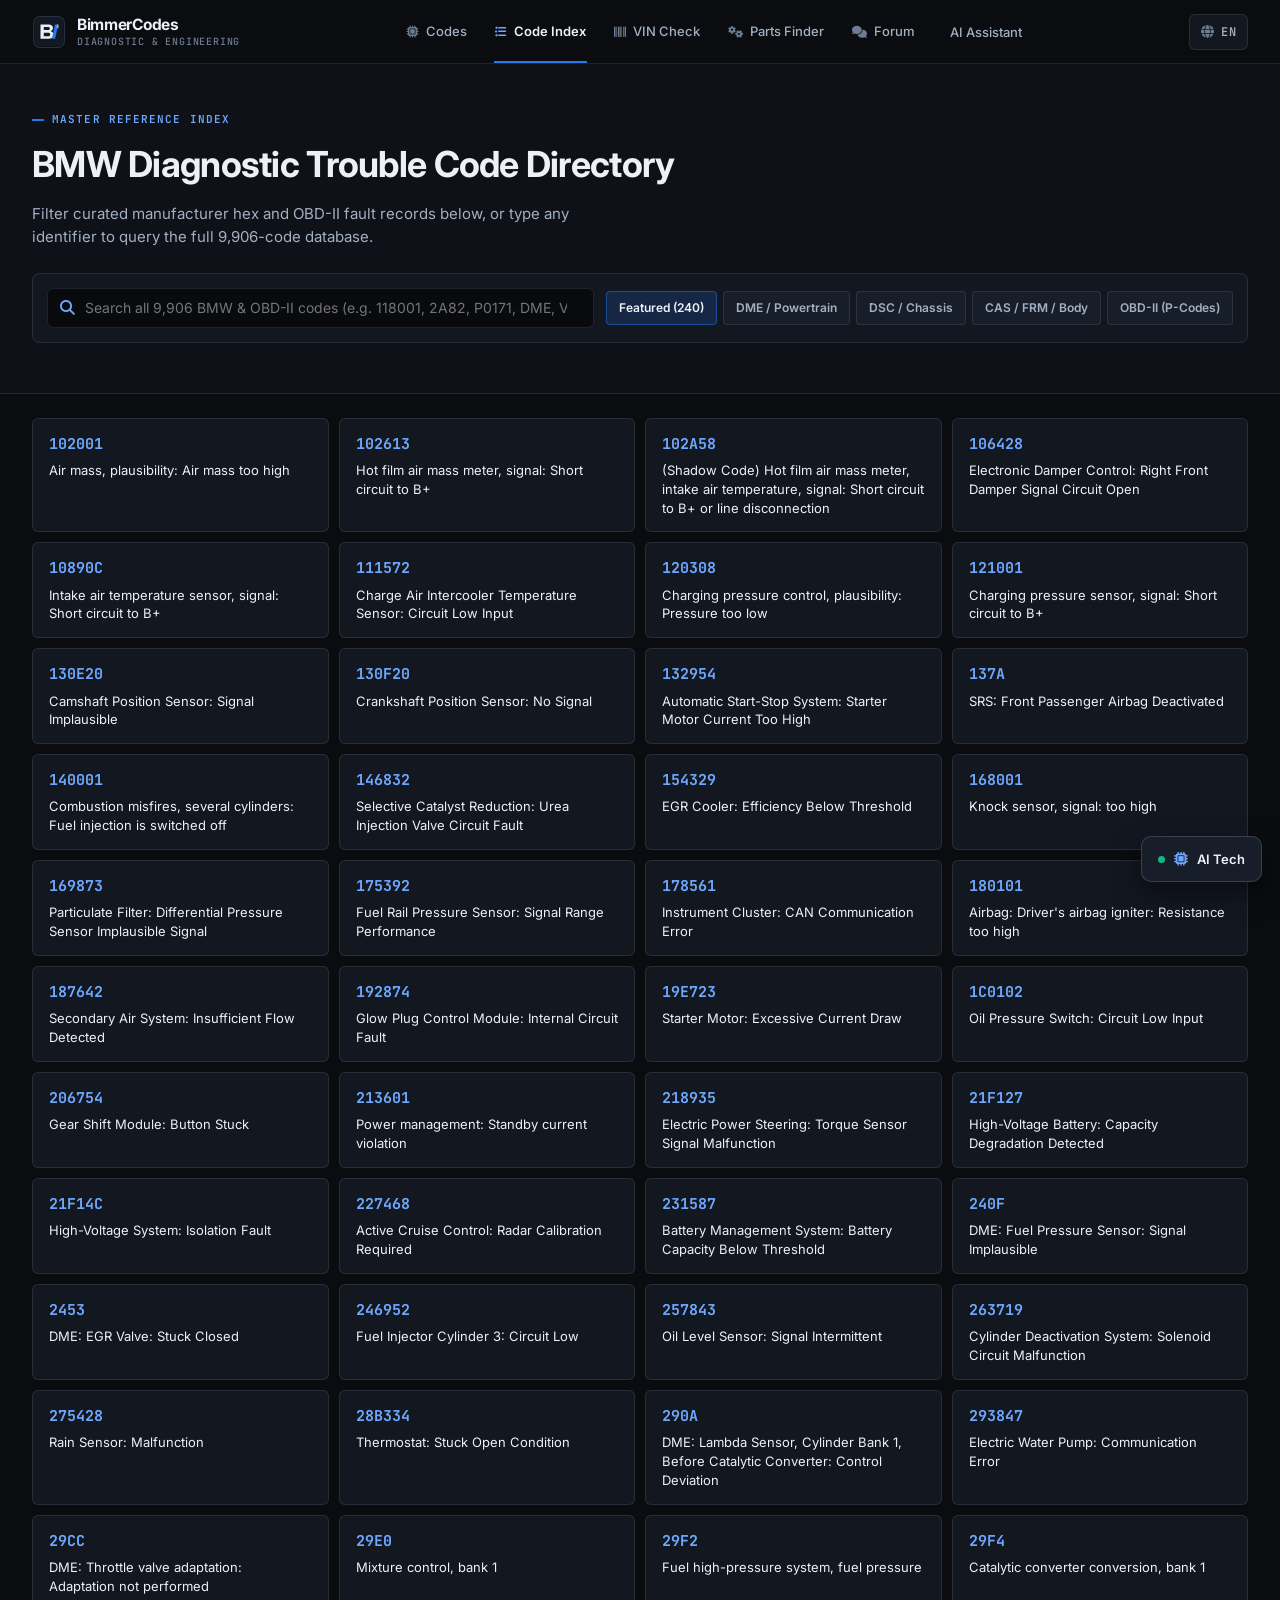
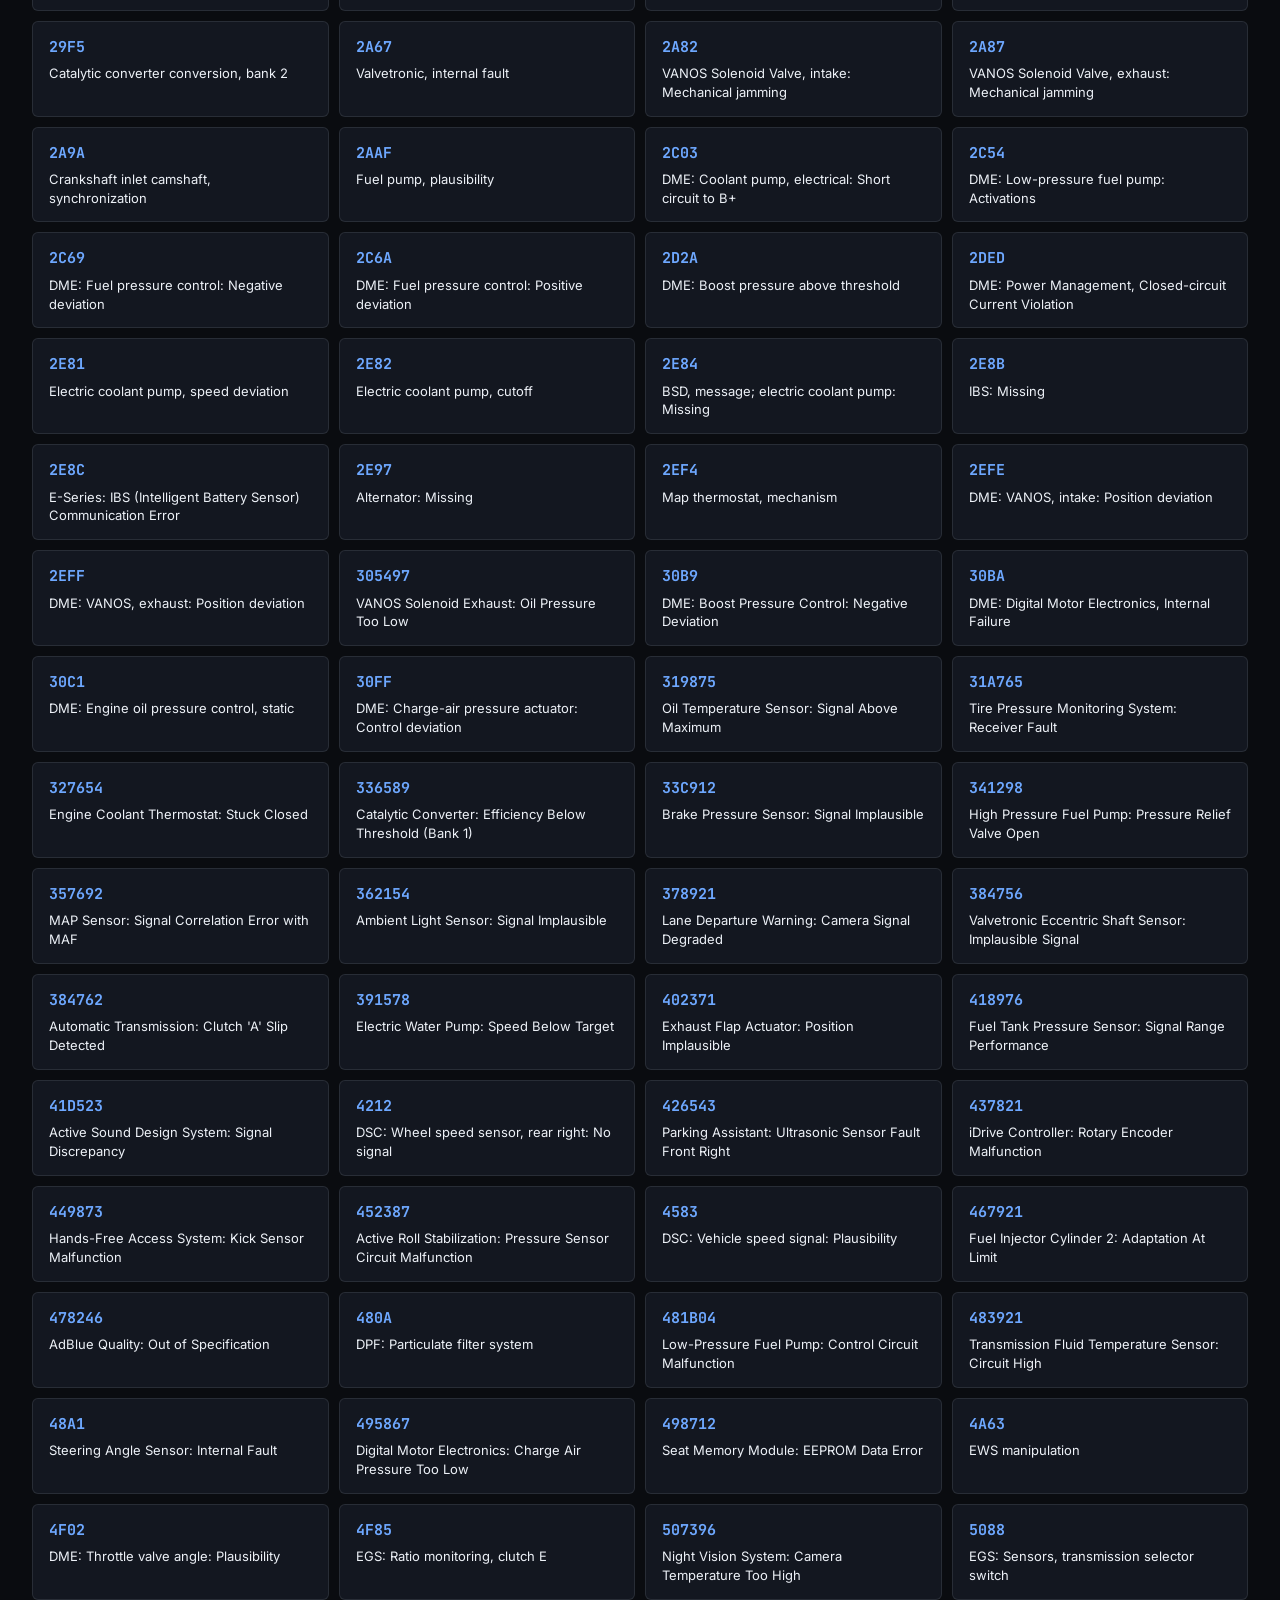
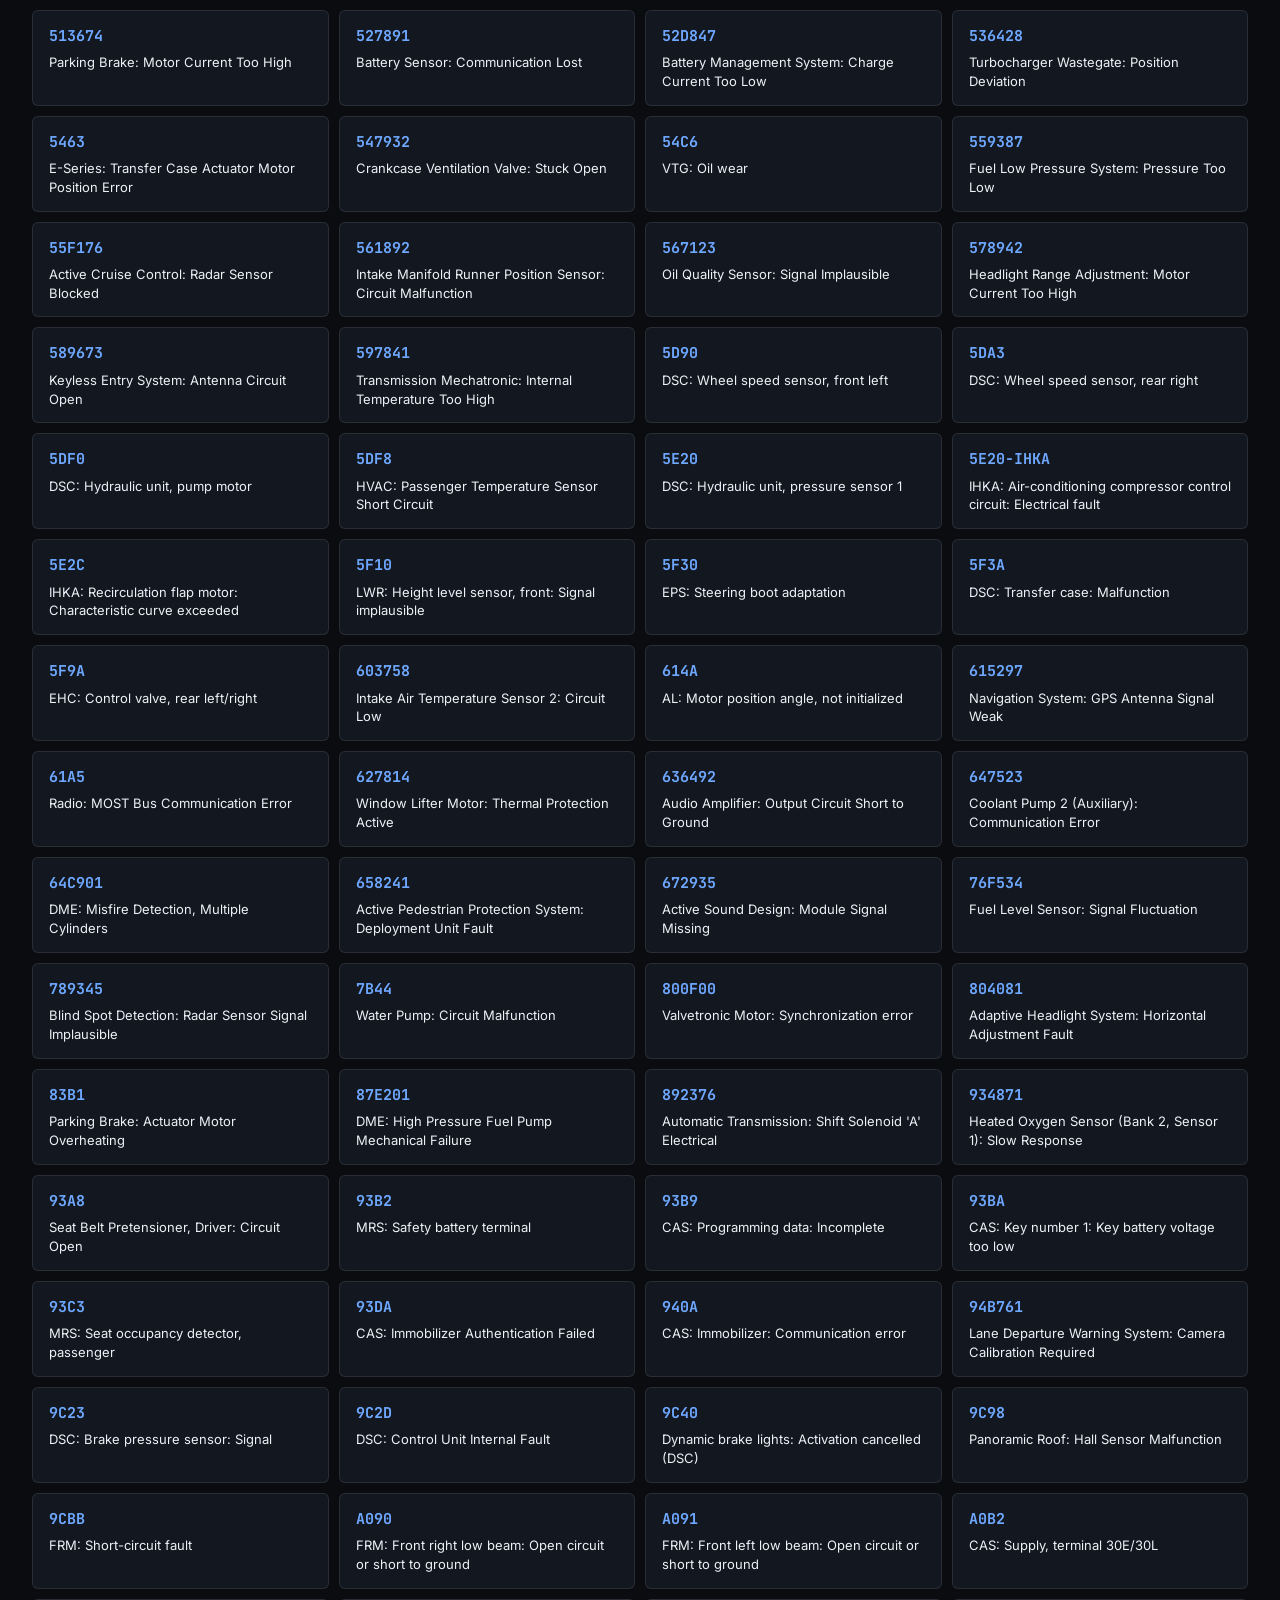
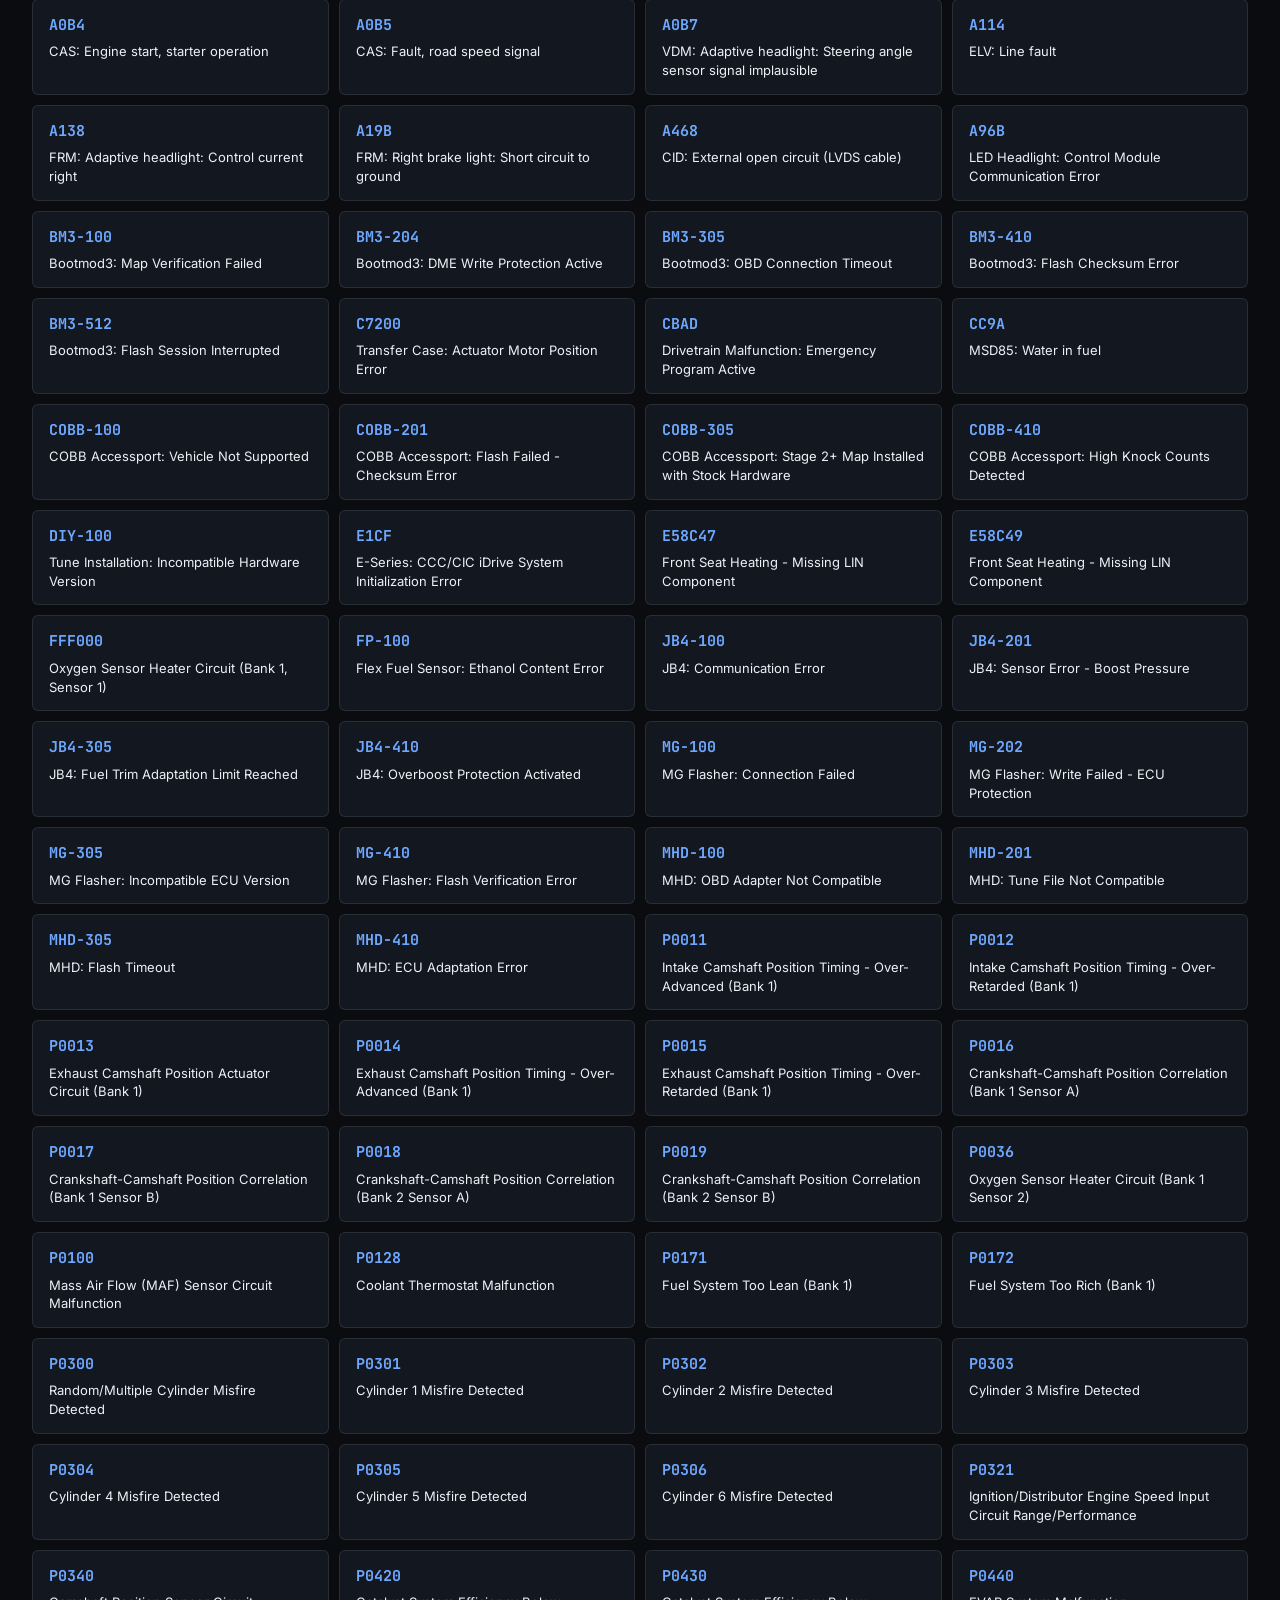
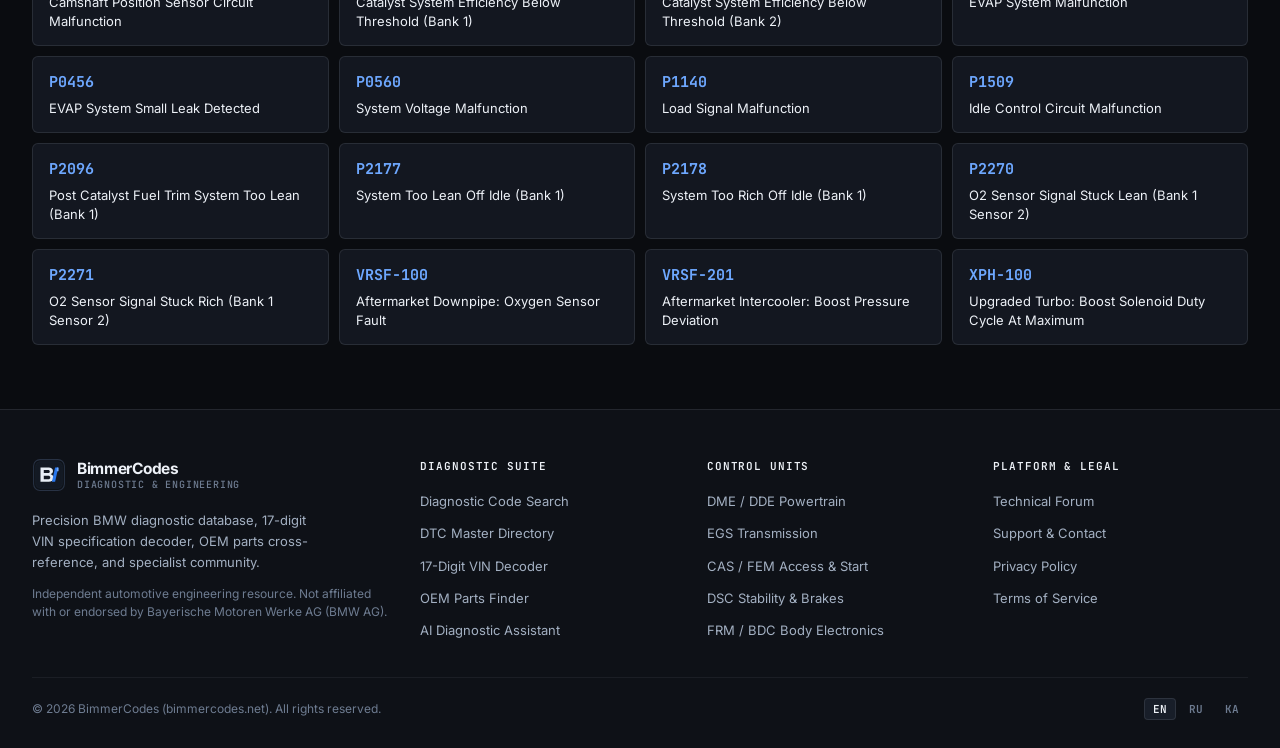
==== all.html @ 13bf3326 "designChanges" ====
<!doctype html>
<html lang="en">
<head>
  <meta charset="UTF-8">
  <meta name="viewport" content="width=device-width, initial-scale=1.0, viewport-fit=cover">
  <title>BMW DTC Master Directory — All Diagnostic Trouble Codes | BimmerCodes</title>
  <meta name="description" content="Complete index and searchable master directory of BMW Diagnostic Trouble Codes (DTC), manufacturer hex codes, and OBD-II P-codes.">
  <link rel="canonical" href="https://bimmercodes.net/all">
  <meta name="robots" content="index, follow">
  <meta name="theme-color" content="#0A0C10">
  <link rel="icon" type="image/svg+xml" href="/assets/icons/ico.svg">
  <link rel="preconnect" href="https://fonts.googleapis.com">
  <link rel="preconnect" href="https://fonts.gstatic.com" crossorigin>
  <link rel="stylesheet" href="https://fonts.googleapis.com/css2?family=Inter:wght@400;500;600;700&family=JetBrains+Mono:wght@500;600;700&family=Noto+Sans+Georgian:wght@400;500;600;700&display=swap">
  <link rel="stylesheet" href="/css/tokens.css?v=4.0" />
  <link rel="stylesheet" href="/css/style.css?v=4.0" />
  <link rel="stylesheet" href="https://cdnjs.cloudflare.com/ajax/libs/font-awesome/6.4.0/css/all.min.css">
  <meta name="google-adsense-account" content="ca-pub-6807738591111613">
  <script async src="https://pagead2.googlesyndication.com/pagead/js/adsbygoogle.js?client=ca-pub-6807738591111613" crossorigin="anonymous"></script>
  <style>
    .grid {
      max-width: var(--container-max);
      margin: 0 auto;
      padding: 0 var(--container-padding) 64px;
      display: grid;
      grid-template-columns: repeat(auto-fill, minmax(290px, 1fr));
      gap: 10px;
    }
    .card {
      background-color: var(--surface-1);
      border: 1px solid var(--border-default);
      border-radius: var(--radius-sm);
      padding: 14px 16px;
      text-decoration: none;
      display: flex;
      flex-direction: column;
      gap: 5px;
      transition: border-color var(--transition-fast), background-color var(--transition-fast);
    }
    .card:hover {
      background-color: var(--surface-2);
      border-color: var(--border-accent);
    }
    .code-id {
      font-family: var(--font-mono);
      font-size: 15px;
      font-weight: 700;
      color: var(--accent-light);
    }
    .code-title {
      font-size: var(--font-size-sm);
      color: var(--text-primary);
      line-height: 1.45;
    }
  </style>
</head>
<body>
  <header class="bc-header" role="banner">
    <div class="bc-header__inner">
      <a href="/" class="bc-brand" aria-label="BimmerCodes Home">
        <span class="bc-brand__mark" aria-hidden="true">
          <svg xmlns="http://www.w3.org/2000/svg" viewBox="0 0 64 64">
            <rect x="3" y="3" width="58" height="58" rx="12" fill="#0E1218" stroke="#283244" stroke-width="2" />
            <rect x="7" y="7" width="50" height="50" rx="8.5" fill="#131923" stroke="#1E2736" stroke-width="1" />
            <path d="M16 18H31.5C36.2 18 39.5 20.5 39.5 24.6C39.5 27.4 37.9 29.5 35.2 30.4C38.5 31.2 40.5 33.6 40.5 37C40.5 41.6 36.9 44.5 31.4 44.5H16V18ZM22.2 28.4H29.9C32.2 28.4 33.5 27.3 33.5 25.4C33.5 23.5 32.2 22.5 29.9 22.5H22.2V28.4ZM22.2 40H30.4C33 40 34.4 38.8 34.4 36.7C34.4 34.6 32.9 33.4 30.3 33.4H22.2V40Z" fill="#E8EEF6" />
            <path d="M43.5 18H49.5L43.5 44.5H37.5L43.5 18Z" fill="#2877EE" />
            <rect x="46.5" y="18" width="3.5" height="7" rx="1" fill="#6EA8FF" />
          </svg>
        </span>
        <span class="bc-brand__text">
          <span class="bc-brand__name">BimmerCodes</span>
          <span class="bc-brand__sub" data-i18n="brandSub">Diagnostic &amp; Engineering</span>
        </span>
      </a>

      <nav class="bc-nav" aria-label="Primary Navigation">
        <a href="/" class="bc-nav__link"><i class="fas fa-microchip"></i> <span data-i18n="navCodes">Diagnostic Codes</span></a>
        <a href="/all.html" class="bc-nav__link is-active" aria-current="page"><i class="fas fa-list-ul"></i> <span data-i18n="navCodeIndex">Code Index</span></a>
        <a href="/vin.html" class="bc-nav__link"><i class="fas fa-barcode"></i> <span data-i18n="vinBtn">VIN Decoder</span></a>
        <a href="/parts.html" class="bc-nav__link"><i class="fas fa-cogs"></i> <span data-i18n="navParts">Parts Finder</span></a>
        <a href="/forum.html" class="bc-nav__link"><i class="fas fa-comments"></i> <span data-i18n="navForum">Forum</span></a>
        <button type="button" class="bc-nav__link" data-open-ai-chat><i class="fas fa-sparkles"></i> <span data-i18n="navAi">AI Assistant</span></button>
      </nav>

      <div class="bc-header-tools controls">
        <button id="language-toggle" type="button" class="bc-tool-btn bc-tool-btn--lang" title="Switch Language">
          <i class="fas fa-globe" aria-hidden="true"></i>
          <span>EN</span>
        </button>
        <button type="button" class="bc-burger" id="bc-mobile-burger" aria-label="Open menu" aria-controls="bc-mobile-drawer" aria-expanded="false">
          <i class="fas fa-bars" aria-hidden="true"></i>
        </button>
      </div>
    </div>
  </header>

  <div class="bc-drawer" id="bc-mobile-drawer" role="dialog" aria-modal="true" aria-label="Menu">
    <div class="bc-drawer__panel">
      <div class="bc-drawer__head">
        <span class="bc-brand__name">BimmerCodes</span>
        <button type="button" class="bc-drawer__close" aria-label="Close menu" data-drawer-close><i class="fas fa-times"></i></button>
      </div>
      <a href="/" class="bc-drawer__link"><i class="fas fa-magnifying-glass"></i> <span data-i18n="navCodes">Diagnostic Codes</span></a>
      <a href="/all.html" class="bc-drawer__link is-active"><i class="fas fa-list-ul"></i> <span data-i18n="navCodeIndex">Code Index</span></a>
      <a href="/vin.html" class="bc-drawer__link"><i class="fas fa-barcode"></i> <span data-i18n="vinBtn">VIN Decoder</span></a>
      <a href="/parts.html" class="bc-drawer__link"><i class="fas fa-cogs"></i> <span data-i18n="navParts">Parts Finder</span></a>
      <a href="/forum.html" class="bc-drawer__link"><i class="fas fa-comments"></i> <span data-i18n="navForum">Forum</span></a>
      <span class="bc-drawer__section-label" data-i18n="sheetLanguage">Language</span>
      <div class="bc-drawer__lang-row">
        <button type="button" class="bc-drawer__lang-btn" data-set-lang="en">EN</button>
        <button type="button" class="bc-drawer__lang-btn" data-set-lang="ru">RU</button>
        <button type="button" class="bc-drawer__lang-btn" data-set-lang="ka">KA</button>
      </div>
    </div>
  </div>

  <main>
    <section class="bc-page-hero">
      <div class="bc-container">
        <span class="bc-kicker" data-i18n="dirHeroKicker">Master Reference Index</span>
        <h1 class="bc-page-hero__title" data-i18n="dirHeroTitle">BMW Diagnostic Trouble Code Directory</h1>
        <p class="bc-page-hero__lead" data-i18n="dirHeroLead">
          Filter curated manufacturer hex and OBD-II fault records below, or type any identifier to query the full 9,906-code database.
        </p>

        <div class="bc-directory-toolbar">
          <div class="bc-directory-search">
            <i class="fas fa-magnifying-glass" style="color: var(--accent-light);" aria-hidden="true"></i>
            <input type="search" id="directory-filter-input" data-i18n-placeholder="dirFilterPlaceholder" placeholder="Filter by code (e.g. 2A82, 118001, P0171) or system…" autocomplete="off" />
          </div>
          <div class="bc-filter-pills" role="group" aria-label="Category Filter">
            <button type="button" class="bc-filter-pill is-active" data-dir-group="all" data-i18n="dirFilterAll">Featured (240)</button>
            <button type="button" class="bc-filter-pill" data-dir-group="dme">DME / Powertrain</button>
            <button type="button" class="bc-filter-pill" data-dir-group="dsc">DSC / Chassis</button>
            <button type="button" class="bc-filter-pill" data-dir-group="cas">CAS / FRM / Body</button>
            <button type="button" class="bc-filter-pill" data-dir-group="obd">OBD-II (P-Codes)</button>
          </div>
        </div>
      </div>
    </section>

    <div id="directory-live-results" class="grid hidden" style="padding-top: 24px;"></div>

  <div class="grid" id="static-directory-grid" style="padding-top: 24px;">
    <a href="/code/102001" class="card">
      <span class="code-id">102001</span>
      <span class="code-title">Air mass, plausibility: Air mass too high</span>
    </a>
    <a href="/code/102613" class="card">
      <span class="code-id">102613</span>
      <span class="code-title">Hot film air mass meter, signal: Short circuit to B+</span>
    </a>
    <a href="/code/102A58" class="card">
      <span class="code-id">102A58</span>
      <span class="code-title">(Shadow Code) Hot film air mass meter, intake air temperature, signal: Short circuit to B+ or line disconnection</span>
    </a>
    <a href="/code/106428" class="card">
      <span class="code-id">106428</span>
      <span class="code-title">Electronic Damper Control: Right Front Damper Signal Circuit Open</span>
    </a>
    <a href="/code/10890C" class="card">
      <span class="code-id">10890C</span>
      <span class="code-title">Intake air temperature sensor, signal: Short circuit to B+</span>
    </a>
    <a href="/code/111572" class="card">
      <span class="code-id">111572</span>
      <span class="code-title">Charge Air Intercooler Temperature Sensor: Circuit Low Input</span>
    </a>
    <a href="/code/120308" class="card">
      <span class="code-id">120308</span>
      <span class="code-title">Charging pressure control, plausibility: Pressure too low</span>
    </a>
    <a href="/code/121001" class="card">
      <span class="code-id">121001</span>
      <span class="code-title">Charging pressure sensor, signal: Short circuit to B+</span>
    </a>
    <a href="/code/130E20" class="card">
      <span class="code-id">130E20</span>
      <span class="code-title">Camshaft Position Sensor: Signal Implausible</span>
    </a>
    <a href="/code/130F20" class="card">
      <span class="code-id">130F20</span>
      <span class="code-title">Crankshaft Position Sensor: No Signal</span>
    </a>
    <a href="/code/132954" class="card">
      <span class="code-id">132954</span>
      <span class="code-title">Automatic Start-Stop System: Starter Motor Current Too High</span>
    </a>
    <a href="/code/137A" class="card">
      <span class="code-id">137A</span>
      <span class="code-title">SRS: Front Passenger Airbag Deactivated</span>
    </a>
    <a href="/code/140001" class="card">
      <span class="code-id">140001</span>
      <span class="code-title">Combustion misfires, several cylinders: Fuel injection is switched off</span>
    </a>
    <a href="/code/146832" class="card">
      <span class="code-id">146832</span>
      <span class="code-title">Selective Catalyst Reduction: Urea Injection Valve Circuit Fault</span>
    </a>
    <a href="/code/154329" class="card">
      <span class="code-id">154329</span>
      <span class="code-title">EGR Cooler: Efficiency Below Threshold</span>
    </a>
    <a href="/code/168001" class="card">
      <span class="code-id">168001</span>
      <span class="code-title">Knock sensor, signal: too high</span>
    </a>
    <a href="/code/169873" class="card">
      <span class="code-id">169873</span>
      <span class="code-title">Particulate Filter: Differential Pressure Sensor Implausible Signal</span>
    </a>
    <a href="/code/175392" class="card">
      <span class="code-id">175392</span>
      <span class="code-title">Fuel Rail Pressure Sensor: Signal Range Performance</span>
    </a>
    <a href="/code/178561" class="card">
      <span class="code-id">178561</span>
      <span class="code-title">Instrument Cluster: CAN Communication Error</span>
    </a>
    <a href="/code/180101" class="card">
      <span class="code-id">180101</span>
      <span class="code-title">Airbag: Driver's airbag igniter: Resistance too high</span>
    </a>
    <a href="/code/187642" class="card">
      <span class="code-id">187642</span>
      <span class="code-title">Secondary Air System: Insufficient Flow Detected</span>
    </a>
    <a href="/code/192874" class="card">
      <span class="code-id">192874</span>
      <span class="code-title">Glow Plug Control Module: Internal Circuit Fault</span>
    </a>
    <a href="/code/19E723" class="card">
      <span class="code-id">19E723</span>
      <span class="code-title">Starter Motor: Excessive Current Draw</span>
    </a>
    <a href="/code/1C0102" class="card">
      <span class="code-id">1C0102</span>
      <span class="code-title">Oil Pressure Switch: Circuit Low Input</span>
    </a>
    <a href="/code/206754" class="card">
      <span class="code-id">206754</span>
      <span class="code-title">Gear Shift Module: Button Stuck</span>
    </a>
    <a href="/code/213601" class="card">
      <span class="code-id">213601</span>
      <span class="code-title">Power management: Standby current violation</span>
    </a>
    <a href="/code/218935" class="card">
      <span class="code-id">218935</span>
      <span class="code-title">Electric Power Steering: Torque Sensor Signal Malfunction</span>
    </a>
    <a href="/code/21F127" class="card">
      <span class="code-id">21F127</span>
      <span class="code-title">High-Voltage Battery: Capacity Degradation Detected</span>
    </a>
    <a href="/code/21F14C" class="card">
      <span class="code-id">21F14C</span>
      <span class="code-title">High-Voltage System: Isolation Fault</span>
    </a>
    <a href="/code/227468" class="card">
      <span class="code-id">227468</span>
      <span class="code-title">Active Cruise Control: Radar Calibration Required</span>
    </a>
    <a href="/code/231587" class="card">
      <span class="code-id">231587</span>
      <span class="code-title">Battery Management System: Battery Capacity Below Threshold</span>
    </a>
    <a href="/code/240F" class="card">
      <span class="code-id">240F</span>
      <span class="code-title">DME: Fuel Pressure Sensor: Signal Implausible</span>
    </a>
    <a href="/code/2453" class="card">
      <span class="code-id">2453</span>
      <span class="code-title">DME: EGR Valve: Stuck Closed</span>
    </a>
    <a href="/code/246952" class="card">
      <span class="code-id">246952</span>
      <span class="code-title">Fuel Injector Cylinder 3: Circuit Low</span>
    </a>
    <a href="/code/257843" class="card">
      <span class="code-id">257843</span>
      <span class="code-title">Oil Level Sensor: Signal Intermittent</span>
    </a>
    <a href="/code/263719" class="card">
      <span class="code-id">263719</span>
      <span class="code-title">Cylinder Deactivation System: Solenoid Circuit Malfunction</span>
    </a>
    <a href="/code/275428" class="card">
      <span class="code-id">275428</span>
      <span class="code-title">Rain Sensor: Malfunction</span>
    </a>
    <a href="/code/28B334" class="card">
      <span class="code-id">28B334</span>
      <span class="code-title">Thermostat: Stuck Open Condition</span>
    </a>
    <a href="/code/290A" class="card">
      <span class="code-id">290A</span>
      <span class="code-title">DME: Lambda Sensor, Cylinder Bank 1, Before Catalytic Converter: Control Deviation</span>
    </a>
    <a href="/code/293847" class="card">
      <span class="code-id">293847</span>
      <span class="code-title">Electric Water Pump: Communication Error</span>
    </a>
    <a href="/code/29CC" class="card">
      <span class="code-id">29CC</span>
      <span class="code-title">DME: Throttle valve adaptation: Adaptation not performed</span>
    </a>
    <a href="/code/29E0" class="card">
      <span class="code-id">29E0</span>
      <span class="code-title">Mixture control, bank 1</span>
    </a>
    <a href="/code/29F2" class="card">
      <span class="code-id">29F2</span>
      <span class="code-title">Fuel high-pressure system, fuel pressure</span>
    </a>
    <a href="/code/29F4" class="card">
      <span class="code-id">29F4</span>
      <span class="code-title">Catalytic converter conversion, bank 1</span>
    </a>
    <a href="/code/29F5" class="card">
      <span class="code-id">29F5</span>
      <span class="code-title">Catalytic converter conversion, bank 2</span>
    </a>
    <a href="/code/2A67" class="card">
      <span class="code-id">2A67</span>
      <span class="code-title">Valvetronic, internal fault</span>
    </a>
    <a href="/code/2A82" class="card">
      <span class="code-id">2A82</span>
      <span class="code-title">VANOS Solenoid Valve, intake: Mechanical jamming</span>
    </a>
    <a href="/code/2A87" class="card">
      <span class="code-id">2A87</span>
      <span class="code-title">VANOS Solenoid Valve, exhaust: Mechanical jamming</span>
    </a>
    <a href="/code/2A9A" class="card">
      <span class="code-id">2A9A</span>
      <span class="code-title">Crankshaft inlet camshaft, synchronization</span>
    </a>
    <a href="/code/2AAF" class="card">
      <span class="code-id">2AAF</span>
      <span class="code-title">Fuel pump, plausibility</span>
    </a>
    <a href="/code/2C03" class="card">
      <span class="code-id">2C03</span>
      <span class="code-title">DME: Coolant pump, electrical: Short circuit to B+</span>
    </a>
    <a href="/code/2C54" class="card">
      <span class="code-id">2C54</span>
      <span class="code-title">DME: Low-pressure fuel pump: Activations</span>
    </a>
    <a href="/code/2C69" class="card">
      <span class="code-id">2C69</span>
      <span class="code-title">DME: Fuel pressure control: Negative deviation</span>
    </a>
    <a href="/code/2C6A" class="card">
      <span class="code-id">2C6A</span>
      <span class="code-title">DME: Fuel pressure control: Positive deviation</span>
    </a>
    <a href="/code/2D2A" class="card">
      <span class="code-id">2D2A</span>
      <span class="code-title">DME: Boost pressure above threshold</span>
    </a>
    <a href="/code/2DED" class="card">
      <span class="code-id">2DED</span>
      <span class="code-title">DME: Power Management, Closed-circuit Current Violation</span>
    </a>
    <a href="/code/2E81" class="card">
      <span class="code-id">2E81</span>
      <span class="code-title">Electric coolant pump, speed deviation</span>
    </a>
    <a href="/code/2E82" class="card">
      <span class="code-id">2E82</span>
      <span class="code-title">Electric coolant pump, cutoff</span>
    </a>
    <a href="/code/2E84" class="card">
      <span class="code-id">2E84</span>
      <span class="code-title">BSD, message; electric coolant pump: Missing</span>
    </a>
    <a href="/code/2E8B" class="card">
      <span class="code-id">2E8B</span>
      <span class="code-title">IBS: Missing</span>
    </a>
    <a href="/code/2E8C" class="card">
      <span class="code-id">2E8C</span>
      <span class="code-title">E-Series: IBS (Intelligent Battery Sensor) Communication Error</span>
    </a>
    <a href="/code/2E97" class="card">
      <span class="code-id">2E97</span>
      <span class="code-title">Alternator: Missing</span>
    </a>
    <a href="/code/2EF4" class="card">
      <span class="code-id">2EF4</span>
      <span class="code-title">Map thermostat, mechanism</span>
    </a>
    <a href="/code/2EFE" class="card">
      <span class="code-id">2EFE</span>
      <span class="code-title">DME: VANOS, intake: Position deviation</span>
    </a>
    <a href="/code/2EFF" class="card">
      <span class="code-id">2EFF</span>
      <span class="code-title">DME: VANOS, exhaust: Position deviation</span>
    </a>
    <a href="/code/305497" class="card">
      <span class="code-id">305497</span>
      <span class="code-title">VANOS Solenoid Exhaust: Oil Pressure Too Low</span>
    </a>
    <a href="/code/30B9" class="card">
      <span class="code-id">30B9</span>
      <span class="code-title">DME: Boost Pressure Control: Negative Deviation</span>
    </a>
    <a href="/code/30BA" class="card">
      <span class="code-id">30BA</span>
      <span class="code-title">DME: Digital Motor Electronics, Internal Failure</span>
    </a>
    <a href="/code/30C1" class="card">
      <span class="code-id">30C1</span>
      <span class="code-title">DME: Engine oil pressure control, static</span>
    </a>
    <a href="/code/30FF" class="card">
      <span class="code-id">30FF</span>
      <span class="code-title">DME: Charge-air pressure actuator: Control deviation</span>
    </a>
    <a href="/code/319875" class="card">
      <span class="code-id">319875</span>
      <span class="code-title">Oil Temperature Sensor: Signal Above Maximum</span>
    </a>
    <a href="/code/31A765" class="card">
      <span class="code-id">31A765</span>
      <span class="code-title">Tire Pressure Monitoring System: Receiver Fault</span>
    </a>
    <a href="/code/327654" class="card">
      <span class="code-id">327654</span>
      <span class="code-title">Engine Coolant Thermostat: Stuck Closed</span>
    </a>
    <a href="/code/336589" class="card">
      <span class="code-id">336589</span>
      <span class="code-title">Catalytic Converter: Efficiency Below Threshold (Bank 1)</span>
    </a>
    <a href="/code/33C912" class="card">
      <span class="code-id">33C912</span>
      <span class="code-title">Brake Pressure Sensor: Signal Implausible</span>
    </a>
    <a href="/code/341298" class="card">
      <span class="code-id">341298</span>
      <span class="code-title">High Pressure Fuel Pump: Pressure Relief Valve Open</span>
    </a>
    <a href="/code/357692" class="card">
      <span class="code-id">357692</span>
      <span class="code-title">MAP Sensor: Signal Correlation Error with MAF</span>
    </a>
    <a href="/code/362154" class="card">
      <span class="code-id">362154</span>
      <span class="code-title">Ambient Light Sensor: Signal Implausible</span>
    </a>
    <a href="/code/378921" class="card">
      <span class="code-id">378921</span>
      <span class="code-title">Lane Departure Warning: Camera Signal Degraded</span>
    </a>
    <a href="/code/384756" class="card">
      <span class="code-id">384756</span>
      <span class="code-title">Valvetronic Eccentric Shaft Sensor: Implausible Signal</span>
    </a>
    <a href="/code/384762" class="card">
      <span class="code-id">384762</span>
      <span class="code-title">Automatic Transmission: Clutch 'A' Slip Detected</span>
    </a>
    <a href="/code/391578" class="card">
      <span class="code-id">391578</span>
      <span class="code-title">Electric Water Pump: Speed Below Target</span>
    </a>
    <a href="/code/402371" class="card">
      <span class="code-id">402371</span>
      <span class="code-title">Exhaust Flap Actuator: Position Implausible</span>
    </a>
    <a href="/code/418976" class="card">
      <span class="code-id">418976</span>
      <span class="code-title">Fuel Tank Pressure Sensor: Signal Range Performance</span>
    </a>
    <a href="/code/41D523" class="card">
      <span class="code-id">41D523</span>
      <span class="code-title">Active Sound Design System: Signal Discrepancy</span>
    </a>
    <a href="/code/4212" class="card">
      <span class="code-id">4212</span>
      <span class="code-title">DSC: Wheel speed sensor, rear right: No signal</span>
    </a>
    <a href="/code/426543" class="card">
      <span class="code-id">426543</span>
      <span class="code-title">Parking Assistant: Ultrasonic Sensor Fault Front Right</span>
    </a>
    <a href="/code/437821" class="card">
      <span class="code-id">437821</span>
      <span class="code-title">iDrive Controller: Rotary Encoder Malfunction</span>
    </a>
    <a href="/code/449873" class="card">
      <span class="code-id">449873</span>
      <span class="code-title">Hands-Free Access System: Kick Sensor Malfunction</span>
    </a>
    <a href="/code/452387" class="card">
      <span class="code-id">452387</span>
      <span class="code-title">Active Roll Stabilization: Pressure Sensor Circuit Malfunction</span>
    </a>
    <a href="/code/4583" class="card">
      <span class="code-id">4583</span>
      <span class="code-title">DSC: Vehicle speed signal: Plausibility</span>
    </a>
    <a href="/code/467921" class="card">
      <span class="code-id">467921</span>
      <span class="code-title">Fuel Injector Cylinder 2: Adaptation At Limit</span>
    </a>
    <a href="/code/478246" class="card">
      <span class="code-id">478246</span>
      <span class="code-title">AdBlue Quality: Out of Specification</span>
    </a>
    <a href="/code/480A" class="card">
      <span class="code-id">480A</span>
      <span class="code-title">DPF: Particulate filter system</span>
    </a>
    <a href="/code/481B04" class="card">
      <span class="code-id">481B04</span>
      <span class="code-title">Low-Pressure Fuel Pump: Control Circuit Malfunction</span>
    </a>
    <a href="/code/483921" class="card">
      <span class="code-id">483921</span>
      <span class="code-title">Transmission Fluid Temperature Sensor: Circuit High</span>
    </a>
    <a href="/code/48A1" class="card">
      <span class="code-id">48A1</span>
      <span class="code-title">Steering Angle Sensor: Internal Fault</span>
    </a>
    <a href="/code/495867" class="card">
      <span class="code-id">495867</span>
      <span class="code-title">Digital Motor Electronics: Charge Air Pressure Too Low</span>
    </a>
    <a href="/code/498712" class="card">
      <span class="code-id">498712</span>
      <span class="code-title">Seat Memory Module: EEPROM Data Error</span>
    </a>
    <a href="/code/4A63" class="card">
      <span class="code-id">4A63</span>
      <span class="code-title">EWS manipulation</span>
    </a>
    <a href="/code/4F02" class="card">
      <span class="code-id">4F02</span>
      <span class="code-title">DME: Throttle valve angle: Plausibility</span>
    </a>
    <a href="/code/4F85" class="card">
      <span class="code-id">4F85</span>
      <span class="code-title">EGS: Ratio monitoring, clutch E</span>
    </a>
    <a href="/code/507396" class="card">
      <span class="code-id">507396</span>
      <span class="code-title">Night Vision System: Camera Temperature Too High</span>
    </a>
    <a href="/code/5088" class="card">
      <span class="code-id">5088</span>
      <span class="code-title">EGS: Sensors, transmission selector switch</span>
    </a>
    <a href="/code/513674" class="card">
      <span class="code-id">513674</span>
      <span class="code-title">Parking Brake: Motor Current Too High</span>
    </a>
    <a href="/code/527891" class="card">
      <span class="code-id">527891</span>
      <span class="code-title">Battery Sensor: Communication Lost</span>
    </a>
    <a href="/code/52D847" class="card">
      <span class="code-id">52D847</span>
      <span class="code-title">Battery Management System: Charge Current Too Low</span>
    </a>
    <a href="/code/536428" class="card">
      <span class="code-id">536428</span>
      <span class="code-title">Turbocharger Wastegate: Position Deviation</span>
    </a>
    <a href="/code/5463" class="card">
      <span class="code-id">5463</span>
      <span class="code-title">E-Series: Transfer Case Actuator Motor Position Error</span>
    </a>
    <a href="/code/547932" class="card">
      <span class="code-id">547932</span>
      <span class="code-title">Crankcase Ventilation Valve: Stuck Open</span>
    </a>
    <a href="/code/54C6" class="card">
      <span class="code-id">54C6</span>
      <span class="code-title">VTG: Oil wear</span>
    </a>
    <a href="/code/559387" class="card">
      <span class="code-id">559387</span>
      <span class="code-title">Fuel Low Pressure System: Pressure Too Low</span>
    </a>
    <a href="/code/55F176" class="card">
      <span class="code-id">55F176</span>
      <span class="code-title">Active Cruise Control: Radar Sensor Blocked</span>
    </a>
    <a href="/code/561892" class="card">
      <span class="code-id">561892</span>
      <span class="code-title">Intake Manifold Runner Position Sensor: Circuit Malfunction</span>
    </a>
    <a href="/code/567123" class="card">
      <span class="code-id">567123</span>
      <span class="code-title">Oil Quality Sensor: Signal Implausible</span>
    </a>
    <a href="/code/578942" class="card">
      <span class="code-id">578942</span>
      <span class="code-title">Headlight Range Adjustment: Motor Current Too High</span>
    </a>
    <a href="/code/589673" class="card">
      <span class="code-id">589673</span>
      <span class="code-title">Keyless Entry System: Antenna Circuit Open</span>
    </a>
    <a href="/code/597841" class="card">
      <span class="code-id">597841</span>
      <span class="code-title">Transmission Mechatronic: Internal Temperature Too High</span>
    </a>
    <a href="/code/5D90" class="card">
      <span class="code-id">5D90</span>
      <span class="code-title">DSC: Wheel speed sensor, front left</span>
    </a>
    <a href="/code/5DA3" class="card">
      <span class="code-id">5DA3</span>
      <span class="code-title">DSC: Wheel speed sensor, rear right</span>
    </a>
    <a href="/code/5DF0" class="card">
      <span class="code-id">5DF0</span>
      <span class="code-title">DSC: Hydraulic unit, pump motor</span>
    </a>
    <a href="/code/5DF8" class="card">
      <span class="code-id">5DF8</span>
      <span class="code-title">HVAC: Passenger Temperature Sensor Short Circuit</span>
    </a>
    <a href="/code/5E20" class="card">
      <span class="code-id">5E20</span>
      <span class="code-title">DSC: Hydraulic unit, pressure sensor 1</span>
    </a>
    <a href="/code/5E20-IHKA" class="card">
      <span class="code-id">5E20-IHKA</span>
      <span class="code-title">IHKA: Air-conditioning compressor control circuit: Electrical fault</span>
    </a>
    <a href="/code/5E2C" class="card">
      <span class="code-id">5E2C</span>
      <span class="code-title">IHKA: Recirculation flap motor: Characteristic curve exceeded</span>
    </a>
    <a href="/code/5F10" class="card">
      <span class="code-id">5F10</span>
      <span class="code-title">LWR: Height level sensor, front: Signal implausible</span>
    </a>
    <a href="/code/5F30" class="card">
      <span class="code-id">5F30</span>
      <span class="code-title">EPS: Steering boot adaptation</span>
    </a>
    <a href="/code/5F3A" class="card">
      <span class="code-id">5F3A</span>
      <span class="code-title">DSC: Transfer case: Malfunction</span>
    </a>
    <a href="/code/5F9A" class="card">
      <span class="code-id">5F9A</span>
      <span class="code-title">EHC: Control valve, rear left/right</span>
    </a>
    <a href="/code/603758" class="card">
      <span class="code-id">603758</span>
      <span class="code-title">Intake Air Temperature Sensor 2: Circuit Low</span>
    </a>
    <a href="/code/614A" class="card">
      <span class="code-id">614A</span>
      <span class="code-title">AL: Motor position angle, not initialized</span>
    </a>
    <a href="/code/615297" class="card">
      <span class="code-id">615297</span>
      <span class="code-title">Navigation System: GPS Antenna Signal Weak</span>
    </a>
    <a href="/code/61A5" class="card">
      <span class="code-id">61A5</span>
      <span class="code-title">Radio: MOST Bus Communication Error</span>
    </a>
    <a href="/code/627814" class="card">
      <span class="code-id">627814</span>
      <span class="code-title">Window Lifter Motor: Thermal Protection Active</span>
    </a>
    <a href="/code/636492" class="card">
      <span class="code-id">636492</span>
      <span class="code-title">Audio Amplifier: Output Circuit Short to Ground</span>
    </a>
    <a href="/code/647523" class="card">
      <span class="code-id">647523</span>
      <span class="code-title">Coolant Pump 2 (Auxiliary): Communication Error</span>
    </a>
    <a href="/code/64C901" class="card">
      <span class="code-id">64C901</span>
      <span class="code-title">DME: Misfire Detection, Multiple Cylinders</span>
    </a>
    <a href="/code/658241" class="card">
      <span class="code-id">658241</span>
      <span class="code-title">Active Pedestrian Protection System: Deployment Unit Fault</span>
    </a>
    <a href="/code/672935" class="card">
      <span class="code-id">672935</span>
      <span class="code-title">Active Sound Design: Module Signal Missing</span>
    </a>
    <a href="/code/76F534" class="card">
      <span class="code-id">76F534</span>
      <span class="code-title">Fuel Level Sensor: Signal Fluctuation</span>
    </a>
    <a href="/code/789345" class="card">
      <span class="code-id">789345</span>
      <span class="code-title">Blind Spot Detection: Radar Sensor Signal Implausible</span>
    </a>
    <a href="/code/7B44" class="card">
      <span class="code-id">7B44</span>
      <span class="code-title">Water Pump: Circuit Malfunction</span>
    </a>
    <a href="/code/800F00" class="card">
      <span class="code-id">800F00</span>
      <span class="code-title">Valvetronic Motor: Synchronization error</span>
    </a>
    <a href="/code/804081" class="card">
      <span class="code-id">804081</span>
      <span class="code-title">Adaptive Headlight System: Horizontal Adjustment Fault</span>
    </a>
    <a href="/code/83B1" class="card">
      <span class="code-id">83B1</span>
      <span class="code-title">Parking Brake: Actuator Motor Overheating</span>
    </a>
    <a href="/code/87E201" class="card">
      <span class="code-id">87E201</span>
      <span class="code-title">DME: High Pressure Fuel Pump Mechanical Failure</span>
    </a>
    <a href="/code/892376" class="card">
      <span class="code-id">892376</span>
      <span class="code-title">Automatic Transmission: Shift Solenoid 'A' Electrical</span>
    </a>
    <a href="/code/934871" class="card">
      <span class="code-id">934871</span>
      <span class="code-title">Heated Oxygen Sensor (Bank 2, Sensor 1): Slow Response</span>
    </a>
    <a href="/code/93A8" class="card">
      <span class="code-id">93A8</span>
      <span class="code-title">Seat Belt Pretensioner, Driver: Circuit Open</span>
    </a>
    <a href="/code/93B2" class="card">
      <span class="code-id">93B2</span>
      <span class="code-title">MRS: Safety battery terminal</span>
    </a>
    <a href="/code/93B9" class="card">
      <span class="code-id">93B9</span>
      <span class="code-title">CAS: Programming data: Incomplete</span>
    </a>
    <a href="/code/93BA" class="card">
      <span class="code-id">93BA</span>
      <span class="code-title">CAS: Key number 1: Key battery voltage too low</span>
    </a>
    <a href="/code/93C3" class="card">
      <span class="code-id">93C3</span>
      <span class="code-title">MRS: Seat occupancy detector, passenger</span>
    </a>
    <a href="/code/93DA" class="card">
      <span class="code-id">93DA</span>
      <span class="code-title">CAS: Immobilizer Authentication Failed</span>
    </a>
    <a href="/code/940A" class="card">
      <span class="code-id">940A</span>
      <span class="code-title">CAS: Immobilizer: Communication error</span>
    </a>
    <a href="/code/94B761" class="card">
      <span class="code-id">94B761</span>
      <span class="code-title">Lane Departure Warning System: Camera Calibration Required</span>
    </a>
    <a href="/code/9C23" class="card">
      <span class="code-id">9C23</span>
      <span class="code-title">DSC: Brake pressure sensor: Signal</span>
    </a>
    <a href="/code/9C2D" class="card">
      <span class="code-id">9C2D</span>
      <span class="code-title">DSC: Control Unit Internal Fault</span>
    </a>
    <a href="/code/9C40" class="card">
      <span class="code-id">9C40</span>
      <span class="code-title">Dynamic brake lights: Activation cancelled (DSC)</span>
    </a>
    <a href="/code/9C98" class="card">
      <span class="code-id">9C98</span>
      <span class="code-title">Panoramic Roof: Hall Sensor Malfunction</span>
    </a>
    <a href="/code/9CBB" class="card">
      <span class="code-id">9CBB</span>
      <span class="code-title">FRM: Short-circuit fault</span>
    </a>
    <a href="/code/A090" class="card">
      <span class="code-id">A090</span>
      <span class="code-title">FRM: Front right low beam: Open circuit or short to ground</span>
    </a>
    <a href="/code/A091" class="card">
      <span class="code-id">A091</span>
      <span class="code-title">FRM: Front left low beam: Open circuit or short to ground</span>
    </a>
    <a href="/code/A0B2" class="card">
      <span class="code-id">A0B2</span>
      <span class="code-title">CAS: Supply, terminal 30E/30L</span>
    </a>
    <a href="/code/A0B4" class="card">
      <span class="code-id">A0B4</span>
      <span class="code-title">CAS: Engine start, starter operation</span>
    </a>
    <a href="/code/A0B5" class="card">
      <span class="code-id">A0B5</span>
      <span class="code-title">CAS: Fault, road speed signal</span>
    </a>
    <a href="/code/A0B7" class="card">
      <span class="code-id">A0B7</span>
      <span class="code-title">VDM: Adaptive headlight: Steering angle sensor signal implausible</span>
    </a>
    <a href="/code/A114" class="card">
      <span class="code-id">A114</span>
      <span class="code-title">ELV: Line fault</span>
    </a>
    <a href="/code/A138" class="card">
      <span class="code-id">A138</span>
      <span class="code-title">FRM: Adaptive headlight: Control current right</span>
    </a>
    <a href="/code/A19B" class="card">
      <span class="code-id">A19B</span>
      <span class="code-title">FRM: Right brake light: Short circuit to ground</span>
    </a>
    <a href="/code/A468" class="card">
      <span class="code-id">A468</span>
      <span class="code-title">CID: External open circuit (LVDS cable)</span>
    </a>
    <a href="/code/A96B" class="card">
      <span class="code-id">A96B</span>
      <span class="code-title">LED Headlight: Control Module Communication Error</span>
    </a>
    <a href="/code/BM3-100" class="card">
      <span class="code-id">BM3-100</span>
      <span class="code-title">Bootmod3: Map Verification Failed</span>
    </a>
    <a href="/code/BM3-204" class="card">
      <span class="code-id">BM3-204</span>
      <span class="code-title">Bootmod3: DME Write Protection Active</span>
    </a>
    <a href="/code/BM3-305" class="card">
      <span class="code-id">BM3-305</span>
      <span class="code-title">Bootmod3: OBD Connection Timeout</span>
    </a>
    <a href="/code/BM3-410" class="card">
      <span class="code-id">BM3-410</span>
      <span class="code-title">Bootmod3: Flash Checksum Error</span>
    </a>
    <a href="/code/BM3-512" class="card">
      <span class="code-id">BM3-512</span>
      <span class="code-title">Bootmod3: Flash Session Interrupted</span>
    </a>
    <a href="/code/C7200" class="card">
      <span class="code-id">C7200</span>
      <span class="code-title">Transfer Case: Actuator Motor Position Error</span>
    </a>
    <a href="/code/CBAD" class="card">
      <span class="code-id">CBAD</span>
      <span class="code-title">Drivetrain Malfunction: Emergency Program Active</span>
    </a>
    <a href="/code/CC9A" class="card">
      <span class="code-id">CC9A</span>
      <span class="code-title">MSD85: Water in fuel</span>
    </a>
    <a href="/code/COBB-100" class="card">
      <span class="code-id">COBB-100</span>
      <span class="code-title">COBB Accessport: Vehicle Not Supported</span>
    </a>
    <a href="/code/COBB-201" class="card">
      <span class="code-id">COBB-201</span>
      <span class="code-title">COBB Accessport: Flash Failed - Checksum Error</span>
    </a>
    <a href="/code/COBB-305" class="card">
      <span class="code-id">COBB-305</span>
      <span class="code-title">COBB Accessport: Stage 2+ Map Installed with Stock Hardware</span>
    </a>
    <a href="/code/COBB-410" class="card">
      <span class="code-id">COBB-410</span>
      <span class="code-title">COBB Accessport: High Knock Counts Detected</span>
    </a>
    <a href="/code/DIY-100" class="card">
      <span class="code-id">DIY-100</span>
      <span class="code-title">Tune Installation: Incompatible Hardware Version</span>
    </a>
    <a href="/code/E1CF" class="card">
      <span class="code-id">E1CF</span>
      <span class="code-title">E-Series: CCC/CIC iDrive System Initialization Error</span>
    </a>
    <a href="/code/E58C47" class="card">
      <span class="code-id">E58C47</span>
      <span class="code-title">Front Seat Heating - Missing LIN Component</span>
    </a>
    <a href="/code/E58C49" class="card">
      <span class="code-id">E58C49</span>
      <span class="code-title">Front Seat Heating - Missing LIN Component</span>
    </a>
    <a href="/code/FFF000" class="card">
      <span class="code-id">FFF000</span>
      <span class="code-title">Oxygen Sensor Heater Circuit (Bank 1, Sensor 1)</span>
    </a>
    <a href="/code/FP-100" class="card">
      <span class="code-id">FP-100</span>
      <span class="code-title">Flex Fuel Sensor: Ethanol Content Error</span>
    </a>
    <a href="/code/JB4-100" class="card">
      <span class="code-id">JB4-100</span>
      <span class="code-title">JB4: Communication Error</span>
    </a>
    <a href="/code/JB4-201" class="card">
      <span class="code-id">JB4-201</span>
      <span class="code-title">JB4: Sensor Error - Boost Pressure</span>
    </a>
    <a href="/code/JB4-305" class="card">
      <span class="code-id">JB4-305</span>
      <span class="code-title">JB4: Fuel Trim Adaptation Limit Reached</span>
    </a>
    <a href="/code/JB4-410" class="card">
      <span class="code-id">JB4-410</span>
      <span class="code-title">JB4: Overboost Protection Activated</span>
    </a>
    <a href="/code/MG-100" class="card">
      <span class="code-id">MG-100</span>
      <span class="code-title">MG Flasher: Connection Failed</span>
    </a>
    <a href="/code/MG-202" class="card">
      <span class="code-id">MG-202</span>
      <span class="code-title">MG Flasher: Write Failed - ECU Protection</span>
    </a>
    <a href="/code/MG-305" class="card">
      <span class="code-id">MG-305</span>
      <span class="code-title">MG Flasher: Incompatible ECU Version</span>
    </a>
    <a href="/code/MG-410" class="card">
      <span class="code-id">MG-410</span>
      <span class="code-title">MG Flasher: Flash Verification Error</span>
    </a>
    <a href="/code/MHD-100" class="card">
      <span class="code-id">MHD-100</span>
      <span class="code-title">MHD: OBD Adapter Not Compatible</span>
    </a>
    <a href="/code/MHD-201" class="card">
      <span class="code-id">MHD-201</span>
      <span class="code-title">MHD: Tune File Not Compatible</span>
    </a>
    <a href="/code/MHD-305" class="card">
      <span class="code-id">MHD-305</span>
      <span class="code-title">MHD: Flash Timeout</span>
    </a>
    <a href="/code/MHD-410" class="card">
      <span class="code-id">MHD-410</span>
      <span class="code-title">MHD: ECU Adaptation Error</span>
    </a>
    <a href="/code/P0011" class="card">
      <span class="code-id">P0011</span>
      <span class="code-title">Intake Camshaft Position Timing - Over-Advanced (Bank 1)</span>
    </a>
    <a href="/code/P0012" class="card">
      <span class="code-id">P0012</span>
      <span class="code-title">Intake Camshaft Position Timing - Over-Retarded (Bank 1)</span>
    </a>
    <a href="/code/P0013" class="card">
      <span class="code-id">P0013</span>
      <span class="code-title">Exhaust Camshaft Position Actuator Circuit (Bank 1)</span>
    </a>
    <a href="/code/P0014" class="card">
      <span class="code-id">P0014</span>
      <span class="code-title">Exhaust Camshaft Position Timing - Over-Advanced (Bank 1)</span>
    </a>
    <a href="/code/P0015" class="card">
      <span class="code-id">P0015</span>
      <span class="code-title">Exhaust Camshaft Position Timing - Over-Retarded (Bank 1)</span>
    </a>
    <a href="/code/P0016" class="card">
      <span class="code-id">P0016</span>
      <span class="code-title">Crankshaft-Camshaft Position Correlation (Bank 1 Sensor A)</span>
    </a>
    <a href="/code/P0017" class="card">
      <span class="code-id">P0017</span>
      <span class="code-title">Crankshaft-Camshaft Position Correlation (Bank 1 Sensor B)</span>
    </a>
    <a href="/code/P0018" class="card">
      <span class="code-id">P0018</span>
      <span class="code-title">Crankshaft-Camshaft Position Correlation (Bank 2 Sensor A)</span>
    </a>
    <a href="/code/P0019" class="card">
      <span class="code-id">P0019</span>
      <span class="code-title">Crankshaft-Camshaft Position Correlation (Bank 2 Sensor B)</span>
    </a>
    <a href="/code/P0036" class="card">
      <span class="code-id">P0036</span>
      <span class="code-title">Oxygen Sensor Heater Circuit (Bank 1 Sensor 2)</span>
    </a>
    <a href="/code/P0100" class="card">
      <span class="code-id">P0100</span>
      <span class="code-title">Mass Air Flow (MAF) Sensor Circuit Malfunction</span>
    </a>
    <a href="/code/P0128" class="card">
      <span class="code-id">P0128</span>
      <span class="code-title">Coolant Thermostat Malfunction</span>
    </a>
    <a href="/code/P0171" class="card">
      <span class="code-id">P0171</span>
      <span class="code-title">Fuel System Too Lean (Bank 1)</span>
    </a>
    <a href="/code/P0172" class="card">
      <span class="code-id">P0172</span>
      <span class="code-title">Fuel System Too Rich (Bank 1)</span>
    </a>
    <a href="/code/P0300" class="card">
      <span class="code-id">P0300</span>
      <span class="code-title">Random/Multiple Cylinder Misfire Detected</span>
    </a>
    <a href="/code/P0301" class="card">
      <span class="code-id">P0301</span>
      <span class="code-title">Cylinder 1 Misfire Detected</span>
    </a>
    <a href="/code/P0302" class="card">
      <span class="code-id">P0302</span>
      <span class="code-title">Cylinder 2 Misfire Detected</span>
    </a>
    <a href="/code/P0303" class="card">
      <span class="code-id">P0303</span>
      <span class="code-title">Cylinder 3 Misfire Detected</span>
    </a>
    <a href="/code/P0304" class="card">
      <span class="code-id">P0304</span>
      <span class="code-title">Cylinder 4 Misfire Detected</span>
    </a>
    <a href="/code/P0305" class="card">
      <span class="code-id">P0305</span>
      <span class="code-title">Cylinder 5 Misfire Detected</span>
    </a>
    <a href="/code/P0306" class="card">
      <span class="code-id">P0306</span>
      <span class="code-title">Cylinder 6 Misfire Detected</span>
    </a>
    <a href="/code/P0321" class="card">
      <span class="code-id">P0321</span>
      <span class="code-title">Ignition/Distributor Engine Speed Input Circuit Range/Performance</span>
    </a>
    <a href="/code/P0340" class="card">
      <span class="code-id">P0340</span>
      <span class="code-title">Camshaft Position Sensor Circuit Malfunction</span>
    </a>
    <a href="/code/P0420" class="card">
      <span class="code-id">P0420</span>
      <span class="code-title">Catalyst System Efficiency Below Threshold (Bank 1)</span>
    </a>
    <a href="/code/P0430" class="card">
      <span class="code-id">P0430</span>
      <span class="code-title">Catalyst System Efficiency Below Threshold (Bank 2)</span>
    </a>
    <a href="/code/P0440" class="card">
      <span class="code-id">P0440</span>
      <span class="code-title">EVAP System Malfunction</span>
    </a>
    <a href="/code/P0456" class="card">
      <span class="code-id">P0456</span>
      <span class="code-title">EVAP System Small Leak Detected</span>
    </a>
    <a href="/code/P0560" class="card">
      <span class="code-id">P0560</span>
      <span class="code-title">System Voltage Malfunction</span>
    </a>
    <a href="/code/P1140" class="card">
      <span class="code-id">P1140</span>
      <span class="code-title">Load Signal Malfunction</span>
    </a>
    <a href="/code/P1509" class="card">
      <span class="code-id">P1509</span>
      <span class="code-title">Idle Control Circuit Malfunction</span>
    </a>
    <a href="/code/P2096" class="card">
      <span class="code-id">P2096</span>
      <span class="code-title">Post Catalyst Fuel Trim System Too Lean (Bank 1)</span>
    </a>
    <a href="/code/P2177" class="card">
      <span class="code-id">P2177</span>
      <span class="code-title">System Too Lean Off Idle (Bank 1)</span>
    </a>
    <a href="/code/P2178" class="card">
      <span class="code-id">P2178</span>
      <span class="code-title">System Too Rich Off Idle (Bank 1)</span>
    </a>
    <a href="/code/P2270" class="card">
      <span class="code-id">P2270</span>
      <span class="code-title">O2 Sensor Signal Stuck Lean (Bank 1 Sensor 2)</span>
    </a>
    <a href="/code/P2271" class="card">
      <span class="code-id">P2271</span>
      <span class="code-title">O2 Sensor Signal Stuck Rich (Bank 1 Sensor 2)</span>
    </a>
    <a href="/code/VRSF-100" class="card">
      <span class="code-id">VRSF-100</span>
      <span class="code-title">Aftermarket Downpipe: Oxygen Sensor Fault</span>
    </a>
    <a href="/code/VRSF-201" class="card">
      <span class="code-id">VRSF-201</span>
      <span class="code-title">Aftermarket Intercooler: Boost Pressure Deviation</span>
    </a>
    <a href="/code/XPH-100" class="card">
      <span class="code-id">XPH-100</span>
      <span class="code-title">Upgraded Turbo: Boost Solenoid Duty Cycle At Maximum</span>
    </a>
  </div>
  </main>

  <footer></footer>

  <script src="/js/translations.js?v=6" data-cfasync="false"></script>
  <script src="/js/i18n-init.js?v=4.0" data-cfasync="false"></script>
  <script src="/js/footer.js?v=4.0" data-cfasync="false"></script>
  <script src="/js/live.js?v=4.0" data-cfasync="false"></script>
  <script data-cfasync="false">
    (function () {
      "use strict";
      const filterInput = document.getElementById("directory-filter-input");
      const staticGrid = document.getElementById("static-directory-grid");
      const liveGrid = document.getElementById("directory-live-results");
      const staticCards = Array.from(staticGrid.querySelectorAll(".card"));
      let fullDataset = null;
      let activeGroup = "all";

      function getLang() {
        return localStorage.getItem("forumLanguage") || localStorage.getItem("language") || "en";
      }

      function esc(s) {
        return String(s || "")
          .replace(/&/g, "&amp;")
          .replace(/</g, "&lt;")
          .replace(/>/g, "&gt;")
          .replace(/"/g, "&quot;");
      }

      async function loadFullDataset() {
        if (fullDataset) return fullDataset;
        try {
          const [r1, r2] = await Promise.all([fetch("/data/codes.json"), fetch("/data/data.json")]);
          const c1 = r1.ok ? (await r1.json()).codes || [] : [];
          const c2 = r2.ok ? (await r2.json()).codes || [] : [];
          const seen = new Set(c1.map((c) => String(c.code).toUpperCase()));
          fullDataset = [...c1, ...c2.filter((c) => !seen.has(String(c.code).toUpperCase()))];
        } catch (_) {
          fullDataset = [];
        }
        return fullDataset;
      }

      function cardMatchesGroup(codeId, titleText, group) {
        if (group === "all") return true;
        const id = codeId.toUpperCase();
        const txt = titleText.toLowerCase();
        if (group === "obd") return id.startsWith("P");
        if (group === "dsc") return txt.includes("dsc") || txt.includes("wheel speed") || txt.includes("brake") || txt.includes("steering") || txt.includes("transfer case") || id.startsWith("5D") || id.startsWith("5E") || id.startsWith("5F");
        if (group === "cas") return txt.includes("cas") || txt.includes("frm") || txt.includes("airbag") || txt.includes("mrs") || txt.includes("srs") || txt.includes("seat") || txt.includes("headlight") || id.startsWith("9") || id.startsWith("A");
        if (group === "dme") return txt.includes("dme") || txt.includes("vanos") || txt.includes("fuel") || txt.includes("misfire") || txt.includes("boost") || txt.includes("air mass") || txt.includes("coolant") || id.startsWith("1") || id.startsWith("2") || id.startsWith("3");
        return true;
      }

      function applyStaticFilter() {
        staticCards.forEach((card) => {
          const id = card.querySelector(".code-id")?.textContent || "";
          const title = card.querySelector(".code-title")?.textContent || "";
          card.style.display = cardMatchesGroup(id, title, activeGroup) ? "" : "none";
        });
      }

      document.querySelectorAll("[data-dir-group]").forEach((btn) => {
        btn.addEventListener("click", () => {
          activeGroup = btn.getAttribute("data-dir-group");
          document.querySelectorAll("[data-dir-group]").forEach((b) => b.classList.toggle("is-active", b === btn));
          if (filterInput.value.trim().length < 2) {
            liveGrid.classList.add("hidden");
            staticGrid.classList.remove("hidden");
            applyStaticFilter();
          }
        });
      });

      filterInput.addEventListener("input", async () => {
        const q = filterInput.value.trim().toLowerCase();
        if (q.length < 2) {
          liveGrid.classList.add("hidden");
          staticGrid.classList.remove("hidden");
          applyStaticFilter();
          return;
        }

        const codes = await loadFullDataset();
        const lang = getLang();
        const matches = [];
        for (let i = 0; i < codes.length && matches.length < 120; i++) {
          const c = codes[i];
          const codeStr = String(c.code || "").toLowerCase();
          const tLang = String(c.title?.[lang] || c.title?.en || "").toLowerCase();
          const cat = String(c.category || "").toLowerCase();
          if (codeStr.includes(q) || tLang.includes(q) || cat.includes(q)) {
            matches.push(c);
          }
        }

        staticGrid.classList.add("hidden");
        liveGrid.classList.remove("hidden");

        if (!matches.length) {
          liveGrid.innerHTML = `<div class="bc-empty-box" style="grid-column:1/-1;"><p class="message">No matching codes for "${esc(filterInput.value.trim())}"</p></div>`;
          return;
        }

        liveGrid.innerHTML = matches
          .map((c) => {
            const title = c.title?.[lang] || c.title?.en || c.code;
            return `<a href="/code/${encodeURIComponent(c.code)}?lang=${encodeURIComponent(lang)}" class="card">
              <span class="code-id">${esc(c.code)}</span>
              <span class="code-title">${esc(title)}</span>
            </a>`;
          })
          .join("");
      });
    })();
  </script>
</body>
</html>
---- css/tokens.css ----
/* =============================================================================
   BimmerCodes — Unified Design System Tokens (2026 Engineering Edition)
   Single source of truth for surfaces, typography, spacing, borders, severity,
   and interaction states across every page and module.
   ========================================================================== */

:root {
  /* ---------- 1. Surface Hierarchy (Deep Graphite & Machined Charcoal) ---- */
  --bg-canvas:            #0A0C10;   /* Primary application canvas */
  --bg-subtle:            #0E1117;   /* Secondary section band / rail */
  --surface-1:            #131720;   /* Base technical panel / card */
  --surface-2:            #181E29;   /* Elevated module / modal / menu */
  --surface-3:            #1F2735;   /* Interactive control / hover / table head */
  --surface-4:            #283244;   /* Active / pressed surface */
  --surface-inset:        #080A0E;   /* Input well / code block / console */
  --surface-header:       rgba(10, 12, 16, 0.92);
  --surface-overlay:      rgba(5, 7, 10, 0.78);

  /* ---------- 2. Restrained Automotive Blue & Metallic Accents ------------ */
  --accent:               #2877EE;   /* Primary precision automotive blue */
  --accent-hover:         #3B86F7;
  --accent-active:        #1D62CC;
  --accent-light:         #6EA8FF;   /* High-contrast technical link / code ID */
  --accent-subtle:        rgba(40, 119, 238, 0.10);
  --accent-muted:         rgba(40, 119, 238, 0.18);
  --accent-ring:          rgba(40, 119, 238, 0.38);

  /* Brushed titanium & neutral metallic tones */
  --metal-bright:         #EAEFF7;
  --metal-mid:            #94A3B8;
  --metal-dim:            #64748B;

  /* ---------- 3. Text Hierarchy ------------------------------------------- */
  --text-primary:         #EDF1F7;   /* Crisp off-white technical copy */
  --text-secondary:       #A3B0C2;   /* Balanced slate secondary copy */
  --text-tertiary:        #6E7C91;   /* Muted captions, timestamps, labels */
  --text-disabled:        #4B5668;
  --text-on-accent:       #FFFFFF;

  /* ---------- 4. Structured Hairline Borders ------------------------------ */
  --border-subtle:        rgba(226, 232, 240, 0.06);
  --border-default:       rgba(226, 232, 240, 0.10);
  --border-strong:        rgba(226, 232, 240, 0.17);
  --border-accent:        rgba(40, 119, 238, 0.45);

  /* ---------- 5. Diagnostic Severity & Engineering Status ----------------- */
  --sev-critical:         #EF4444;
  --sev-critical-bg:      rgba(239, 68, 68, 0.11);
  --sev-critical-border:  rgba(239, 68, 68, 0.30);

  --sev-high:             #F97316;
  --sev-high-bg:          rgba(249, 115, 22, 0.11);
  --sev-high-border:      rgba(249, 115, 22, 0.30);

  --sev-medium:           #EAB308;
  --sev-medium-bg:        rgba(234, 179, 8, 0.11);
  --sev-medium-border:    rgba(234, 179, 8, 0.28);

  --sev-low:              #10B981;
  --sev-low-bg:           rgba(16, 185, 129, 0.11);
  --sev-low-border:       rgba(16, 185, 129, 0.28);

  --status-success:       #10B981;
  --status-success-bg:    rgba(16, 185, 129, 0.12);
  --status-warning:       #F59E0B;
  --status-warning-bg:    rgba(245, 158, 11, 0.12);
  --status-danger:        #EF4444;
  --status-danger-bg:     rgba(239, 68, 68, 0.12);
  --status-info:          #2877EE;
  --status-info-bg:       rgba(40, 119, 238, 0.12);

  /* Reputation tiers */
  --color-rep-newcomer:   #7E8B9F;
  --color-rep-member:     #589BFF;
  --color-rep-regular:    #10B981;
  --color-rep-expert:     #F59E0B;
  --color-rep-master:     #F97316;
  --color-rep-admin:      #EF4444;

  /* ---------- 6. Typography & Multilingual Support ------------------------ */
  --font-sans:            'Inter', 'Noto Sans Georgian', system-ui, -apple-system, BlinkMacSystemFont, 'Segoe UI', Roboto, sans-serif;
  --font-display:         'Inter', 'Noto Sans Georgian', system-ui, -apple-system, sans-serif;
  --font-mono:            'JetBrains Mono', ui-monospace, 'SFMono-Regular', Menlo, Consolas, monospace;

  --font-size-2xs:        11px;
  --font-size-xs:         12px;
  --font-size-sm:         13px;
  --font-size-md:         14px;
  --font-size-base:       15px;
  --font-size-lg:         17px;
  --font-size-xl:         20px;
  --font-size-2xl:        24px;
  --font-size-3xl:        30px;
  --font-size-display:    clamp(1.85rem, 3.2vw, 2.75rem);

  --font-weight-regular:  400;
  --font-weight-medium:   500;
  --font-weight-semibold: 600;
  --font-weight-bold:     700;

  --line-height-tight:    1.22;
  --line-height-snug:     1.35;
  --line-height-normal:   1.55;
  --line-height-loose:    1.7;

  /* ---------- 7. Spacing Scale (4px Engineering Grid) --------------------- */
  --space-0:              0;
  --space-1:              4px;
  --space-2:              8px;
  --space-3:              12px;
  --space-4:              16px;
  --space-5:              20px;
  --space-6:              24px;
  --space-8:              32px;
  --space-10:             40px;
  --space-12:             48px;
  --space-16:             64px;
  --space-20:             80px;

  --space-xs:             4px;
  --space-sm:             8px;
  --space-md:             16px;
  --space-lg:             24px;
  --space-xl:             40px;
  --space-2xl:            64px;
  --space-3xl:            88px;

  /* ---------- 8. Precision Border Radii ----------------------------------- */
  --radius-xs:            4px;
  --radius-sm:            6px;
  --radius-md:            8px;
  --radius-lg:            10px;
  --radius-xl:            12px;
  --radius-2xl:           14px;
  --radius-pill:          999px;

  /* ---------- 9. Controlled Elevation ------------------------------------- */
  --shadow-xs:            0 1px 2px rgba(0, 0, 0, 0.32);
  --shadow-sm:            0 2px 8px rgba(0, 0, 0, 0.36);
  --shadow-md:            0 8px 24px rgba(0, 0, 0, 0.42);
  --shadow-lg:            0 16px 40px rgba(0, 0, 0, 0.52);
  --shadow-xl:            0 24px 56px rgba(0, 0, 0, 0.62);
  --shadow-glow:          none;
  --shadow-glow-soft:     none;

  /* ---------- 10. Motion & Layout Metrics --------------------------------- */
  --ease-out:             cubic-bezier(0.22, 0.61, 0.36, 1);
  --ease-in-out:          cubic-bezier(0.4, 0, 0.2, 1);
  --duration-fast:        120ms;
  --duration-normal:      180ms;
  --duration-slow:        280ms;

  --transition-fast:      120ms cubic-bezier(0.22, 0.61, 0.36, 1);
  --transition-base:      180ms cubic-bezier(0.22, 0.61, 0.36, 1);

  --container-max:        1280px;
  --container-padding:    clamp(16px, 3.5vw, 32px);
  --header-height:        64px;
  --sidebar-width:        264px;

  --z-header:             200;
  --z-dropdown:           900;
  --z-drawer:             1100;
  --z-modal:              1300;
  --z-toast:              1500;

  --sat:                  env(safe-area-inset-top, 0px);
  --sab:                  env(safe-area-inset-bottom, 0px);
  --sal:                  env(safe-area-inset-left, 0px);
  --sar:                  env(safe-area-inset-right, 0px);

  /* ---------- 11. Semantic Compatibility Aliases -------------------------- */
  --color-primary:          var(--accent);
  --color-primary-600:      var(--accent-hover);
  --color-primary-700:      var(--accent-active);
  --color-primary-200:      var(--accent-light);
  --color-primary-100:      #B8D4FF;
  --color-primary-alpha-10: var(--accent-subtle);
  --color-primary-alpha-20: var(--accent-muted);
  --color-primary-alpha-30: rgba(40, 119, 238, 0.28);
  --color-accent:           var(--accent-light);
  --color-accent-dark:      var(--accent-active);

  --color-bg-deep:          var(--bg-canvas);
  --color-surface:          var(--surface-1);
  --color-surface-1:        var(--surface-1);
  --color-surface-2:        var(--surface-2);
  --color-surface-3:        var(--surface-3);
  --color-surface-4:        var(--surface-4);
  --color-surface-glass:    var(--surface-1);
  --color-surface-glass-2:  var(--surface-2);

  --color-text-primary:     var(--text-primary);
  --color-text-secondary:   var(--text-secondary);
  --color-text-muted:       var(--text-tertiary);
  --color-text-disabled:    var(--text-disabled);
  --color-text-inverse:     #0A0C10;
  --color-text-on-primary:  #FFFFFF;

  --color-border:           var(--border-default);
  --color-border-strong:    var(--border-strong);
  --color-border-focus:     var(--accent);
  --color-divider:          var(--border-subtle);

  --color-success:          var(--status-success);
  --color-success-bg:       var(--status-success-bg);
  --color-warning:          var(--status-warning);
  --color-warning-bg:       var(--status-warning-bg);
  --color-danger:           var(--status-danger);
  --color-danger-bg:        var(--status-danger-bg);
  --color-info:             var(--status-info);
  --color-info-bg:          var(--status-info-bg);

  --bmw-blue:               var(--accent);
  --bmw-blue-hover:         var(--accent-hover);
  --bmw-dark-blue:          var(--accent-active);
  --bmw-sky:                var(--accent-light);
  --admin-danger:           var(--status-danger);
  --bg-deep:                var(--bg-canvas);
  --glass-bg:               var(--surface-1);
  --glass-border:           var(--border-default);
  --text-main:              var(--text-primary);
  --text-gray:              var(--text-secondary);
  --text-muted:             var(--text-tertiary);
  --bc-text:                var(--text-primary);
  --transition:             var(--transition-base);
}
---- css/style.css ----
/* =============================================================================
   BimmerCodes — Unified Core Stylesheet
   Covers: Reset, Typography (EN/RU/KA), Layout Shell, Header & Mobile Drawer,
   Footer, Buttons, Forms, Badges, Notifications, Modals, Diagnostic Search,
   Search Results, Diagnostic Datasheet, DTC Directory, and Editorial Pages.
   ========================================================================== */

/* --------------------------------------------------------------------------
   1. Base Reset & Typography
   -------------------------------------------------------------------------- */
*,
*::before,
*::after {
  box-sizing: border-box;
  margin: 0;
  padding: 0;
}

html {
  font-size: 16px;
  scroll-behavior: smooth;
  -webkit-text-size-adjust: 100%;
  text-size-adjust: 100%;
  background-color: var(--bg-canvas);
  color: var(--text-primary);
  color-scheme: dark;
}

@media (prefers-reduced-motion: reduce) {
  html {
    scroll-behavior: auto;
  }
  *,
  *::before,
  *::after {
    animation-duration: 0.01ms !important;
    animation-iteration-count: 1 !important;
    transition-duration: 0.01ms !important;
  }
}

body {
  min-height: 100vh;
  display: flex;
  flex-direction: column;
  font-family: var(--font-sans);
  font-size: var(--font-size-base);
  line-height: var(--line-height-normal);
  color: var(--text-primary);
  background-color: var(--bg-canvas);
  background-image:
    linear-gradient(180deg, rgba(24, 32, 46, 0.32) 0px, rgba(10, 12, 16, 0) 420px);
  -webkit-font-smoothing: antialiased;
  -moz-osx-font-smoothing: grayscale;
  overflow-x: clip;
}

/* Georgian script optical calibration: preserve natural character spacing & vertical rhythm */
html[lang="ka"] body {
  line-height: 1.62;
}
html[lang="ka"] h1,
html[lang="ka"] h2,
html[lang="ka"] h3,
html[lang="ka"] h4,
html[lang="ka"] .bc-kicker,
html[lang="ka"] .bc-eyebrow,
html[lang="ka"] .bc-table th {
  letter-spacing: 0 !important;
  line-height: 1.38;
}

#webgl-container {
  display: none !important;
}

a {
  color: var(--accent-light);
  text-decoration: none;
  transition: color var(--transition-fast);
}
a:hover {
  color: #93BFFF;
}

img,
svg,
canvas {
  max-width: 100%;
  display: block;
}

button,
input,
select,
textarea {
  font-family: inherit;
  font-size: inherit;
  color: inherit;
}

code,
kbd,
pre,
.mono {
  font-family: var(--font-mono);
}

:focus-visible {
  outline: 2px solid var(--accent);
  outline-offset: 2px;
}

::selection {
  background: rgba(40, 119, 238, 0.32);
  color: #FFFFFF;
}

/* Subtle custom scrollbar */
::-webkit-scrollbar {
  width: 8px;
  height: 8px;
}
::-webkit-scrollbar-track {
  background: var(--bg-canvas);
}
::-webkit-scrollbar-thumb {
  background: var(--surface-4);
  border-radius: 4px;
}
::-webkit-scrollbar-thumb:hover {
  background: var(--metal-dim);
}

.hidden {
  display: none !important;
}

.sr-only {
  position: absolute;
  width: 1px;
  height: 1px;
  padding: 0;
  margin: -1px;
  overflow: hidden;
  clip: rect(0, 0, 0, 0);
  white-space: nowrap;
  border: 0;
}

/* --------------------------------------------------------------------------
   2. Layout Containers & Section Architecture
   -------------------------------------------------------------------------- */
main {
  flex: 1 0 auto;
  width: 100%;
}

.bc-container,
.bc-wrap {
  width: 100%;
  max-width: var(--container-max);
  margin: 0 auto;
  padding-left: var(--container-padding);
  padding-right: var(--container-padding);
}

.bc-container--narrow {
  max-width: 960px;
}

.bc-section {
  padding: 64px 0;
  border-bottom: 1px solid var(--border-subtle);
}

.bc-section--subtle {
  background-color: var(--bg-subtle);
}

.bc-section--tight {
  padding: 44px 0;
}

.bc-section-head {
  display: flex;
  flex-direction: column;
  gap: 10px;
  margin-bottom: 32px;
  max-width: 720px;
}

.bc-section-head--split {
  max-width: none;
  flex-direction: row;
  align-items: flex-end;
  justify-content: space-between;
  gap: 24px;
  flex-wrap: wrap;
}

.bc-kicker {
  display: inline-flex;
  align-items: center;
  gap: 8px;
  font-family: var(--font-mono);
  font-size: var(--font-size-2xs);
  font-weight: var(--font-weight-semibold);
  text-transform: uppercase;
  letter-spacing: 0.1em;
  color: var(--accent-light);
}

.bc-kicker::before {
  content: "";
  width: 12px;
  height: 2px;
  background-color: var(--accent);
  display: inline-block;
}

.bc-section-title {
  font-size: clamp(1.35rem, 2.2vw, 1.85rem);
  font-weight: var(--font-weight-bold);
  line-height: var(--line-height-tight);
  letter-spacing: -0.02em;
  color: var(--text-primary);
}

.bc-section-lead {
  font-size: var(--font-size-base);
  color: var(--text-secondary);
  line-height: var(--line-height-normal);
  max-width: 64ch;
}

/* Hide marketing sections on index when viewing an active code datasheet */
body.viewing-detail .bc-home-marketing {
  display: none !important;
}

/* --------------------------------------------------------------------------
   3. Unified Header & Navigation System
   -------------------------------------------------------------------------- */
.bc-header,
header.forum-header {
  position: sticky;
  top: 0;
  z-index: var(--z-header);
  height: var(--header-height);
  background-color: var(--surface-header);
  backdrop-filter: blur(10px);
  -webkit-backdrop-filter: blur(10px);
  border-bottom: 1px solid var(--border-default);
  width: 100%;
}

.bc-header__inner {
  max-width: var(--container-max);
  height: 100%;
  margin: 0 auto;
  padding: 0 var(--container-padding);
  display: flex;
  align-items: center;
  justify-content: space-between;
  gap: 16px;
}

/* Fallback when legacy header does not wrap in .bc-header__inner */
header.forum-header:not(:has(.bc-header__inner)) {
  display: flex;
  align-items: center;
  justify-content: space-between;
  padding: 0 var(--container-padding);
  gap: 16px;
}

.bc-brand,
.main_logo_refr {
  display: inline-flex;
  align-items: center;
  gap: 11px;
  color: var(--text-primary);
  text-decoration: none;
  flex-shrink: 0;
}
.bc-brand:hover,
.main_logo_refr:hover {
  color: var(--text-primary);
}

.bc-brand__mark,
.logo {
  width: 34px;
  height: 34px;
  flex-shrink: 0;
  display: inline-flex;
  align-items: center;
  justify-content: center;
}
.bc-brand__mark svg,
.bc-brand__mark img,
.logo svg,
.logo img {
  width: 34px;
  height: 34px;
}

.bc-brand__text {
  display: flex;
  flex-direction: column;
  line-height: 1.1;
}

.bc-brand__name,
.index-header-title {
  font-size: 15.5px;
  font-weight: var(--font-weight-bold);
  letter-spacing: -0.02em;
  color: var(--text-primary);
  margin: 0;
}

.bc-brand__sub,
.index-header-title span {
  display: block;
  font-family: var(--font-mono);
  font-size: 10px;
  font-weight: var(--font-weight-medium);
  letter-spacing: 0.08em;
  text-transform: uppercase;
  color: var(--text-tertiary);
  margin-top: 2px;
}

/* Primary Desktop Navigation */
.bc-nav {
  display: flex;
  align-items: center;
  gap: 2px;
  height: 100%;
}

.bc-nav__link {
  position: relative;
  display: inline-flex;
  align-items: center;
  gap: 7px;
  height: 100%;
  padding: 0 13px;
  font-size: var(--font-size-sm);
  font-weight: var(--font-weight-medium);
  color: var(--text-secondary);
  background: transparent;
  border: none;
  cursor: pointer;
  white-space: nowrap;
  transition: color var(--transition-fast);
  text-decoration: none;
}

.bc-nav__link i {
  font-size: 12px;
  color: var(--text-tertiary);
  transition: color var(--transition-fast);
}

.bc-nav__link:hover {
  color: var(--text-primary);
}
.bc-nav__link:hover i {
  color: var(--accent-light);
}

.bc-nav__link.is-active,
.bc-nav__link[aria-current="page"] {
  color: var(--text-primary);
  font-weight: var(--font-weight-semibold);
}
.bc-nav__link.is-active i,
.bc-nav__link[aria-current="page"] i {
  color: var(--accent-light);
}
.bc-nav__link.is-active::after,
.bc-nav__link[aria-current="page"]::after {
  content: "";
  position: absolute;
  left: 12px;
  right: 12px;
  bottom: 0;
  height: 2px;
  background-color: var(--accent);
}

/* Utility Controls Cluster */
.bc-header-tools,
header .controls,
header .header-right {
  display: flex;
  align-items: center;
  gap: 8px;
  flex-shrink: 0;
}

.bc-tool-btn,
.index-header-btn {
  display: inline-flex;
  align-items: center;
  justify-content: center;
  gap: 7px;
  height: 36px;
  padding: 0 11px;
  background-color: var(--surface-1);
  border: 1px solid var(--border-default);
  border-radius: var(--radius-sm);
  color: var(--text-secondary);
  font-size: var(--font-size-xs);
  font-weight: var(--font-weight-medium);
  cursor: pointer;
  white-space: nowrap;
  transition: background-color var(--transition-fast), border-color var(--transition-fast), color var(--transition-fast);
  text-decoration: none;
}

.bc-tool-btn:hover,
.index-header-btn:hover {
  background-color: var(--surface-3);
  border-color: var(--border-strong);
  color: var(--text-primary);
}

.bc-tool-btn i,
.index-header-btn i {
  font-size: 13px;
  color: var(--text-tertiary);
}
.bc-tool-btn:hover i,
.index-header-btn:hover i {
  color: var(--text-primary);
}

.bc-tool-btn--lang {
  font-family: var(--font-mono);
  font-weight: var(--font-weight-semibold);
  letter-spacing: 0.03em;
  min-width: 58px;
}

.bc-tool-btn--primary,
#auth-btn:not(.auth-btn--logged) {
  background-color: var(--accent);
  border-color: var(--accent);
  color: #FFFFFF;
  font-weight: var(--font-weight-semibold);
}
.bc-tool-btn--primary i,
#auth-btn:not(.auth-btn--logged) i {
  color: rgba(255, 255, 255, 0.88);
}
.bc-tool-btn--primary:hover,
#auth-btn:not(.auth-btn--logged):hover {
  background-color: var(--accent-hover);
  border-color: var(--accent-hover);
  color: #FFFFFF;
}

.bc-count-badge {
  display: inline-flex;
  align-items: center;
  justify-content: center;
  min-width: 18px;
  height: 18px;
  padding: 0 5px;
  border-radius: var(--radius-xs);
  background-color: var(--accent-muted);
  color: var(--accent-light);
  font-family: var(--font-mono);
  font-size: 11px;
  font-weight: var(--font-weight-semibold);
  line-height: 1;
}
.bc-count-badge:empty,
.bc-count-badge[data-count="0"] {
  display: none;
}

/* Auth Account Dropdown */
.auth-dropdown-wrap {
  position: relative;
  display: inline-flex;
}

.auth-btn--logged {
  background-color: var(--surface-2);
  border-color: var(--border-strong);
  color: var(--text-primary);
}

.auth-dropdown {
  position: absolute;
  top: calc(100% + 6px);
  right: 0;
  min-width: 196px;
  background-color: var(--surface-2);
  border: 1px solid var(--border-strong);
  border-radius: var(--radius-md);
  box-shadow: var(--shadow-lg);
  padding: 6px;
  z-index: var(--z-dropdown);
  display: none;
  flex-direction: column;
  gap: 2px;
}

.auth-dropdown-wrap.open .auth-dropdown {
  display: flex;
}

.auth-dropdown-item {
  display: flex;
  align-items: center;
  gap: 9px;
  width: 100%;
  padding: 8px 10px;
  border: none;
  border-radius: var(--radius-xs);
  background: transparent;
  color: var(--text-secondary);
  font-size: var(--font-size-sm);
  font-weight: var(--font-weight-medium);
  text-align: left;
  cursor: pointer;
  text-decoration: none;
  transition: background-color var(--transition-fast), color var(--transition-fast);
}
.auth-dropdown-item i {
  width: 16px;
  text-align: center;
  color: var(--text-tertiary);
}
.auth-dropdown-item:hover {
  background-color: var(--surface-3);
  color: var(--text-primary);
}
.auth-dropdown-item:hover i {
  color: var(--text-primary);
}
.auth-dropdown-logout {
  border-top: 1px solid var(--border-subtle);
  margin-top: 2px;
  padding-top: 9px;
  color: #F87171;
}
.auth-dropdown-logout i {
  color: #F87171;
}
.auth-dropdown-logout:hover {
  background-color: var(--status-danger-bg);
  color: #FCA5A5;
}

/* Mobile Menu Burger & Drawer */
.bc-burger,
.mobile-menu-btn {
  display: none;
  width: 38px;
  height: 38px;
  align-items: center;
  justify-content: center;
  background-color: var(--surface-1);
  border: 1px solid var(--border-default);
  border-radius: var(--radius-sm);
  color: var(--text-primary);
  cursor: pointer;
  flex-shrink: 0;
}
.bc-burger:hover,
.mobile-menu-btn:hover {
  background-color: var(--surface-3);
  border-color: var(--border-strong);
}

.bc-drawer,
.bc3-sheet {
  position: fixed;
  inset: 0;
  z-index: var(--z-drawer);
  background-color: var(--surface-overlay);
  opacity: 0;
  pointer-events: none;
  transition: opacity var(--transition-base);
}
.bc-drawer.open,
.bc3-sheet.open {
  opacity: 1;
  pointer-events: auto;
}

.bc-drawer__panel,
.bc3-sheet__panel {
  position: absolute;
  top: 0;
  right: 0;
  bottom: 0;
  width: min(340px, 88vw);
  background-color: var(--surface-1);
  border-left: 1px solid var(--border-default);
  box-shadow: var(--shadow-xl);
  padding: calc(16px + var(--sat)) 16px calc(20px + var(--sab));
  display: flex;
  flex-direction: column;
  gap: 6px;
  overflow-y: auto;
  transform: translateX(100%);
  transition: transform var(--transition-base);
}
.bc-drawer.open .bc-drawer__panel,
.bc3-sheet.open .bc3-sheet__panel {
  transform: translateX(0);
}

.bc-drawer__head {
  display: flex;
  align-items: center;
  justify-content: space-between;
  padding-bottom: 14px;
  margin-bottom: 8px;
  border-bottom: 1px solid var(--border-default);
}

.bc-drawer__close,
.bc3-sheet__close {
  width: 36px;
  height: 36px;
  display: inline-flex;
  align-items: center;
  justify-content: center;
  background-color: var(--surface-2);
  border: 1px solid var(--border-default);
  border-radius: var(--radius-sm);
  color: var(--text-secondary);
  cursor: pointer;
}
.bc-drawer__close:hover,
.bc3-sheet__close:hover {
  color: var(--text-primary);
  background-color: var(--surface-3);
}

.bc-drawer__section-label {
  font-family: var(--font-mono);
  font-size: 10.5px;
  font-weight: var(--font-weight-semibold);
  text-transform: uppercase;
  letter-spacing: 0.08em;
  color: var(--text-tertiary);
  padding: 10px 10px 4px;
}

.bc-drawer__link,
.bc3-sheet__link {
  display: flex;
  align-items: center;
  gap: 12px;
  min-height: 44px;
  padding: 10px 12px;
  border-radius: var(--radius-sm);
  background: transparent;
  border: 1px solid transparent;
  color: var(--text-secondary);
  font-size: var(--font-size-md);
  font-weight: var(--font-weight-medium);
  text-decoration: none;
  cursor: pointer;
  width: 100%;
  text-align: left;
  transition: background-color var(--transition-fast), color var(--transition-fast);
}
.bc-drawer__link i,
.bc3-sheet__link i {
  width: 18px;
  text-align: center;
  color: var(--text-tertiary);
  font-size: 14px;
}
.bc-drawer__link:hover,
.bc3-sheet__link:hover,
.bc-drawer__link.is-active {
  background-color: var(--surface-2);
  border-color: var(--border-subtle);
  color: var(--text-primary);
}
.bc-drawer__link.is-active i,
.bc-drawer__link:hover i {
  color: var(--accent-light);
}

.bc-drawer__lang-row {
  display: grid;
  grid-template-columns: repeat(3, 1fr);
  gap: 6px;
  padding: 6px 4px;
}
.bc-drawer__lang-btn {
  height: 38px;
  border-radius: var(--radius-sm);
  background-color: var(--surface-2);
  border: 1px solid var(--border-default);
  color: var(--text-secondary);
  font-family: var(--font-mono);
  font-size: var(--font-size-xs);
  font-weight: var(--font-weight-semibold);
  cursor: pointer;
}
.bc-drawer__lang-btn.is-active,
.bc-drawer__lang-btn:hover {
  background-color: var(--accent-muted);
  border-color: var(--border-accent);
  color: var(--text-primary);
}

/* Forum/Topic offcanvas compatibility */
.mobile-menu-overlay {
  position: fixed;
  inset: 0;
  background-color: var(--surface-overlay);
  z-index: calc(var(--z-drawer) - 1);
  opacity: 0;
  pointer-events: none;
  transition: opacity var(--transition-base);
}
.mobile-menu-overlay.active {
  opacity: 1;
  pointer-events: auto;
}
.mobile-offcanvas {
  position: fixed;
  top: 0;
  right: 0;
  bottom: 0;
  width: min(340px, 88vw);
  background-color: var(--surface-1);
  border-left: 1px solid var(--border-default);
  box-shadow: var(--shadow-xl);
  z-index: var(--z-drawer);
  padding: calc(16px + var(--sat)) 16px calc(20px + var(--sab));
  transform: translateX(100%);
  transition: transform var(--transition-base);
  overflow-y: auto;
}
.mobile-offcanvas.active {
  transform: translateX(0);
}

/* --------------------------------------------------------------------------
   4. Reusable Buttons, Badges, Inputs & Panels
   -------------------------------------------------------------------------- */
.btn,
.bc-btn {
  display: inline-flex;
  align-items: center;
  justify-content: center;
  gap: 8px;
  min-height: 40px;
  padding: 8px 16px;
  border-radius: var(--radius-sm);
  border: 1px solid var(--border-default);
  background-color: var(--surface-2);
  color: var(--text-primary);
  font-size: var(--font-size-sm);
  font-weight: var(--font-weight-semibold);
  line-height: 1.2;
  cursor: pointer;
  text-decoration: none;
  transition: background-color var(--transition-fast), border-color var(--transition-fast), color var(--transition-fast), transform var(--transition-fast);
}
.btn:hover,
.bc-btn:hover {
  background-color: var(--surface-3);
  border-color: var(--border-strong);
  color: var(--text-primary);
}
.btn:disabled,
.bc-btn:disabled {
  opacity: 0.55;
  cursor: not-allowed;
}

.btn-primary,
.bc-btn--primary,
.submit-btn {
  display: inline-flex;
  align-items: center;
  justify-content: center;
  gap: 8px;
  min-height: 42px;
  padding: 10px 18px;
  border-radius: var(--radius-sm);
  background-color: var(--accent);
  border: 1px solid var(--accent);
  color: #FFFFFF;
  font-size: var(--font-size-sm);
  font-weight: var(--font-weight-semibold);
  cursor: pointer;
  text-decoration: none;
  transition: background-color var(--transition-fast), border-color var(--transition-fast);
}
.btn-primary:hover,
.bc-btn--primary:hover,
.submit-btn:hover {
  background-color: var(--accent-hover);
  border-color: var(--accent-hover);
  color: #FFFFFF;
}
.submit-btn {
  width: 100%;
}

.btn-secondary,
.bc-btn--secondary {
  background-color: var(--surface-2);
  border: 1px solid var(--border-default);
  color: var(--text-primary);
}
.btn-secondary:hover,
.bc-btn--secondary:hover {
  background-color: var(--surface-3);
  border-color: var(--border-strong);
}

.btn-ghost,
.bc-btn--ghost {
  background-color: transparent;
  border: 1px solid transparent;
  color: var(--text-secondary);
}
.btn-ghost:hover,
.bc-btn--ghost:hover {
  background-color: var(--surface-2);
  color: var(--text-primary);
}

.btn-danger,
.bc-btn--danger {
  background-color: var(--status-danger-bg);
  border: 1px solid var(--sev-critical-border);
  color: #F87171;
}
.btn-danger:hover,
.bc-btn--danger:hover {
  background-color: rgba(239, 68, 68, 0.22);
  color: #FCA5A5;
}

.btn-sm,
.bc-btn--sm {
  min-height: 32px;
  padding: 5px 11px;
  font-size: var(--font-size-xs);
}

.btn-lg,
.bc-btn--lg {
  min-height: 46px;
  padding: 12px 22px;
  font-size: var(--font-size-md);
}

.btn-icon {
  width: 36px;
  height: 36px;
  min-height: 36px;
  padding: 0;
}

/* Technical Badges & Chips */
.bc-badge {
  display: inline-flex;
  align-items: center;
  gap: 6px;
  padding: 3px 9px;
  border-radius: var(--radius-xs);
  font-size: var(--font-size-xs);
  font-weight: var(--font-weight-semibold);
  border: 1px solid var(--border-default);
  background-color: var(--surface-2);
  color: var(--text-secondary);
  line-height: 1.35;
}

.bc-badge--mono,
.badge-code-link {
  display: inline-flex;
  align-items: center;
  gap: 5px;
  padding: 3px 8px;
  border-radius: var(--radius-xs);
  font-family: var(--font-mono);
  font-size: var(--font-size-xs);
  font-weight: var(--font-weight-semibold);
  background-color: var(--accent-subtle);
  border: 1px solid rgba(40, 119, 238, 0.30);
  color: var(--accent-light);
  cursor: pointer;
  transition: background-color var(--transition-fast), border-color var(--transition-fast);
}
.badge-code-link:hover {
  background-color: var(--accent-muted);
  border-color: var(--border-accent);
  color: #FFFFFF;
}

.severity-badge,
.info-badge {
  display: inline-flex;
  align-items: center;
  gap: 6px;
  padding: 4px 10px;
  border-radius: var(--radius-xs);
  font-family: var(--font-mono);
  font-size: 11.5px;
  font-weight: var(--font-weight-semibold);
  letter-spacing: 0.03em;
  text-transform: uppercase;
  border: 1px solid var(--border-default);
}
.severity-critical {
  background-color: var(--sev-critical-bg);
  border-color: var(--sev-critical-border);
  color: #F87171;
}
.severity-high {
  background-color: var(--sev-high-bg);
  border-color: var(--sev-high-border);
  color: #FB923C;
}
.severity-medium,
.severity-normal {
  background-color: var(--sev-medium-bg);
  border-color: var(--sev-medium-border);
  color: #FACC15;
}
.severity-low {
  background-color: var(--sev-low-bg);
  border-color: var(--sev-low-border);
  color: #34D399;
}

/* Reputation / Role User Badges */
.user-badge {
  display: inline-flex;
  align-items: center;
  gap: 5px;
  padding: 2px 7px;
  border-radius: var(--radius-xs);
  font-size: 11px;
  font-weight: var(--font-weight-semibold);
  border: 1px solid var(--border-default);
  background-color: var(--surface-2);
  color: var(--text-secondary);
}
.badge-super-admin,
.badge-admin {
  background-color: rgba(239, 68, 68, 0.12);
  border-color: rgba(239, 68, 68, 0.30);
  color: #F87171;
}
.badge-senior-mod,
.badge-moderator {
  background-color: rgba(40, 119, 238, 0.12);
  border-color: rgba(40, 119, 238, 0.30);
  color: var(--accent-light);
}
.badge-guru,
.badge-expert {
  background-color: rgba(245, 158, 11, 0.12);
  border-color: rgba(245, 158, 11, 0.30);
  color: #FBBF24;
}
.badge-pro {
  background-color: rgba(16, 185, 129, 0.12);
  border-color: rgba(16, 185, 129, 0.30);
  color: #34D399;
}

/* Form Elements */
.bc-field,
.input-group {
  display: flex;
  flex-direction: column;
  gap: 6px;
  margin-bottom: 14px;
  position: relative;
}

/* Legacy icon-inside-input-group layout (auth modals) */
.input-group:has(> i + input),
.input-group:has(> i + select) {
  flex-direction: row;
  align-items: center;
  background-color: var(--surface-inset);
  border: 1px solid var(--border-default);
  border-radius: var(--radius-sm);
  padding: 0 12px;
  gap: 10px;
  transition: border-color var(--transition-fast), box-shadow var(--transition-fast);
}
.input-group:has(> i + input):focus-within,
.input-group:has(> i + select):focus-within {
  border-color: var(--accent);
  box-shadow: 0 0 0 3px rgba(40, 119, 238, 0.16);
}
.input-group > i {
  color: var(--text-tertiary);
  font-size: 13px;
  width: 16px;
  text-align: center;
  flex-shrink: 0;
}
.input-group:has(> i + input) input,
.input-group:has(> i + select) select {
  flex: 1;
  min-width: 0;
  height: 42px;
  background: transparent !important;
  border: none !important;
  color: var(--text-primary) !important;
  outline: none !important;
  padding: 0 !important;
  font-size: var(--font-size-md);
}

.bc-label,
.input-group > label {
  font-size: var(--font-size-xs);
  font-weight: var(--font-weight-semibold);
  color: var(--text-secondary);
}

.bc-input,
.bc-select,
.bc-textarea,
.auth-input {
  width: 100%;
  background-color: var(--surface-inset);
  border: 1px solid var(--border-default);
  border-radius: var(--radius-sm);
  padding: 10px 12px;
  color: var(--text-primary);
  font-size: var(--font-size-md);
  line-height: 1.4;
  transition: border-color var(--transition-fast), box-shadow var(--transition-fast);
}
.bc-input::placeholder,
.bc-textarea::placeholder,
.auth-input::placeholder,
.input-group input::placeholder {
  color: var(--text-tertiary);
}
.bc-input:focus,
.bc-select:focus,
.bc-textarea:focus,
.auth-input:focus {
  outline: none;
  border-color: var(--accent);
  box-shadow: 0 0 0 3px rgba(40, 119, 238, 0.16);
}

select option {
  background-color: var(--surface-2);
  color: var(--text-primary);
}

/* --------------------------------------------------------------------------
   5. Diagnostic Hero & Command Search Console (Homepage)
   -------------------------------------------------------------------------- */
.bc-hero {
  position: relative;
  padding: 52px 0 48px;
  border-bottom: 1px solid var(--border-default);
  background:
    radial-gradient(900px 360px at 50% 0%, rgba(40, 119, 238, 0.09), transparent 72%),
    linear-gradient(180deg, var(--bg-subtle) 0%, var(--bg-canvas) 100%);
}

.bc-hero__grid {
  display: grid;
  grid-template-columns: 1fr;
  gap: 28px;
}

.bc-hero__top {
  display: flex;
  flex-direction: column;
  gap: 14px;
  max-width: 820px;
}

.bc-hero__meta-bar {
  display: flex;
  flex-wrap: wrap;
  align-items: center;
  gap: 10px 16px;
}

.bc-telemetry-tag {
  display: inline-flex;
  align-items: center;
  gap: 8px;
  padding: 4px 10px;
  background-color: var(--surface-1);
  border: 1px solid var(--border-default);
  border-radius: var(--radius-xs);
  font-family: var(--font-mono);
  font-size: var(--font-size-2xs);
  font-weight: var(--font-weight-medium);
  color: var(--text-secondary);
}
.bc-telemetry-tag__dot {
  width: 6px;
  height: 6px;
  border-radius: 50%;
  background-color: var(--status-success);
}

.bc-hero__title {
  font-size: var(--font-size-display);
  font-weight: var(--font-weight-bold);
  line-height: 1.14;
  letter-spacing: -0.028em;
  color: var(--text-primary);
}
.bc-hero__title em {
  font-style: normal;
  color: var(--accent-light);
}

.bc-hero__lead {
  font-size: clamp(0.96rem, 1.2vw, 1.06rem);
  color: var(--text-secondary);
  line-height: 1.6;
  max-width: 68ch;
}

/* Primary Diagnostic Search Console */
.bc-search-console {
  background-color: var(--surface-1);
  border: 1px solid var(--border-strong);
  border-radius: var(--radius-lg);
  padding: 18px;
  box-shadow: var(--shadow-md);
}

.bc-search-bar {
  display: flex;
  align-items: center;
  gap: 10px;
  background-color: var(--surface-inset);
  border: 1px solid var(--border-strong);
  border-radius: var(--radius-md);
  padding: 6px 6px 6px 14px;
  transition: border-color var(--transition-fast), box-shadow var(--transition-fast);
}
.bc-search-bar:focus-within {
  border-color: var(--accent);
  box-shadow: 0 0 0 3px rgba(40, 119, 238, 0.18);
}

.bc-search-bar__icon {
  color: var(--accent-light);
  font-size: 16px;
  flex-shrink: 0;
}

.bc-search-bar__input,
#search-input {
  flex: 1;
  min-width: 0;
  height: 44px;
  background: transparent;
  border: none;
  outline: none;
  color: var(--text-primary);
  font-family: var(--font-mono);
  font-size: 15px;
  font-weight: var(--font-weight-medium);
}
#search-input::placeholder {
  font-family: var(--font-sans);
  font-weight: var(--font-weight-regular);
  color: var(--text-tertiary);
}

.bc-search-bar__clear {
  width: 32px;
  height: 32px;
  display: inline-flex;
  align-items: center;
  justify-content: center;
  background: transparent;
  border: none;
  border-radius: var(--radius-xs);
  color: var(--text-tertiary);
  cursor: pointer;
}
.bc-search-bar__clear:hover {
  color: var(--text-primary);
  background-color: var(--surface-2);
}

.bc-search-bar__kbd {
  display: inline-flex;
  align-items: center;
  padding: 3px 7px;
  border-radius: var(--radius-xs);
  background-color: var(--surface-2);
  border: 1px solid var(--border-default);
  font-family: var(--font-mono);
  font-size: 11px;
  color: var(--text-tertiary);
  flex-shrink: 0;
}

.bc-search-bar__submit {
  height: 42px;
  padding: 0 18px;
  border-radius: var(--radius-sm);
  background-color: var(--accent);
  border: 1px solid var(--accent);
  color: #FFFFFF;
  font-size: var(--font-size-sm);
  font-weight: var(--font-weight-semibold);
  display: inline-flex;
  align-items: center;
  gap: 8px;
  cursor: pointer;
  flex-shrink: 0;
  transition: background-color var(--transition-fast);
}
.bc-search-bar__submit:hover {
  background-color: var(--accent-hover);
}

/* Quick Diagnostic Chips Row */
.bc-quick-row {
  display: flex;
  flex-wrap: wrap;
  align-items: center;
  justify-content: space-between;
  gap: 12px;
  margin-top: 14px;
  padding-top: 14px;
  border-top: 1px solid var(--border-subtle);
}

.bc-quick-chips {
  display: flex;
  flex-wrap: wrap;
  align-items: center;
  gap: 6px;
}

.bc-quick-chips__label {
  font-size: var(--font-size-xs);
  color: var(--text-tertiary);
  margin-right: 4px;
}

.bc-code-chip {
  display: inline-flex;
  align-items: center;
  gap: 6px;
  height: 28px;
  padding: 0 9px;
  border-radius: var(--radius-xs);
  background-color: var(--surface-2);
  border: 1px solid var(--border-default);
  color: var(--text-secondary);
  font-family: var(--font-mono);
  font-size: 12px;
  font-weight: var(--font-weight-medium);
  cursor: pointer;
  transition: background-color var(--transition-fast), border-color var(--transition-fast), color var(--transition-fast);
}
.bc-code-chip:hover {
  background-color: var(--surface-3);
  border-color: var(--border-accent);
  color: var(--text-primary);
}
.bc-code-chip__sys {
  font-family: var(--font-sans);
  font-size: 10.5px;
  color: var(--text-tertiary);
}

.bc-console-links {
  display: flex;
  flex-wrap: wrap;
  align-items: center;
  gap: 14px;
  font-size: var(--font-size-xs);
}
.bc-console-links a,
.bc-console-links button {
  display: inline-flex;
  align-items: center;
  gap: 6px;
  color: var(--text-secondary);
  background: none;
  border: none;
  padding: 0;
  font-size: var(--font-size-xs);
  font-weight: var(--font-weight-medium);
  cursor: pointer;
}
.bc-console-links a:hover,
.bc-console-links button:hover {
  color: var(--accent-light);
}

/* Recently Viewed Bar */
.bc-recent-bar {
  display: flex;
  flex-wrap: wrap;
  align-items: center;
  gap: 8px;
  margin-top: 12px;
  padding-top: 12px;
  border-top: 1px dashed var(--border-default);
}

/* Hero Metrics Strip */
.bc-metrics-strip {
  display: grid;
  grid-template-columns: repeat(4, 1fr);
  background-color: var(--surface-1);
  border: 1px solid var(--border-default);
  border-radius: var(--radius-md);
  overflow: hidden;
}

.bc-metric-cell {
  padding: 16px 20px;
  border-right: 1px solid var(--border-subtle);
  display: flex;
  flex-direction: column;
  gap: 3px;
}
.bc-metric-cell:last-child {
  border-right: none;
}

.bc-metric-cell__val {
  font-family: var(--font-mono);
  font-size: var(--font-size-xl);
  font-weight: var(--font-weight-bold);
  color: var(--text-primary);
  letter-spacing: -0.02em;
}
.bc-metric-cell__label {
  font-size: var(--font-size-xs);
  color: var(--text-tertiary);
}

/* --------------------------------------------------------------------------
   6. Search Results List & Empty/No-Results States
   -------------------------------------------------------------------------- */
#results-container {
  margin-top: 18px;
  display: flex;
  flex-direction: column;
  gap: 8px;
}

.search-results-toolbar {
  display: flex;
  align-items: center;
  justify-content: space-between;
  gap: 12px;
  padding: 6px 2px;
  font-size: var(--font-size-xs);
  color: var(--text-tertiary);
}

.search-results-hint {
  font-size: var(--font-size-xs);
  color: var(--text-tertiary);
  padding: 6px 2px;
}

.bc-result-row,
.code-item {
  background-color: var(--surface-1);
  border: 1px solid var(--border-default);
  border-radius: var(--radius-md);
  transition: border-color var(--transition-fast), background-color var(--transition-fast);
}
.bc-result-row:hover,
.code-item:hover {
  background-color: var(--surface-2);
  border-color: var(--border-strong);
}

.bc-result-row__inner,
.bento-dtc-row {
  display: flex;
  align-items: stretch;
  justify-content: space-between;
  gap: 12px;
  padding: 14px 16px;
}

.bc-result-row__main,
.code-item-main {
  flex: 1;
  min-width: 0;
  cursor: pointer;
  display: grid;
  grid-template-columns: 128px 1fr auto;
  align-items: center;
  gap: 16px;
}

.bc-result-row__id-col {
  display: flex;
  flex-direction: column;
  gap: 4px;
}

.bc-result-row__code,
.bento-dtc-code {
  font-family: var(--font-mono);
  font-size: 16px;
  font-weight: var(--font-weight-bold);
  color: var(--accent-light);
  letter-spacing: 0.02em;
  display: inline-flex;
  align-items: center;
  gap: 8px;
}

.bc-result-row__obd {
  font-family: var(--font-mono);
  font-size: 11px;
  color: var(--text-tertiary);
}

.bc-result-row__body {
  min-width: 0;
  display: flex;
  flex-direction: column;
  gap: 5px;
}

.bc-result-row__title,
.bento-dtc-title {
  font-size: var(--font-size-base);
  font-weight: var(--font-weight-semibold);
  color: var(--text-primary);
  line-height: 1.38;
}

.bc-result-row__meta,
.bento-dtc-meta {
  display: flex;
  flex-wrap: wrap;
  align-items: center;
  gap: 8px;
  font-size: var(--font-size-xs);
  color: var(--text-tertiary);
}

.bc-result-row__cta-col {
  display: flex;
  align-items: center;
  gap: 8px;
}

.bc-result-row__open {
  display: inline-flex;
  align-items: center;
  gap: 6px;
  height: 32px;
  padding: 0 11px;
  border-radius: var(--radius-xs);
  background-color: var(--surface-3);
  border: 1px solid var(--border-default);
  color: var(--text-primary);
  font-size: var(--font-size-xs);
  font-weight: var(--font-weight-medium);
  cursor: pointer;
  white-space: nowrap;
}
.bc-result-row:hover .bc-result-row__open {
  background-color: var(--accent);
  border-color: var(--accent);
  color: #FFFFFF;
}

.bc-result-row__actions,
.bento-dtc-actions {
  display: flex;
  align-items: center;
  gap: 6px;
  padding-left: 8px;
  border-left: 1px solid var(--border-subtle);
}

.star-btn,
.bc-icon-action {
  width: 34px;
  height: 34px;
  display: inline-flex;
  align-items: center;
  justify-content: center;
  border-radius: var(--radius-xs);
  background: transparent;
  border: 1px solid transparent;
  color: var(--text-tertiary);
  cursor: pointer;
  transition: color var(--transition-fast), background-color var(--transition-fast), border-color var(--transition-fast);
}
.star-btn:hover,
.bc-icon-action:hover {
  background-color: var(--surface-3);
  border-color: var(--border-default);
  color: var(--text-primary);
}
.star-btn.active {
  color: #FACC15;
  background-color: rgba(250, 204, 21, 0.10);
  border-color: rgba(250, 204, 21, 0.25);
}

#no-results,
.bc-empty-box {
  margin-top: 18px;
  padding: 32px 24px;
  background-color: var(--surface-1);
  border: 1px solid var(--border-default);
  border-radius: var(--radius-md);
  text-align: center;
  display: flex;
  flex-direction: column;
  align-items: center;
  gap: 8px;
}
#no-results i,
.bc-empty-box i {
  font-size: 22px;
  color: var(--text-tertiary);
}
#no-results .message {
  font-weight: var(--font-weight-semibold);
  color: var(--text-primary);
}
#no-results .sub-message {
  font-size: var(--font-size-sm);
  color: var(--text-tertiary);
}

/* --------------------------------------------------------------------------
   7. Diagnostic Code Datasheet (#code-detail & /code/:id SSR)
   -------------------------------------------------------------------------- */
#code-detail {
  margin: 28px auto 20px;
  max-width: var(--container-max);
  padding: 0 var(--container-padding);
}
/* Inside modal, remove outer padding */
#code-detail-modal #code-detail {
  margin: 0;
  padding: 0;
}

.bc-datasheet {
  background-color: var(--surface-1);
  border: 1px solid var(--border-default);
  border-radius: var(--radius-lg);
  overflow: hidden;
  box-shadow: var(--shadow-md);
}

.bc-datasheet__topbar {
  display: flex;
  flex-wrap: wrap;
  align-items: center;
  justify-content: space-between;
  gap: 12px;
  padding: 14px 24px;
  background-color: var(--bg-subtle);
  border-bottom: 1px solid var(--border-default);
}

.bc-datasheet__back {
  display: inline-flex;
  align-items: center;
  gap: 8px;
  height: 34px;
  padding: 0 12px;
  border-radius: var(--radius-sm);
  background-color: var(--surface-2);
  border: 1px solid var(--border-default);
  color: var(--text-secondary);
  font-size: var(--font-size-xs);
  font-weight: var(--font-weight-semibold);
  cursor: pointer;
  text-decoration: none;
}
.bc-datasheet__back:hover {
  background-color: var(--surface-3);
  color: var(--text-primary);
}

.bc-datasheet__actions {
  display: flex;
  flex-wrap: wrap;
  align-items: center;
  gap: 8px;
}

.bc-datasheet__hero {
  padding: 28px 24px;
  border-bottom: 1px solid var(--border-default);
  display: flex;
  flex-direction: column;
  gap: 14px;
}

.bc-datasheet__id-row {
  display: flex;
  flex-wrap: wrap;
  align-items: center;
  gap: 12px;
}

.bc-datasheet__code {
  font-family: var(--font-mono);
  font-size: clamp(1.75rem, 3vw, 2.35rem);
  font-weight: var(--font-weight-bold);
  color: var(--text-primary);
  letter-spacing: 0.02em;
  line-height: 1.1;
}

.bc-datasheet__title {
  font-size: clamp(1.15rem, 1.8vw, 1.4rem);
  font-weight: var(--font-weight-semibold);
  color: var(--text-primary);
  line-height: 1.35;
}

.bc-datasheet__summary {
  font-size: var(--font-size-base);
  color: var(--text-secondary);
  line-height: 1.65;
  max-width: 82ch;
}

.bc-datasheet__grid {
  display: grid;
  grid-template-columns: 1.55fr 1fr;
  gap: 0;
}

.bc-datasheet__primary {
  padding: 24px;
  border-right: 1px solid var(--border-default);
  display: flex;
  flex-direction: column;
  gap: 24px;
}

.bc-datasheet__aside {
  padding: 24px;
  background-color: rgba(14, 17, 23, 0.55);
  display: flex;
  flex-direction: column;
  gap: 22px;
}

.bc-datasheet__block-title {
  display: flex;
  align-items: center;
  gap: 8px;
  font-family: var(--font-mono);
  font-size: var(--font-size-xs);
  font-weight: var(--font-weight-semibold);
  text-transform: uppercase;
  letter-spacing: 0.08em;
  color: var(--metal-mid);
  margin-bottom: 12px;
}
.bc-datasheet__block-title i {
  color: var(--accent-light);
}

.bc-steps-list {
  list-style: none;
  counter-reset: repair-step;
  display: flex;
  flex-direction: column;
  gap: 10px;
}

.bc-steps-list li {
  counter-increment: repair-step;
  display: flex;
  align-items: flex-start;
  gap: 12px;
  padding: 12px 14px;
  background-color: var(--surface-2);
  border: 1px solid var(--border-subtle);
  border-radius: var(--radius-sm);
  font-size: var(--font-size-md);
  color: var(--text-primary);
  line-height: 1.52;
}

.bc-steps-list li::before {
  content: counter(repair-step, decimal-leading-zero);
  font-family: var(--font-mono);
  font-size: 11.5px;
  font-weight: var(--font-weight-bold);
  color: var(--accent-light);
  background-color: var(--accent-subtle);
  border: 1px solid rgba(40, 119, 238, 0.28);
  border-radius: var(--radius-xs);
  min-width: 28px;
  height: 24px;
  display: inline-flex;
  align-items: center;
  justify-content: center;
  flex-shrink: 0;
  margin-top: 1px;
}

.bc-tag-cloud {
  display: flex;
  flex-wrap: wrap;
  gap: 6px;
}

.bc-spec-tag,
.tag {
  display: inline-flex;
  align-items: center;
  padding: 4px 9px;
  border-radius: var(--radius-xs);
  background-color: var(--surface-2);
  border: 1px solid var(--border-default);
  font-family: var(--font-mono);
  font-size: 12px;
  font-weight: var(--font-weight-medium);
  color: var(--text-secondary);
}
.bc-spec-tag--engine {
  border-color: rgba(40, 119, 238, 0.28);
  color: var(--accent-light);
  background-color: var(--accent-subtle);
}

.bc-related-codes {
  display: grid;
  grid-template-columns: repeat(auto-fill, minmax(210px, 1fr));
  gap: 8px;
}
.bc-related-item {
  display: flex;
  flex-direction: column;
  gap: 3px;
  padding: 10px 12px;
  border-radius: var(--radius-sm);
  background-color: var(--surface-2);
  border: 1px solid var(--border-default);
  text-decoration: none;
  cursor: pointer;
  text-align: left;
  transition: border-color var(--transition-fast), background-color var(--transition-fast);
}
.bc-related-item:hover {
  background-color: var(--surface-3);
  border-color: var(--border-accent);
}
.bc-related-item__code {
  font-family: var(--font-mono);
  font-size: 13px;
  font-weight: var(--font-weight-bold);
  color: var(--accent-light);
}
.bc-related-item__title {
  font-size: 12px;
  color: var(--text-secondary);
  display: -webkit-box;
  -webkit-line-clamp: 2;
  -webkit-box-orient: vertical;
  overflow: hidden;
}

#parts-finder-container {
  max-width: var(--container-max);
  margin: 0 auto 40px;
  padding: 0 var(--container-padding);
}

/* --------------------------------------------------------------------------
   8. Homepage Technical Sections (Ledger, ECU Matrix, Series, Platform Split, FAQ)
   -------------------------------------------------------------------------- */
/* Popular Codes Specification Ledger */
.bc-ledger {
  background-color: var(--surface-1);
  border: 1px solid var(--border-default);
  border-radius: var(--radius-md);
  overflow: hidden;
}

.bc-ledger__row {
  display: grid;
  grid-template-columns: 112px 130px 1fr 180px 110px;
  align-items: center;
  gap: 16px;
  padding: 13px 18px;
  border-bottom: 1px solid var(--border-subtle);
  cursor: pointer;
  transition: background-color var(--transition-fast);
  text-decoration: none;
  color: inherit;
}
.bc-ledger__row:last-child {
  border-bottom: none;
}
.bc-ledger__row--head {
  background-color: var(--surface-2);
  cursor: default;
  padding: 10px 18px;
  font-family: var(--font-mono);
  font-size: 11px;
  font-weight: var(--font-weight-semibold);
  text-transform: uppercase;
  letter-spacing: 0.06em;
  color: var(--text-tertiary);
}
.bc-ledger__row:not(.bc-ledger__row--head):hover {
  background-color: var(--surface-2);
}

.bc-ledger__code {
  font-family: var(--font-mono);
  font-weight: var(--font-weight-bold);
  color: var(--accent-light);
  font-size: 14px;
}
.bc-ledger__sys {
  font-family: var(--font-mono);
  font-size: 12px;
  color: var(--text-secondary);
}
.bc-ledger__desc {
  font-size: var(--font-size-md);
  font-weight: var(--font-weight-medium);
  color: var(--text-primary);
}
.bc-ledger__engines {
  font-family: var(--font-mono);
  font-size: 12px;
  color: var(--text-tertiary);
}

/* Control Units (ECU) Architecture Matrix */
.bc-ecu-matrix {
  display: grid;
  grid-template-columns: repeat(4, 1fr);
  border-top: 1px solid var(--border-default);
  border-left: 1px solid var(--border-default);
  border-radius: var(--radius-md);
  overflow: hidden;
  background-color: var(--surface-1);
}

.bc-ecu-cell {
  display: flex;
  flex-direction: column;
  justify-content: space-between;
  gap: 14px;
  padding: 20px;
  border-right: 1px solid var(--border-default);
  border-bottom: 1px solid var(--border-default);
  text-decoration: none;
  color: inherit;
  cursor: pointer;
  transition: background-color var(--transition-fast);
}
.bc-ecu-cell:hover {
  background-color: var(--surface-2);
}

.bc-ecu-cell__top {
  display: flex;
  align-items: center;
  justify-content: space-between;
}
.bc-ecu-cell__code {
  font-family: var(--font-mono);
  font-size: 16px;
  font-weight: var(--font-weight-bold);
  color: var(--text-primary);
  padding: 3px 8px;
  background-color: var(--surface-3);
  border: 1px solid var(--border-strong);
  border-radius: var(--radius-xs);
}
.bc-ecu-cell__arrow {
  color: var(--text-tertiary);
  font-size: 12px;
  transition: transform var(--transition-fast), color var(--transition-fast);
}
.bc-ecu-cell:hover .bc-ecu-cell__arrow {
  color: var(--accent-light);
  transform: translateX(3px);
}
.bc-ecu-cell__name {
  font-size: var(--font-size-md);
  font-weight: var(--font-weight-semibold);
  color: var(--text-primary);
  margin-bottom: 3px;
}
.bc-ecu-cell__meta {
  font-size: var(--font-size-xs);
  color: var(--text-tertiary);
}

/* Platform Tools Editorial Split Showcase */
.bc-tools-showcase {
  display: grid;
  grid-template-columns: repeat(2, 1fr);
  gap: 16px;
}

.bc-tool-panel {
  background-color: var(--surface-1);
  border: 1px solid var(--border-default);
  border-radius: var(--radius-md);
  padding: 26px;
  display: flex;
  flex-direction: column;
  justify-content: space-between;
  gap: 20px;
  transition: border-color var(--transition-fast);
}
.bc-tool-panel:hover {
  border-color: var(--border-strong);
}
.bc-tool-panel--wide {
  grid-column: 1 / -1;
  display: grid;
  grid-template-columns: 1.15fr 1fr;
  align-items: center;
  gap: 28px;
}

.bc-tool-panel__eyebrow {
  font-family: var(--font-mono);
  font-size: 11px;
  font-weight: var(--font-weight-semibold);
  text-transform: uppercase;
  letter-spacing: 0.08em;
  color: var(--accent-light);
  margin-bottom: 8px;
}
.bc-tool-panel__title {
  font-size: var(--font-size-xl);
  font-weight: var(--font-weight-bold);
  color: var(--text-primary);
  margin-bottom: 8px;
  letter-spacing: -0.015em;
}
.bc-tool-panel__desc {
  font-size: var(--font-size-md);
  color: var(--text-secondary);
  line-height: 1.6;
}

.bc-vin-inline-form {
  display: flex;
  gap: 8px;
  margin-top: 14px;
}
.bc-vin-inline-form input {
  flex: 1;
  min-width: 0;
  height: 40px;
  padding: 0 12px;
  background-color: var(--surface-inset);
  border: 1px solid var(--border-default);
  border-radius: var(--radius-sm);
  font-family: var(--font-mono);
  font-size: 13px;
  text-transform: uppercase;
  letter-spacing: 0.05em;
  color: var(--text-primary);
}
.bc-vin-inline-form input:focus {
  outline: none;
  border-color: var(--accent);
}

.bc-ai-preview-box {
  background-color: var(--surface-inset);
  border: 1px solid var(--border-default);
  border-radius: var(--radius-md);
  padding: 16px;
  display: flex;
  flex-direction: column;
  gap: 10px;
}
.bc-ai-preview-prompt {
  display: flex;
  align-items: center;
  justify-content: space-between;
  gap: 10px;
  padding: 9px 12px;
  border-radius: var(--radius-sm);
  background-color: var(--surface-1);
  border: 1px solid var(--border-subtle);
  color: var(--text-secondary);
  font-size: var(--font-size-xs);
  cursor: pointer;
  text-align: left;
  transition: border-color var(--transition-fast), color var(--transition-fast);
}
.bc-ai-preview-prompt:hover {
  border-color: var(--border-accent);
  color: var(--text-primary);
}

/* Chassis Generations Table/Columns */
.bc-generations {
  display: grid;
  grid-template-columns: repeat(3, 1fr);
  gap: 16px;
}

.bc-gen-panel {
  background-color: var(--surface-1);
  border: 1px solid var(--border-default);
  border-radius: var(--radius-md);
  padding: 24px;
  display: flex;
  flex-direction: column;
  gap: 16px;
}

.bc-gen-panel__head {
  display: flex;
  align-items: baseline;
  justify-content: space-between;
  padding-bottom: 12px;
  border-bottom: 1px solid var(--border-subtle);
}

.bc-gen-panel__series {
  font-family: var(--font-mono);
  font-size: var(--font-size-lg);
  font-weight: var(--font-weight-bold);
  color: var(--text-primary);
}

.bc-gen-panel__years {
  font-family: var(--font-mono);
  font-size: var(--font-size-xs);
  color: var(--text-tertiary);
}

.bc-gen-panel__subtitle {
  font-size: var(--font-size-sm);
  color: var(--text-secondary);
}

.bc-gen-panel__chassis {
  display: flex;
  flex-wrap: wrap;
  gap: 6px;
}

.bc-chassis-tag {
  padding: 4px 8px;
  border-radius: var(--radius-xs);
  background-color: var(--surface-2);
  border: 1px solid var(--border-default);
  font-family: var(--font-mono);
  font-size: 12px;
  color: var(--text-secondary);
  cursor: pointer;
  transition: border-color var(--transition-fast), color var(--transition-fast);
}
.bc-chassis-tag:hover {
  border-color: var(--border-accent);
  color: var(--text-primary);
}

/* Technical FAQ Accordion */
.bc-faq-list {
  display: flex;
  flex-direction: column;
  border: 1px solid var(--border-default);
  border-radius: var(--radius-md);
  background-color: var(--surface-1);
  overflow: hidden;
}

.bc-faq-item,
.bc3-faq__item {
  border-bottom: 1px solid var(--border-subtle);
}
.bc-faq-item:last-child,
.bc3-faq__item:last-child {
  border-bottom: none;
}

.bc-faq-item summary,
.bc3-faq__q {
  list-style: none;
  display: flex;
  align-items: center;
  justify-content: space-between;
  gap: 16px;
  padding: 18px 22px;
  font-size: var(--font-size-base);
  font-weight: var(--font-weight-semibold);
  color: var(--text-primary);
  cursor: pointer;
  transition: background-color var(--transition-fast);
}
.bc-faq-item summary::-webkit-details-marker,
.bc3-faq__q::-webkit-details-marker {
  display: none;
}
.bc-faq-item summary:hover,
.bc3-faq__q:hover {
  background-color: var(--surface-2);
}

.bc-faq-item__icon,
.bc3-faq__icon {
  width: 24px;
  height: 24px;
  border-radius: var(--radius-xs);
  background-color: var(--surface-2);
  border: 1px solid var(--border-default);
  display: inline-flex;
  align-items: center;
  justify-content: center;
  font-size: 11px;
  color: var(--text-tertiary);
  flex-shrink: 0;
  transition: transform var(--transition-fast), color var(--transition-fast);
}
.bc-faq-item[open] .bc-faq-item__icon,
.bc3-faq__item[open] .bc3-faq__icon {
  transform: rotate(45deg);
  color: var(--accent-light);
  border-color: var(--border-accent);
}

.bc-faq-item__body,
.bc3-faq__a {
  padding: 0 22px 20px;
  font-size: var(--font-size-md);
  color: var(--text-secondary);
  line-height: 1.65;
  max-width: 78ch;
}

/* --------------------------------------------------------------------------
   9. Unified Multi-Column Technical Footer
   -------------------------------------------------------------------------- */
footer {
  background-color: var(--bg-subtle);
  border-top: 1px solid var(--border-default);
  margin-top: auto;
}

.bc-footer {
  max-width: var(--container-max);
  margin: 0 auto;
  padding: 48px var(--container-padding) 28px;
}

.bc-footer__grid {
  display: grid;
  grid-template-columns: 1.4fr 1fr 1fr 1fr;
  gap: 32px;
  padding-bottom: 36px;
  border-bottom: 1px solid var(--border-subtle);
}

.bc-footer__brand-desc {
  margin-top: 12px;
  font-size: var(--font-size-sm);
  color: var(--text-secondary);
  line-height: 1.6;
  max-width: 36ch;
}

.bc-footer__disclaimer {
  margin-top: 12px;
  font-size: var(--font-size-xs);
  color: var(--text-tertiary);
  line-height: 1.5;
}

.bc-footer__col-title {
  font-family: var(--font-mono);
  font-size: 11px;
  font-weight: var(--font-weight-semibold);
  text-transform: uppercase;
  letter-spacing: 0.08em;
  color: var(--text-primary);
  margin-bottom: 14px;
}

.bc-footer__links {
  list-style: none;
  display: flex;
  flex-direction: column;
  gap: 9px;
}

.bc-footer__links a,
.bc-footer__links button {
  font-size: var(--font-size-sm);
  color: var(--text-secondary);
  text-decoration: none;
  background: none;
  border: none;
  padding: 0;
  cursor: pointer;
  text-align: left;
  transition: color var(--transition-fast);
}
.bc-footer__links a:hover,
.bc-footer__links button:hover {
  color: var(--text-primary);
}

.bc-footer__bottom {
  display: flex;
  flex-wrap: wrap;
  align-items: center;
  justify-content: space-between;
  gap: 12px;
  padding-top: 20px;
  font-size: var(--font-size-xs);
  color: var(--text-tertiary);
}

.bc-footer__langs {
  display: inline-flex;
  align-items: center;
  gap: 4px;
}
.bc-footer__lang-btn {
  padding: 3px 8px;
  border-radius: var(--radius-xs);
  background: transparent;
  border: 1px solid transparent;
  color: var(--text-tertiary);
  font-family: var(--font-mono);
  font-size: 11px;
  font-weight: var(--font-weight-semibold);
  cursor: pointer;
}
.bc-footer__lang-btn:hover,
.bc-footer__lang-btn.is-active {
  background-color: var(--surface-2);
  border-color: var(--border-default);
  color: var(--text-primary);
}

/* --------------------------------------------------------------------------
   10. Unified Notifications Dropdown & Modal (js/live.js)
   -------------------------------------------------------------------------- */
#notif-btn-wrapper {
  position: relative;
}

#notif-btn-wrapper .notif-badge {
  position: absolute;
  top: -4px;
  right: -4px;
  min-width: 17px;
  height: 17px;
  padding: 0 4px;
  font-family: var(--font-mono);
  font-size: 10px;
  font-weight: var(--font-weight-bold);
  line-height: 17px;
  text-align: center;
  color: #FFFFFF;
  background-color: var(--status-danger);
  border-radius: var(--radius-pill);
  box-shadow: 0 0 0 2px var(--bg-canvas);
  pointer-events: none;
}

.notifications-dropdown {
  position: absolute;
  top: calc(100% + 8px);
  right: 0;
  width: min(360px, calc(100vw - 24px));
  background-color: var(--surface-2);
  border: 1px solid var(--border-strong);
  border-radius: var(--radius-md);
  box-shadow: var(--shadow-xl);
  z-index: var(--z-dropdown);
  display: none;
  overflow: hidden;
  text-align: left;
}
.notifications-dropdown.active {
  display: block;
}

.notif-header {
  padding: 12px 16px;
  border-bottom: 1px solid var(--border-default);
  background-color: var(--surface-1);
  display: flex;
  align-items: center;
  justify-content: space-between;
  gap: 10px;
  font-size: var(--font-size-sm);
  font-weight: var(--font-weight-semibold);
  color: var(--text-primary);
}

.notif-action-btn {
  background: none;
  border: none;
  color: var(--accent-light);
  font-size: var(--font-size-xs);
  font-weight: var(--font-weight-medium);
  cursor: pointer;
}
.notif-action-btn:hover {
  color: #FFFFFF;
}

.notif-filter-bar {
  display: flex;
  gap: 6px;
  padding: 8px 12px;
  border-bottom: 1px solid var(--border-subtle);
  background-color: var(--surface-1);
}
.notif-filter-bar .notif-filter {
  flex: 1;
  padding: 6px 10px;
  font-size: var(--font-size-xs);
  font-weight: var(--font-weight-medium);
  border: 1px solid transparent;
  border-radius: var(--radius-xs);
  background: transparent;
  color: var(--text-tertiary);
  cursor: pointer;
}
.notif-filter-bar .notif-filter.active {
  background-color: var(--surface-3);
  border-color: var(--border-default);
  color: var(--text-primary);
}

.notif-list {
  max-height: 360px;
  overflow-y: auto;
}

.notif-item {
  display: flex;
  align-items: stretch;
  border-bottom: 1px solid var(--border-subtle);
  position: relative;
  transition: background-color var(--transition-fast);
}
.notif-item:last-child {
  border-bottom: none;
}
.notif-item:hover {
  background-color: var(--surface-3);
}
.notif-item__icon {
  width: 38px;
  padding: 13px 0 0 6px;
  display: flex;
  justify-content: center;
  flex-shrink: 0;
}
.notif-item__body {
  flex: 1;
  min-width: 0;
  padding: 11px 34px 11px 0;
}
.notif-item__title {
  font-size: var(--font-size-xs);
  font-weight: var(--font-weight-semibold);
  color: var(--text-primary);
  margin-bottom: 3px;
}
.notif-text-body {
  font-size: var(--font-size-sm);
  color: var(--text-secondary);
  line-height: 1.42;
  overflow-wrap: break-word;
}
.notif-item__time {
  font-family: var(--font-mono);
  font-size: 11px;
  color: var(--text-tertiary);
  margin-top: 5px;
}
.notif-item__dismiss {
  position: absolute;
  top: 8px;
  right: 8px;
  width: 26px;
  height: 26px;
  border: none;
  border-radius: var(--radius-xs);
  background: transparent;
  color: var(--text-tertiary);
  display: inline-flex;
  align-items: center;
  justify-content: center;
  cursor: pointer;
}
.notif-item__dismiss:hover {
  background-color: var(--status-danger-bg);
  color: #F87171;
}
.notif-mute-row {
  display: flex;
  flex-wrap: wrap;
  gap: 6px;
  margin-top: 8px;
}
.notif-mute-btn,
.notif-mute-unmute-btn {
  padding: 3px 8px;
  font-size: 11px;
  border-radius: var(--radius-xs);
  background-color: var(--surface-3);
  border: 1px solid var(--border-default);
  color: var(--text-secondary);
  cursor: pointer;
}
.notif-mute-btn:hover,
.notif-mute-unmute-btn:hover {
  color: var(--text-primary);
  border-color: var(--border-strong);
}
.notif-mutes-section {
  border-bottom: 1px solid var(--border-default);
  background-color: var(--bg-subtle);
  max-height: 160px;
  overflow-y: auto;
}
.notif-mutes-header {
  padding: 8px 12px 4px;
  font-family: var(--font-mono);
  font-size: 10.5px;
  text-transform: uppercase;
  color: var(--text-tertiary);
}
.notif-mutes-list {
  list-style: none;
  padding: 0 8px 8px;
}
.notif-mute-source-row {
  display: flex;
  align-items: center;
  gap: 8px;
  padding: 5px 6px;
  font-size: var(--font-size-xs);
  color: var(--text-secondary);
}
.notif-mute-source-label {
  flex: 1;
  min-width: 0;
  overflow: hidden;
  text-overflow: ellipsis;
  white-space: nowrap;
}
.notif-empty {
  padding: 32px 16px;
  text-align: center;
  color: var(--text-tertiary);
  font-size: var(--font-size-sm);
}
.notif-empty i {
  font-size: 20px;
  margin-bottom: 8px;
  display: block;
}

/* --------------------------------------------------------------------------
   11. Unified Modals & Dialogs (Auth, Recovery, Favorites, Profile, Report, Alert)
   -------------------------------------------------------------------------- */
.auth-modal,
.favorites-modal,
.code-modal,
#notif-modal,
.custom-alert-overlay {
  position: fixed;
  inset: 0;
  z-index: var(--z-modal);
  background-color: var(--surface-overlay);
  backdrop-filter: blur(4px);
  -webkit-backdrop-filter: blur(4px);
  display: flex;
  align-items: center;
  justify-content: center;
  padding: 16px;
  opacity: 0;
  pointer-events: none;
  transition: opacity var(--transition-base);
}

.auth-modal.active,
.favorites-modal.active,
.code-modal.active,
#notif-modal.active,
.custom-alert-overlay.active {
  opacity: 1;
  pointer-events: auto;
}

.auth-content,
.favorites-content,
#notif-modal .modal-content,
.custom-alert-box {
  position: relative;
  width: 100%;
  max-width: 440px;
  max-height: calc(100dvh - 32px);
  overflow-y: auto;
  background-color: var(--surface-1);
  border: 1px solid var(--border-strong);
  border-radius: var(--radius-lg);
  box-shadow: var(--shadow-xl);
  padding: 24px;
}

.favorites-content {
  max-width: 560px;
  padding: 0;
}

.favorites-header {
  display: flex;
  align-items: center;
  justify-content: space-between;
  padding: 16px 20px;
  border-bottom: 1px solid var(--border-default);
  background-color: var(--bg-subtle);
}
.favorites-header h3 {
  display: inline-flex;
  align-items: center;
  gap: 8px;
  font-size: var(--font-size-lg);
  font-weight: var(--font-weight-semibold);
}
.favorites-body {
  padding: 16px 20px;
  max-height: 68vh;
  overflow-y: auto;
  display: flex;
  flex-direction: column;
  gap: 8px;
}
.empty-favs {
  padding: 36px 16px;
  text-align: center;
  color: var(--text-tertiary);
}
.empty-favs i {
  font-size: 24px;
  margin-bottom: 10px;
  display: block;
}

.close-auth,
.close-button,
#notif-modal .modal-close-icon {
  position: absolute;
  top: 14px;
  right: 14px;
  width: 32px;
  height: 32px;
  border-radius: var(--radius-xs);
  background-color: var(--surface-2);
  border: 1px solid var(--border-default);
  color: var(--text-secondary);
  display: inline-flex;
  align-items: center;
  justify-content: center;
  cursor: pointer;
}
.favorites-header .close-button {
  position: static;
}
.close-auth:hover,
.close-button:hover,
#notif-modal .modal-close-icon:hover {
  background-color: var(--surface-3);
  color: var(--text-primary);
}

.auth-tabs {
  display: grid;
  grid-template-columns: 1fr 1fr;
  gap: 4px;
  padding: 4px;
  background-color: var(--surface-inset);
  border: 1px solid var(--border-default);
  border-radius: var(--radius-sm);
  margin-bottom: 20px;
  margin-right: 36px;
}

.tab-btn {
  height: 34px;
  border: none;
  border-radius: var(--radius-xs);
  background: transparent;
  color: var(--text-secondary);
  font-size: var(--font-size-sm);
  font-weight: var(--font-weight-semibold);
  cursor: pointer;
  transition: background-color var(--transition-fast), color var(--transition-fast);
}
.tab-btn.active {
  background-color: var(--surface-2);
  color: var(--text-primary);
  box-shadow: var(--shadow-xs);
}

.auth-form {
  display: none;
}
.auth-form.active {
  display: block;
}
.auth-form h2,
.auth-content h2 {
  font-size: var(--font-size-xl);
  font-weight: var(--font-weight-bold);
  color: var(--text-primary);
  margin-bottom: 16px;
}
.auth-msg {
  margin-top: 12px;
  font-size: var(--font-size-sm);
  text-align: center;
  min-height: 20px;
}

/* Code Detail Modal (used on Forum / Topic / Profile) */
#code-detail-modal .code-modal-dialog {
  width: min(920px, 100%);
  max-height: calc(100dvh - 32px);
  overflow-y: auto;
  border-radius: var(--radius-lg);
}

/* Custom Alert / Confirm Dialog */
.custom-alert-box {
  max-width: 380px;
  text-align: center;
  display: flex;
  flex-direction: column;
  align-items: center;
  gap: 14px;
}
.custom-alert-icon {
  font-size: 28px;
}
.custom-alert-message {
  font-size: var(--font-size-md);
  color: var(--text-primary);
  line-height: 1.5;
}
.custom-alert-actions {
  display: flex;
  gap: 10px;
  width: 100%;
  justify-content: center;
  margin-top: 4px;
}
.custom-alert-btn {
  min-width: 100px;
  height: 38px;
  padding: 0 16px;
  border-radius: var(--radius-sm);
  background-color: var(--accent);
  border: 1px solid var(--accent);
  color: #FFFFFF;
  font-size: var(--font-size-sm);
  font-weight: var(--font-weight-semibold);
  cursor: pointer;
}
.custom-alert-btn.cancel {
  background-color: var(--surface-2);
  border-color: var(--border-default);
  color: var(--text-secondary);
}

/* Notification Detail Modal */
#notif-modal h3 {
  font-size: var(--font-size-lg);
  font-weight: var(--font-weight-bold);
  padding-bottom: 12px;
  margin-bottom: 14px;
  border-bottom: 1px solid var(--border-default);
}
#notif-modal p {
  font-size: var(--font-size-md);
  color: var(--text-secondary);
  line-height: 1.6;
  margin-bottom: 20px;
  white-space: pre-wrap;
}
.notif-modal-actions {
  display: flex;
  justify-content: flex-end;
  gap: 10px;
}
.notif-btn {
  height: 36px;
  padding: 0 14px;
  border-radius: var(--radius-sm);
  font-size: var(--font-size-sm);
  font-weight: var(--font-weight-semibold);
  display: inline-flex;
  align-items: center;
  justify-content: center;
  cursor: pointer;
  text-decoration: none;
}
.notif-btn.primary {
  background-color: var(--accent);
  border: 1px solid var(--accent);
  color: #FFFFFF;
}
.notif-btn.secondary {
  background-color: var(--surface-2);
  border: 1px solid var(--border-default);
  color: var(--text-secondary);
}

/* --------------------------------------------------------------------------
   12. DTC Directory (all.html) & Legal / Support Editorial Pages
   -------------------------------------------------------------------------- */
.bc-page-hero {
  padding: 40px 0 32px;
  background-color: var(--bg-subtle);
  border-bottom: 1px solid var(--border-default);
}

.bc-page-hero__title {
  font-size: clamp(1.6rem, 2.8vw, 2.25rem);
  font-weight: var(--font-weight-bold);
  letter-spacing: -0.02em;
  color: var(--text-primary);
  margin-top: 8px;
}

.bc-page-hero__lead {
  margin-top: 10px;
  font-size: var(--font-size-base);
  color: var(--text-secondary);
  max-width: 66ch;
}

/* Filter Toolbar (all.html & parts.html) */
.bc-directory-toolbar {
  display: flex;
  flex-wrap: wrap;
  align-items: center;
  justify-content: space-between;
  gap: 12px;
  margin: 24px 0 18px;
  padding: 14px;
  background-color: var(--surface-1);
  border: 1px solid var(--border-default);
  border-radius: var(--radius-md);
}

.bc-directory-search {
  flex: 1 1 280px;
  display: flex;
  align-items: center;
  gap: 10px;
  background-color: var(--surface-inset);
  border: 1px solid var(--border-default);
  border-radius: var(--radius-sm);
  padding: 0 12px;
  height: 40px;
}
.bc-directory-search:focus-within {
  border-color: var(--accent);
}
.bc-directory-search input {
  flex: 1;
  min-width: 0;
  background: transparent;
  border: none;
  outline: none;
  color: var(--text-primary);
  font-size: var(--font-size-md);
}

.bc-filter-pills {
  display: flex;
  flex-wrap: wrap;
  gap: 6px;
}
.bc-filter-pill {
  height: 34px;
  padding: 0 12px;
  border-radius: var(--radius-xs);
  background-color: var(--surface-2);
  border: 1px solid var(--border-default);
  color: var(--text-secondary);
  font-size: var(--font-size-xs);
  font-weight: var(--font-weight-semibold);
  cursor: pointer;
}
.bc-filter-pill:hover,
.bc-filter-pill.is-active {
  background-color: var(--accent-muted);
  border-color: var(--border-accent);
  color: var(--text-primary);
}

.bc-directory-grid {
  display: grid;
  grid-template-columns: repeat(auto-fill, minmax(290px, 1fr));
  gap: 10px;
  padding-bottom: 56px;
}

.bc-dir-card {
  display: flex;
  flex-direction: column;
  gap: 6px;
  padding: 14px 16px;
  background-color: var(--surface-1);
  border: 1px solid var(--border-default);
  border-radius: var(--radius-sm);
  text-decoration: none;
  transition: border-color var(--transition-fast), background-color var(--transition-fast);
}
.bc-dir-card:hover {
  background-color: var(--surface-2);
  border-color: var(--border-accent);
}
.bc-dir-card__top {
  display: flex;
  align-items: center;
  justify-content: space-between;
  gap: 8px;
}
.bc-dir-card__code {
  font-family: var(--font-mono);
  font-size: 15px;
  font-weight: var(--font-weight-bold);
  color: var(--accent-light);
}
.bc-dir-card__arrow {
  font-size: 11px;
  color: var(--text-tertiary);
}
.bc-dir-card__title {
  font-size: var(--font-size-sm);
  color: var(--text-primary);
  line-height: 1.45;
}

/* Editorial / Legal Two-Column Layout (privacy.html, terms.html, contact.html) */
.bc-editorial-layout {
  display: grid;
  grid-template-columns: 240px 1fr;
  gap: 36px;
  padding: 40px 0 72px;
  align-items: start;
}

.bc-editorial-toc {
  position: sticky;
  top: calc(var(--header-height) + 24px);
  background-color: var(--surface-1);
  border: 1px solid var(--border-default);
  border-radius: var(--radius-md);
  padding: 16px;
}
.bc-editorial-toc__title {
  font-family: var(--font-mono);
  font-size: 11px;
  font-weight: var(--font-weight-semibold);
  text-transform: uppercase;
  letter-spacing: 0.08em;
  color: var(--text-tertiary);
  margin-bottom: 10px;
}
.bc-editorial-toc__list {
  list-style: none;
  display: flex;
  flex-direction: column;
  gap: 4px;
}
.bc-editorial-toc__list a {
  display: block;
  padding: 6px 8px;
  border-radius: var(--radius-xs);
  font-size: var(--font-size-xs);
  color: var(--text-secondary);
}
.bc-editorial-toc__list a:hover {
  background-color: var(--surface-2);
  color: var(--text-primary);
}

.bc-prose-card {
  background-color: var(--surface-1);
  border: 1px solid var(--border-default);
  border-radius: var(--radius-md);
  padding: 32px;
  display: flex;
  flex-direction: column;
  gap: 24px;
}

.bc-prose-section {
  padding-bottom: 24px;
  border-bottom: 1px solid var(--border-subtle);
}
.bc-prose-section:last-child {
  padding-bottom: 0;
  border-bottom: none;
}
.bc-prose-section h2 {
  font-size: var(--font-size-lg);
  font-weight: var(--font-weight-bold);
  color: var(--text-primary);
  margin-bottom: 10px;
}
.bc-prose-section p,
.bc-prose-section li {
  font-size: var(--font-size-md);
  color: var(--text-secondary);
  line-height: 1.7;
}
.bc-prose-section ul {
  padding-left: 20px;
  margin-top: 8px;
  display: flex;
  flex-direction: column;
  gap: 6px;
}

/* Contact Page Grid */
.bc-contact-grid {
  display: grid;
  grid-template-columns: 1fr 1fr;
  gap: 20px;
  padding: 36px 0 64px;
}
.bc-contact-card {
  background-color: var(--surface-1);
  border: 1px solid var(--border-default);
  border-radius: var(--radius-md);
  padding: 26px;
  display: flex;
  flex-direction: column;
  gap: 16px;
}
.bc-contact-card__head {
  display: flex;
  align-items: flex-start;
  gap: 12px;
  padding-bottom: 14px;
  border-bottom: 1px solid var(--border-subtle);
}
.bc-contact-card__icon {
  width: 38px;
  height: 38px;
  border-radius: var(--radius-sm);
  background-color: var(--accent-subtle);
  border: 1px solid rgba(40, 119, 238, 0.28);
  color: var(--accent-light);
  display: inline-flex;
  align-items: center;
  justify-content: center;
  flex-shrink: 0;
}

/* --------------------------------------------------------------------------
   13. Dedicated Responsive Breakpoints
   -------------------------------------------------------------------------- */
@media (max-width: 1080px) {
  .bc-nav {
    display: none;
  }
  .bc-burger,
  .mobile-menu-btn {
    display: inline-flex;
  }
  .bc-ecu-matrix {
    grid-template-columns: repeat(2, 1fr);
  }
  .bc-generations {
    grid-template-columns: 1fr;
  }
  .bc-tool-panel--wide {
    grid-template-columns: 1fr;
  }
  .bc-datasheet__grid {
    grid-template-columns: 1fr;
  }
  .bc-datasheet__primary {
    border-right: none;
    border-bottom: 1px solid var(--border-default);
  }
  .bc-footer__grid {
    grid-template-columns: 1fr 1fr;
  }
  .bc-editorial-layout {
    grid-template-columns: 1fr;
  }
  .bc-editorial-toc {
    position: static;
  }
  .bc-ledger__row {
    grid-template-columns: 96px 1fr 100px;
  }
  .bc-ledger__sys,
  .bc-ledger__engines {
    display: none;
  }
}

@media (max-width: 768px) {
  :root {
    --header-height: 58px;
  }
  .bc-section {
    padding: 44px 0;
  }
  .bc-hero {
    padding: 32px 0 32px;
  }
  .bc-metrics-strip {
    grid-template-columns: repeat(2, 1fr);
  }
  .bc-metric-cell:nth-child(2) {
    border-right: none;
  }
  .bc-metric-cell:nth-child(1),
  .bc-metric-cell:nth-child(2) {
    border-bottom: 1px solid var(--border-subtle);
  }
  .bc-tools-showcase,
  .bc-contact-grid {
    grid-template-columns: 1fr;
  }
  .bc-result-row__main,
  .code-item-main {
    grid-template-columns: 1fr;
    gap: 8px;
  }
  .bc-result-row__cta-col {
    display: none;
  }
  .bc-search-bar__kbd {
    display: none;
  }
  .bc-tool-btn--hide-mobile {
    display: none;
  }
  .notifications-dropdown {
    position: fixed;
    top: calc(var(--header-height) + 6px + var(--sat));
    left: 12px;
    right: 12px;
    width: auto;
  }
}

@media (max-width: 520px) {
  .bc-brand__sub,
  .index-header-title span {
    display: none;
  }
  .bc-search-console {
    padding: 12px;
  }
  .bc-search-bar {
    padding: 4px 4px 4px 11px;
  }
  .bc-search-bar__submit span {
    display: none;
  }
  .bc-search-bar__submit {
    padding: 0 13px;
  }
  .bc-ecu-matrix {
    grid-template-columns: 1fr;
  }
  .bc-footer__grid {
    grid-template-columns: 1fr;
    gap: 24px;
  }
  .bc-ledger__row {
    grid-template-columns: 84px 1fr;
  }
  .bc-ledger__row > :last-child {
    display: none;
  }
  .bc-datasheet__topbar,
  .bc-datasheet__hero,
  .bc-datasheet__primary,
  .bc-datasheet__aside {
    padding: 18px 16px;
  }
  .bc-prose-card,
  .bc-contact-card {
    padding: 20px 16px;
  }
}
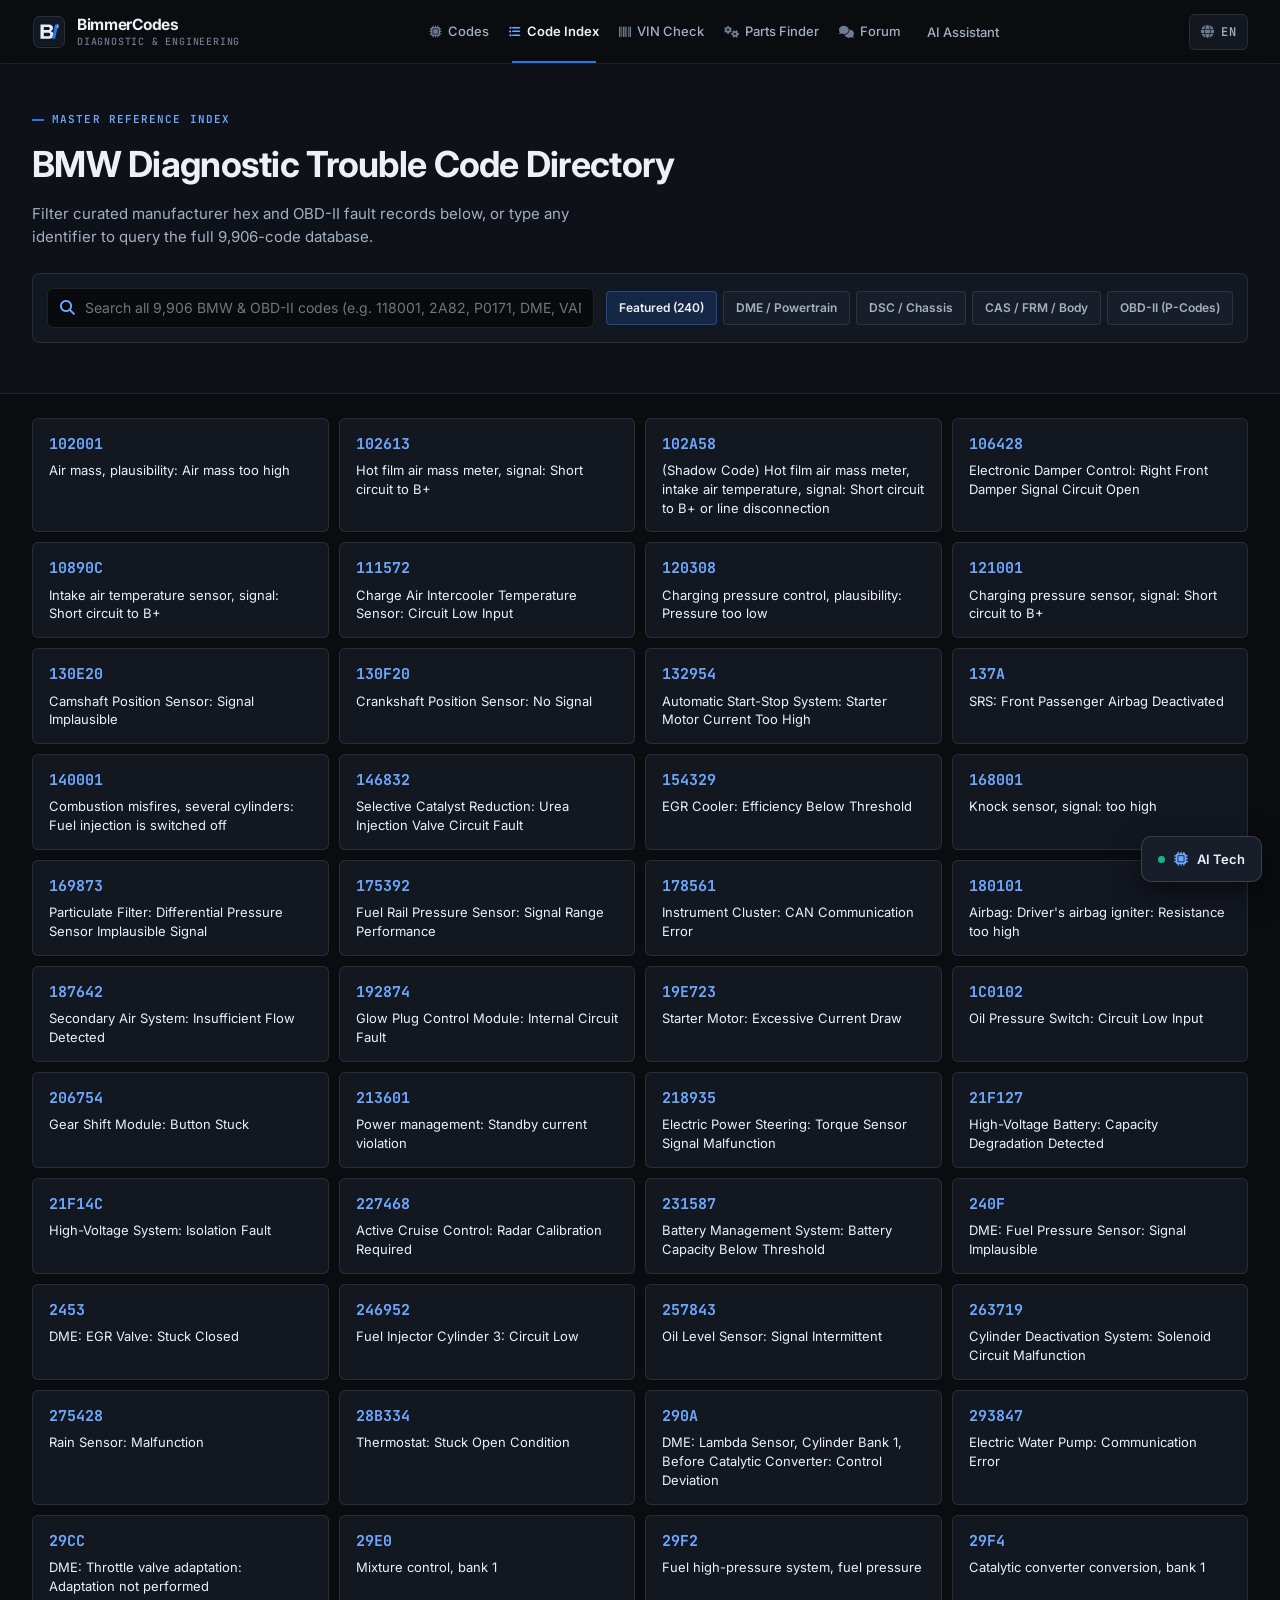
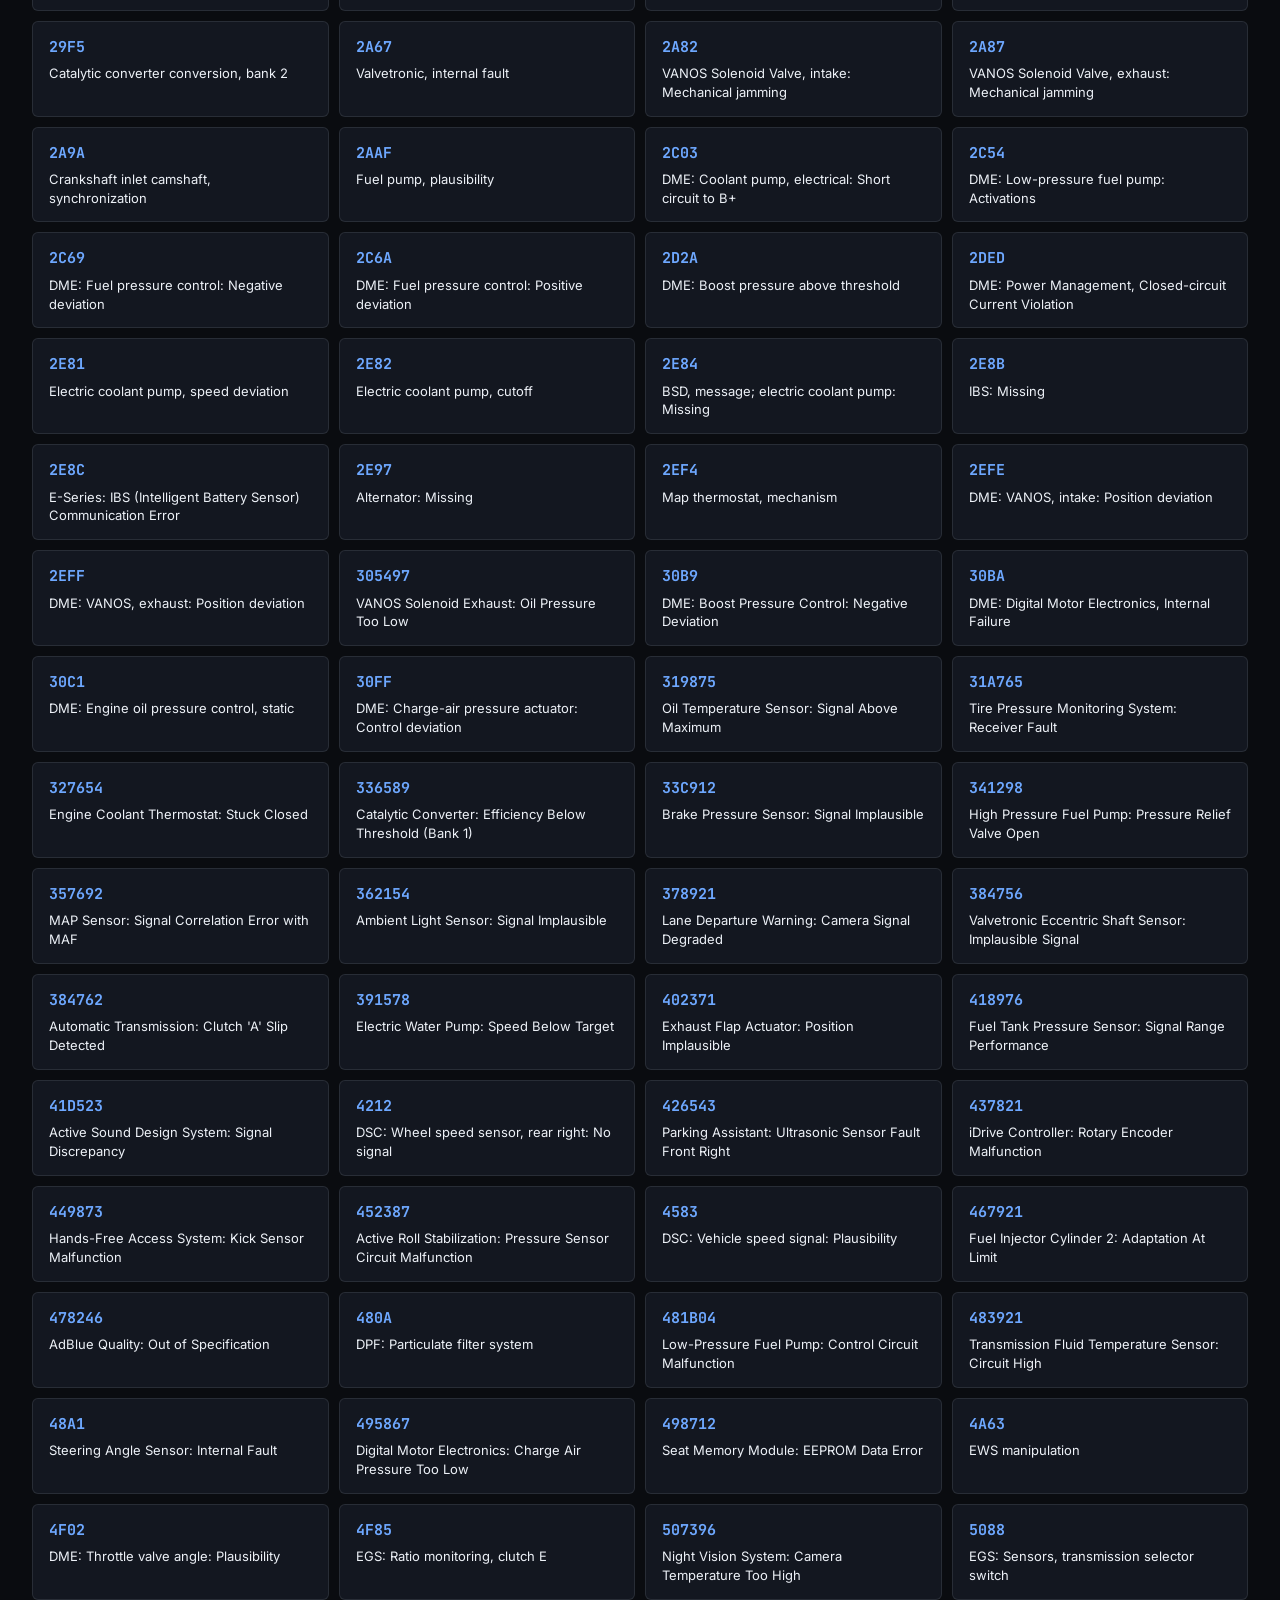
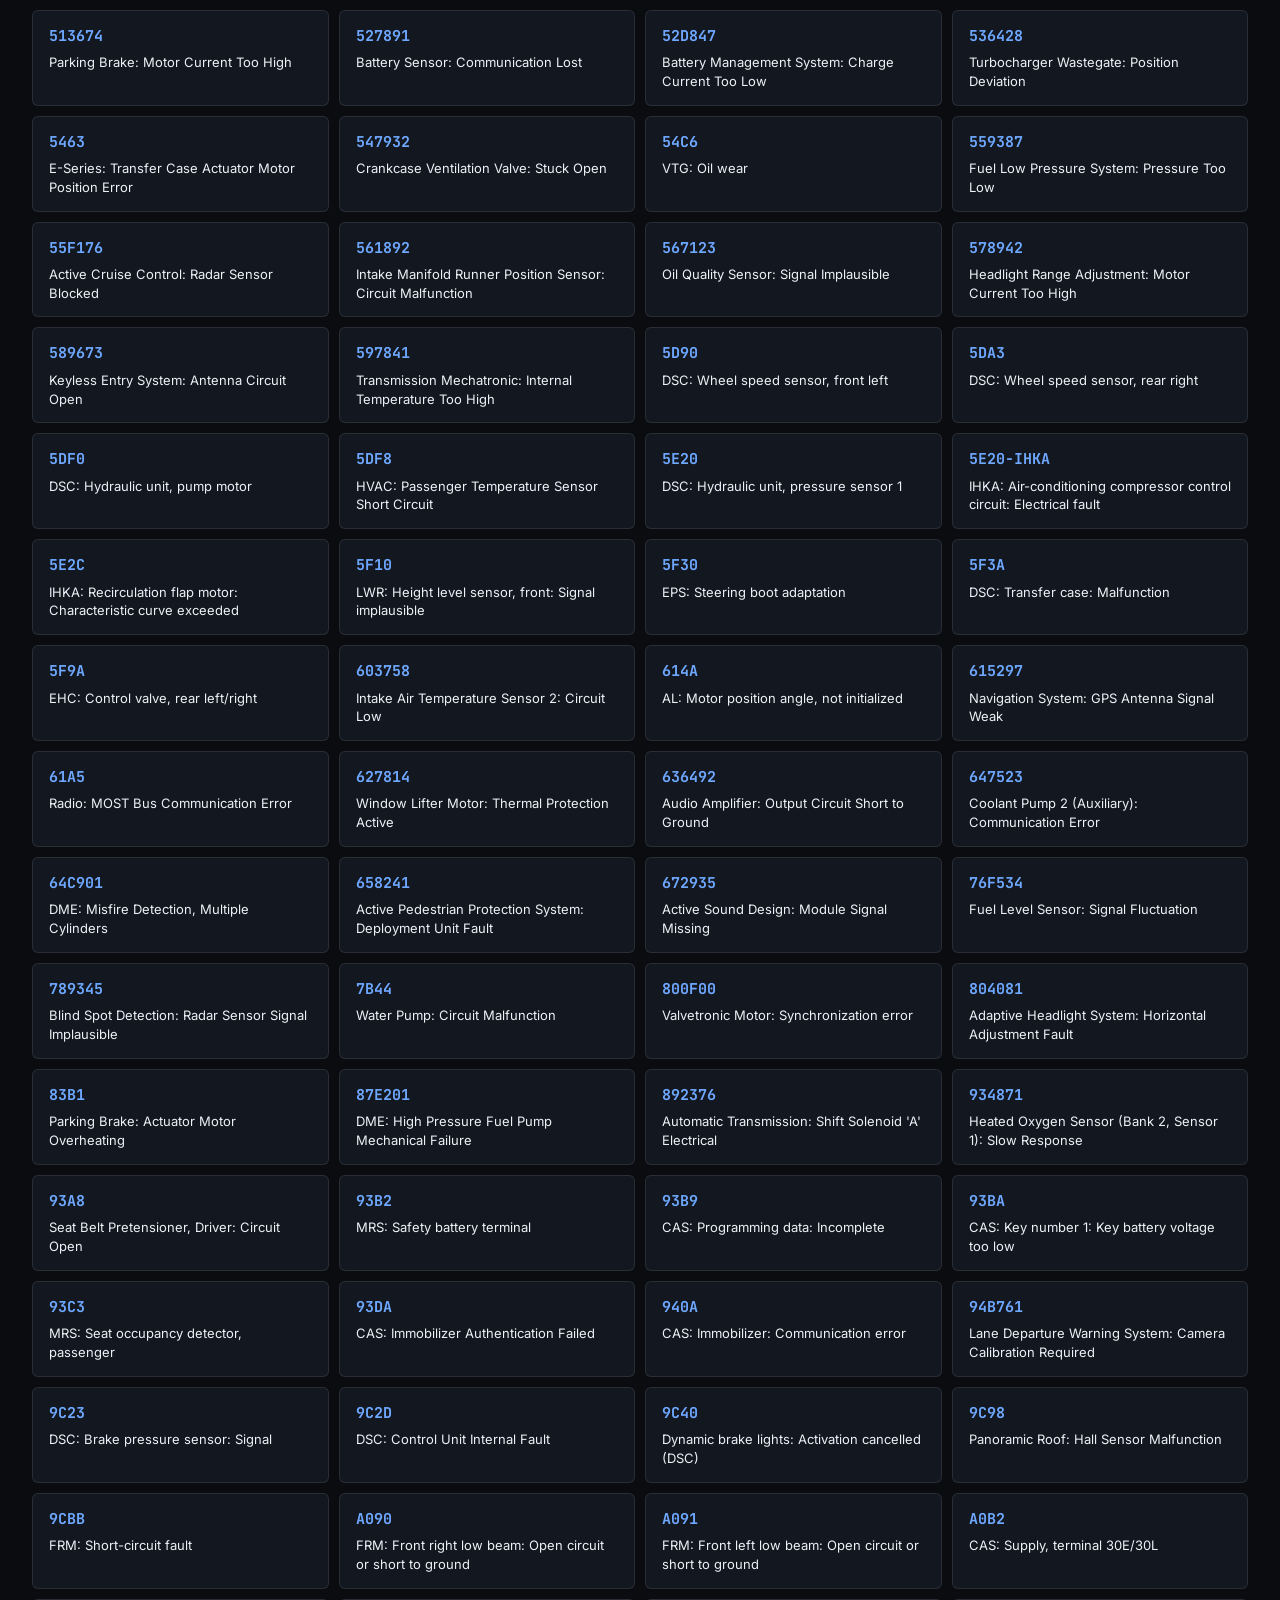
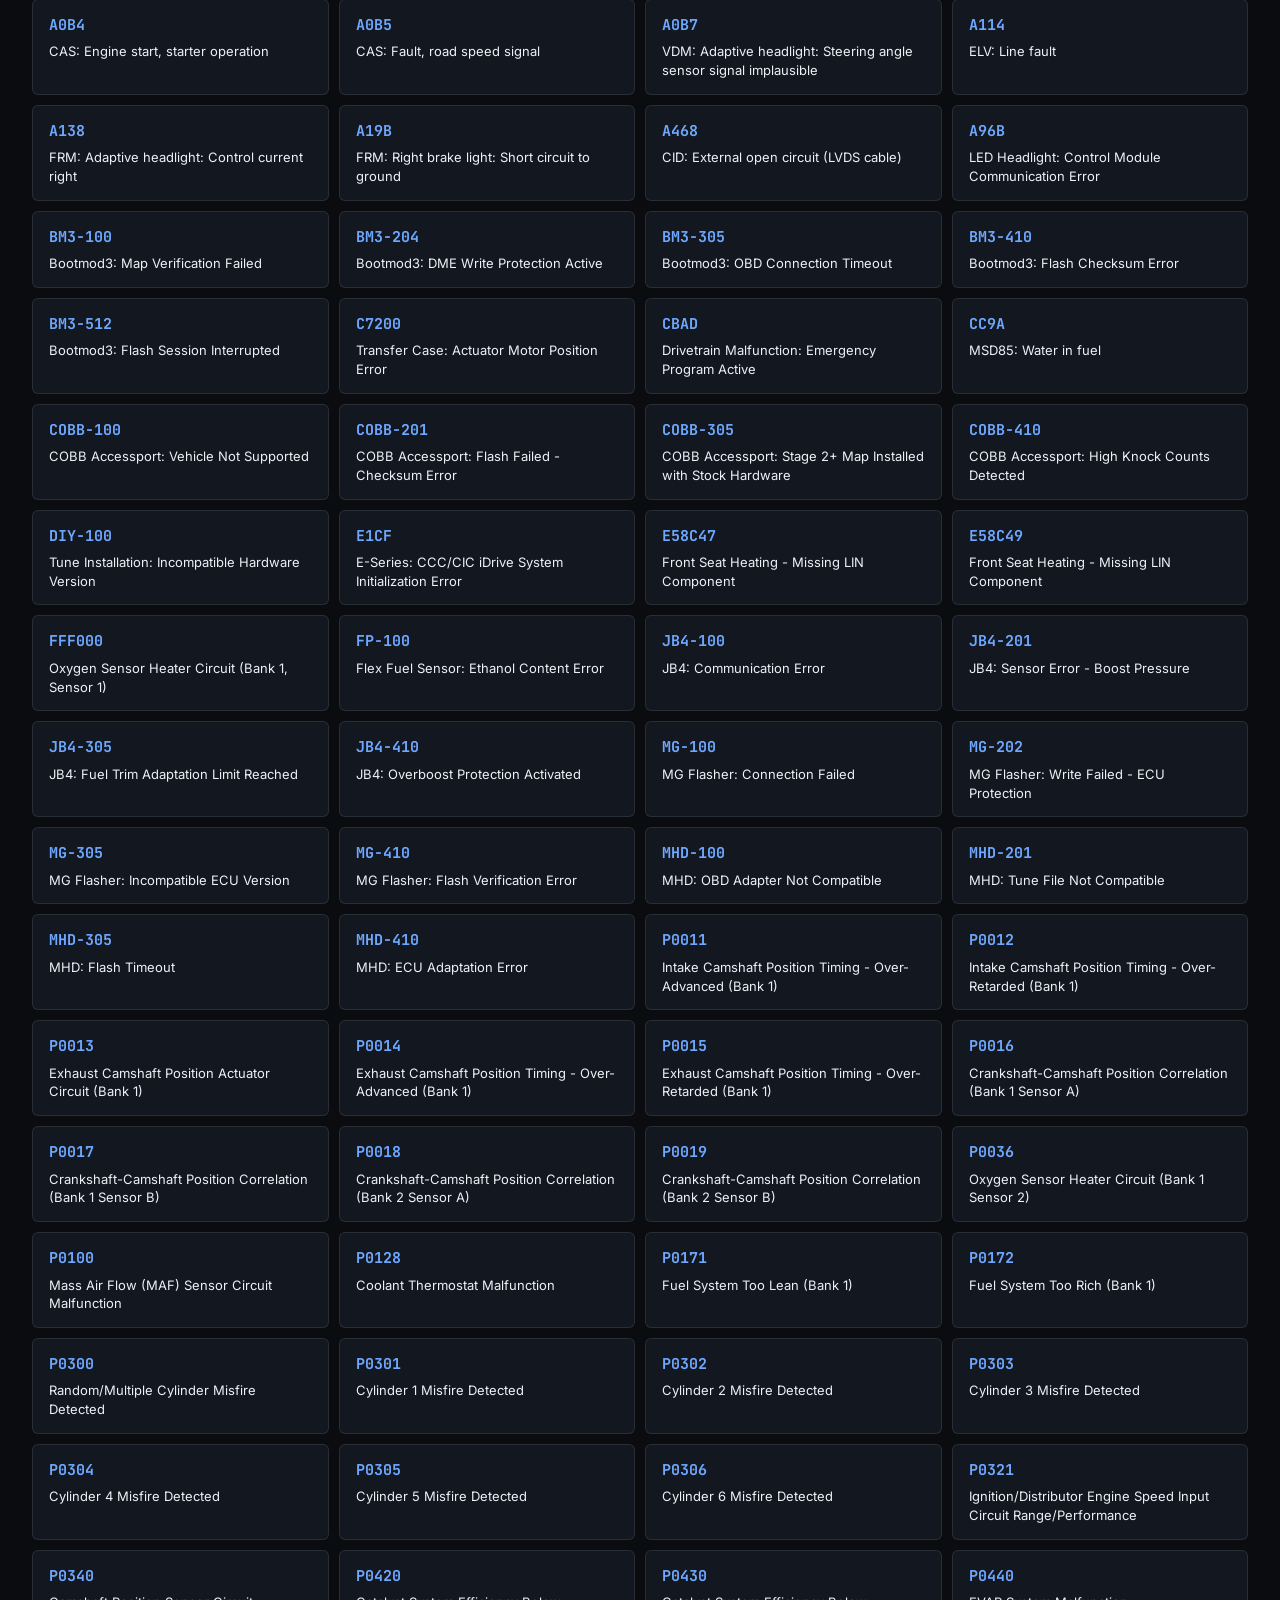
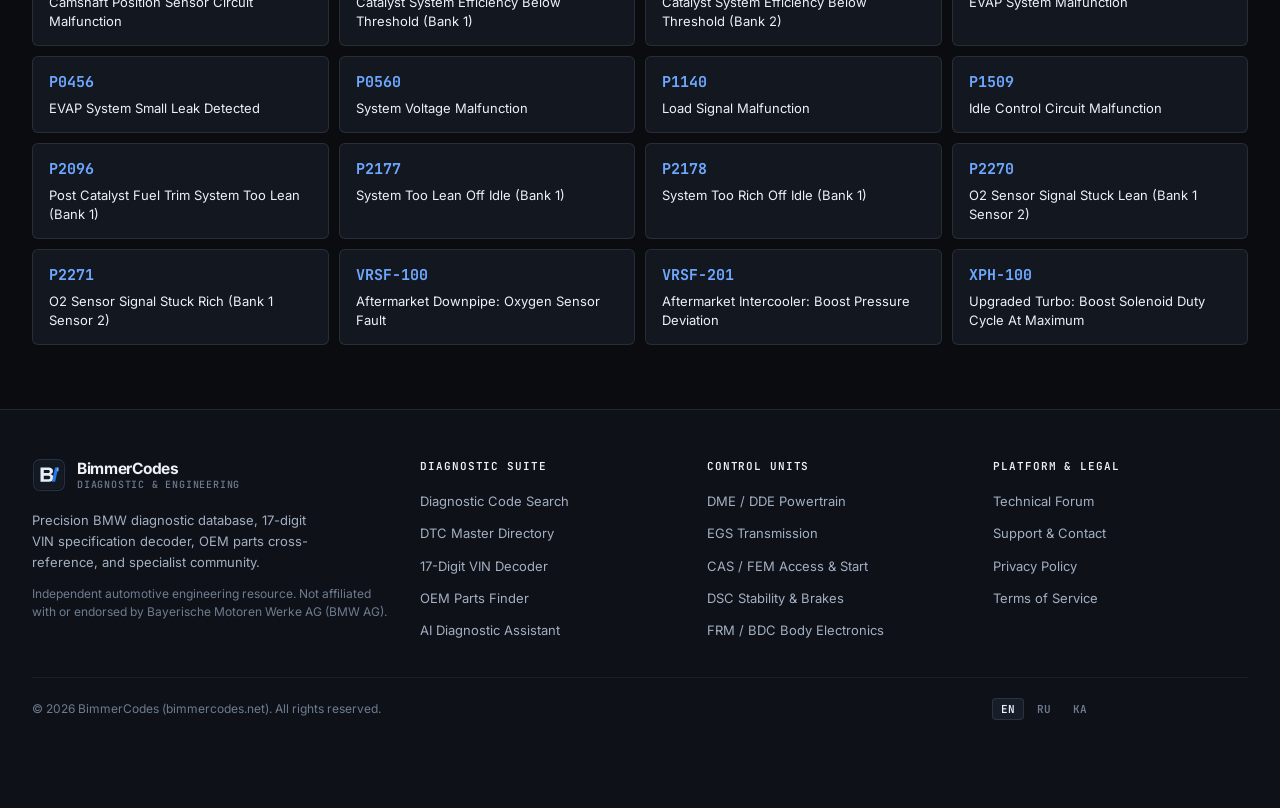
==== commit e24f2c16: "init" ====
--- a/all.html
+++ b/all.html
@@ -12,8 +12,8 @@
   <link rel="preconnect" href="https://fonts.googleapis.com">
   <link rel="preconnect" href="https://fonts.gstatic.com" crossorigin>
   <link rel="stylesheet" href="https://fonts.googleapis.com/css2?family=Inter:wght@400;500;600;700&family=JetBrains+Mono:wght@500;600;700&family=Noto+Sans+Georgian:wght@400;500;600;700&display=swap">
-  <link rel="stylesheet" href="/css/tokens.css?v=4.0" />
-  <link rel="stylesheet" href="/css/style.css?v=4.0" />
+  <link rel="stylesheet" href="/css/tokens.css?v=4.3" />
+  <link rel="stylesheet" href="/css/style.css?v=4.3" />
   <link rel="stylesheet" href="https://cdnjs.cloudflare.com/ajax/libs/font-awesome/6.4.0/css/all.min.css">
   <meta name="google-adsense-account" content="ca-pub-6807738591111613">
   <script async src="https://pagead2.googlesyndication.com/pagead/js/adsbygoogle.js?client=ca-pub-6807738591111613" crossorigin="anonymous"></script>
@@ -1108,9 +1108,9 @@
   <footer></footer>
 
   <script src="/js/translations.js?v=6" data-cfasync="false"></script>
-  <script src="/js/i18n-init.js?v=4.0" data-cfasync="false"></script>
-  <script src="/js/footer.js?v=4.0" data-cfasync="false"></script>
-  <script src="/js/live.js?v=4.0" data-cfasync="false"></script>
+  <script src="/js/i18n-init.js?v=4.3" data-cfasync="false"></script>
+  <script src="/js/footer.js?v=4.3" data-cfasync="false"></script>
+  <script src="/js/live.js?v=4.3" data-cfasync="false"></script>
   <script data-cfasync="false">
     (function () {
       "use strict";
--- a/css/style.css
+++ b/css/style.css
@@ -339,16 +339,17 @@
   align-items: center;
   gap: 2px;
   height: 100%;
+  min-width: 0;
 }
 
 .bc-nav__link {
   position: relative;
   display: inline-flex;
   align-items: center;
-  gap: 7px;
+  gap: 6px;
   height: 100%;
-  padding: 0 13px;
-  font-size: var(--font-size-sm);
+  padding: 0 9px;
+  font-size: 13px;
   font-weight: var(--font-weight-medium);
   color: var(--text-secondary);
   background: transparent;
@@ -357,6 +358,15 @@
   white-space: nowrap;
   transition: color var(--transition-fast);
   text-decoration: none;
+}
+
+input[type="search"]::-webkit-search-cancel-button,
+input[type="search"]::-webkit-search-decoration,
+input[type="search"]::-webkit-search-results-button,
+input[type="search"]::-webkit-search-results-decoration {
+  -webkit-appearance: none;
+  appearance: none;
+  display: none;
 }
 
 .bc-nav__link i {
@@ -2183,7 +2193,7 @@
 .bc-footer {
   max-width: var(--container-max);
   margin: 0 auto;
-  padding: 48px var(--container-padding) 28px;
+  padding: 48px var(--container-padding) 88px;
 }
 
 .bc-footer__grid {
@@ -2250,8 +2260,15 @@
   justify-content: space-between;
   gap: 12px;
   padding-top: 20px;
+  padding-right: 152px;
   font-size: var(--font-size-xs);
   color: var(--text-tertiary);
+}
+
+@media (max-width: 640px) {
+  .bc-footer__bottom {
+    padding-right: 0;
+  }
 }
 
 .bc-footer__langs {
@@ -3008,7 +3025,7 @@
 /* --------------------------------------------------------------------------
    13. Dedicated Responsive Breakpoints
    -------------------------------------------------------------------------- */
-@media (max-width: 1080px) {
+@media (max-width: 1200px) {
   .bc-nav {
     display: none;
   }
@@ -3016,6 +3033,9 @@
   .mobile-menu-btn {
     display: inline-flex;
   }
+}
+
+@media (max-width: 1080px) {
   .bc-ecu-matrix {
     grid-template-columns: repeat(2, 1fr);
   }
@@ -3062,6 +3082,18 @@
   }
   .bc-metrics-strip {
     grid-template-columns: repeat(2, 1fr);
+  }
+  .bc-metric-cell__val {
+    white-space: nowrap;
+    font-size: clamp(0.95rem, 3.8vw, 1.25rem);
+  }
+  .auth-btn--logged {
+    max-width: 112px;
+  }
+  .auth-btn--logged span {
+    overflow: hidden;
+    text-overflow: ellipsis;
+    white-space: nowrap;
   }
   .bc-metric-cell:nth-child(2) {
     border-right: none;
@@ -3098,6 +3130,26 @@
 }
 
 @media (max-width: 520px) {
+  .bc-metric-cell__val {
+    white-space: nowrap;
+    font-size: clamp(0.92rem, 3.8vw, 1.2rem);
+  }
+  .auth-btn--logged {
+    padding: 0 9px;
+    min-width: 36px;
+    max-width: none;
+  }
+  .auth-btn--logged span {
+    display: none;
+  }
+  .bc-header__inner {
+    gap: 8px;
+    padding: 0 12px;
+  }
+  .bc-header-tools,
+  header .controls {
+    gap: 6px;
+  }
   .bc-brand__sub,
   .index-header-title span {
     display: none;
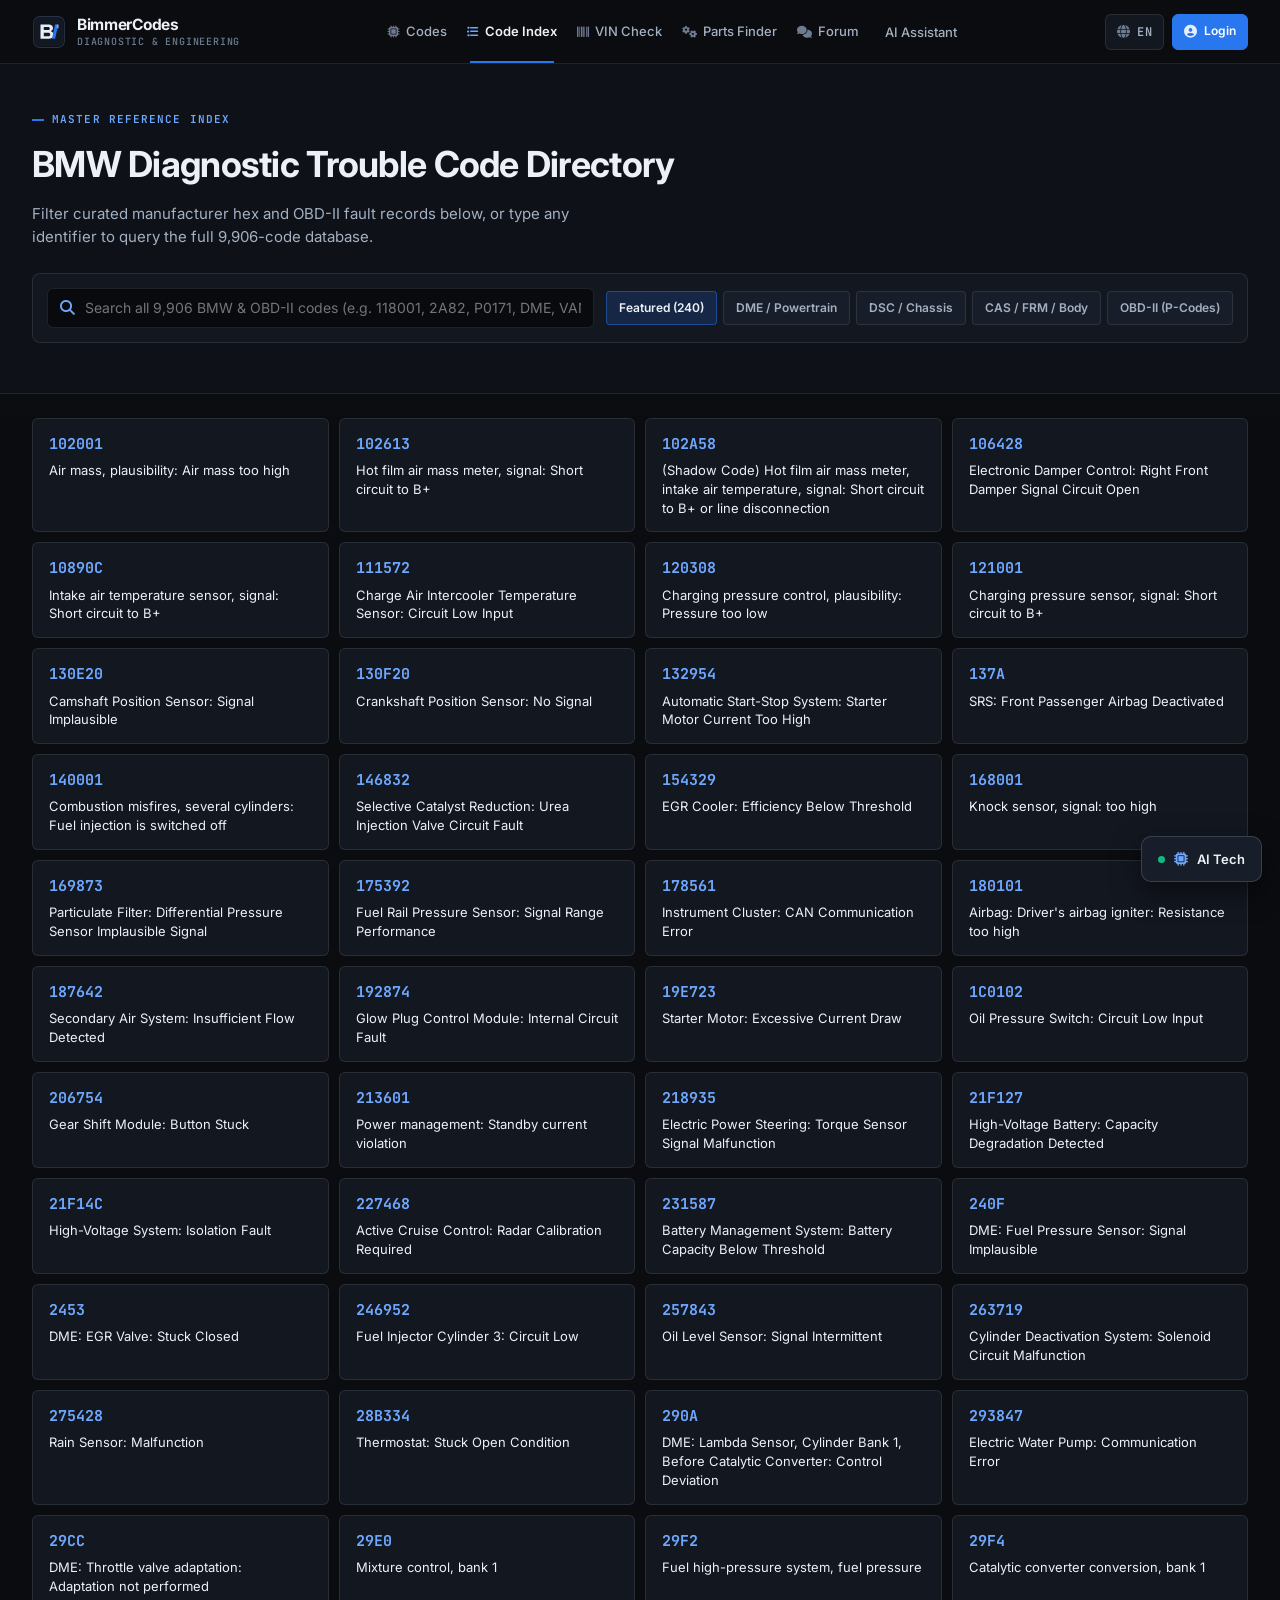
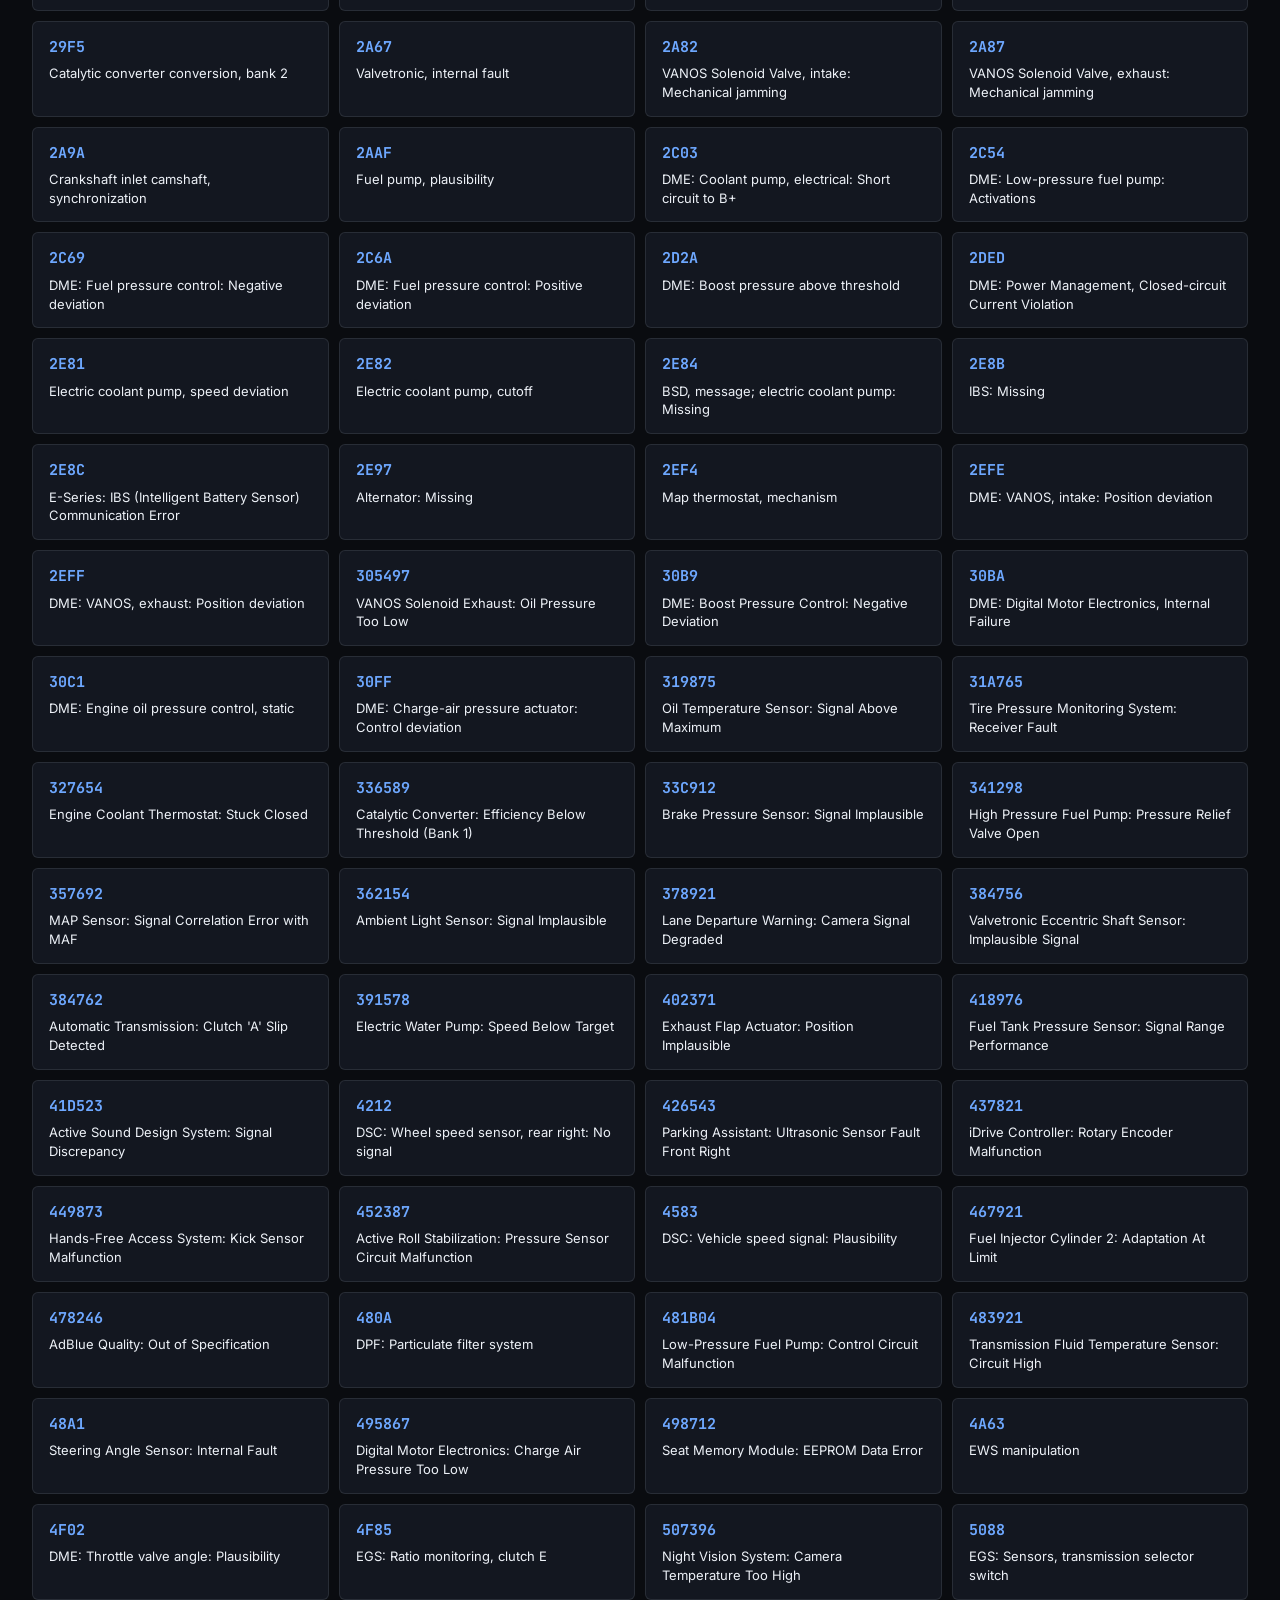
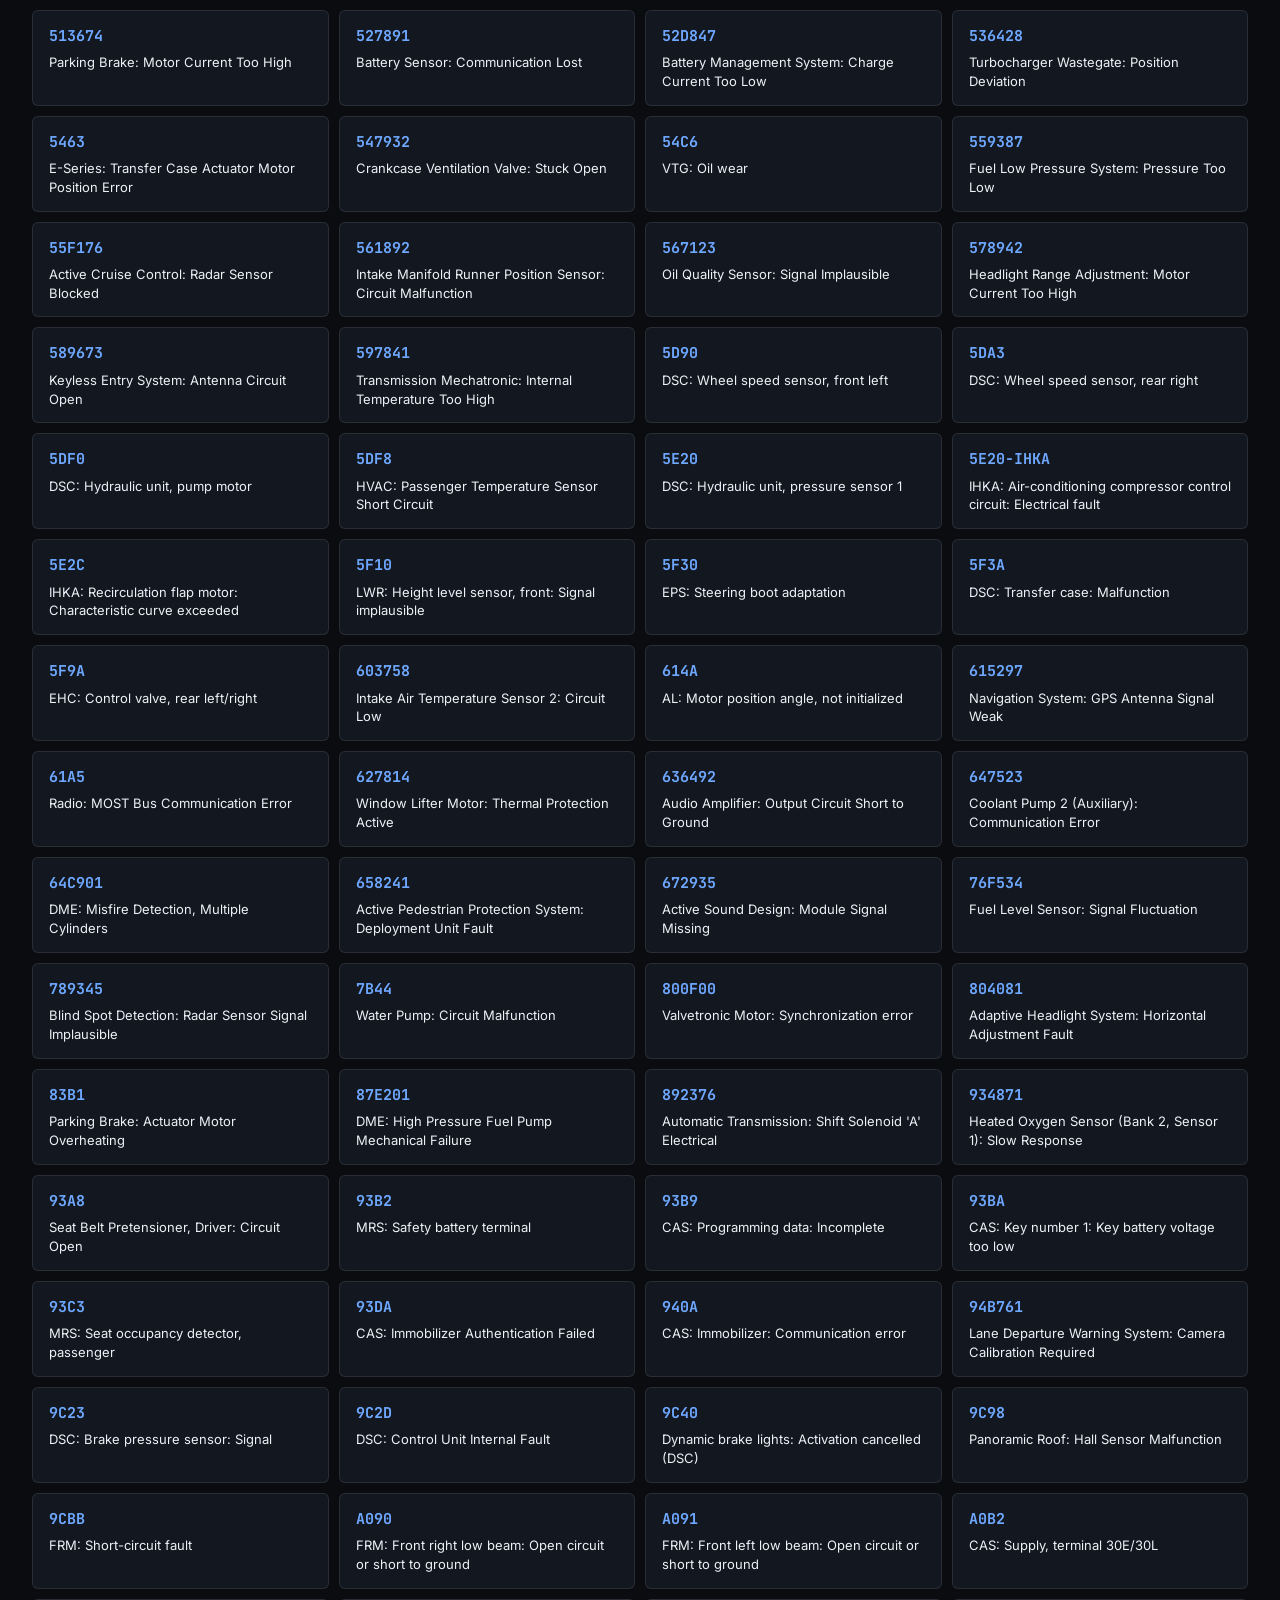
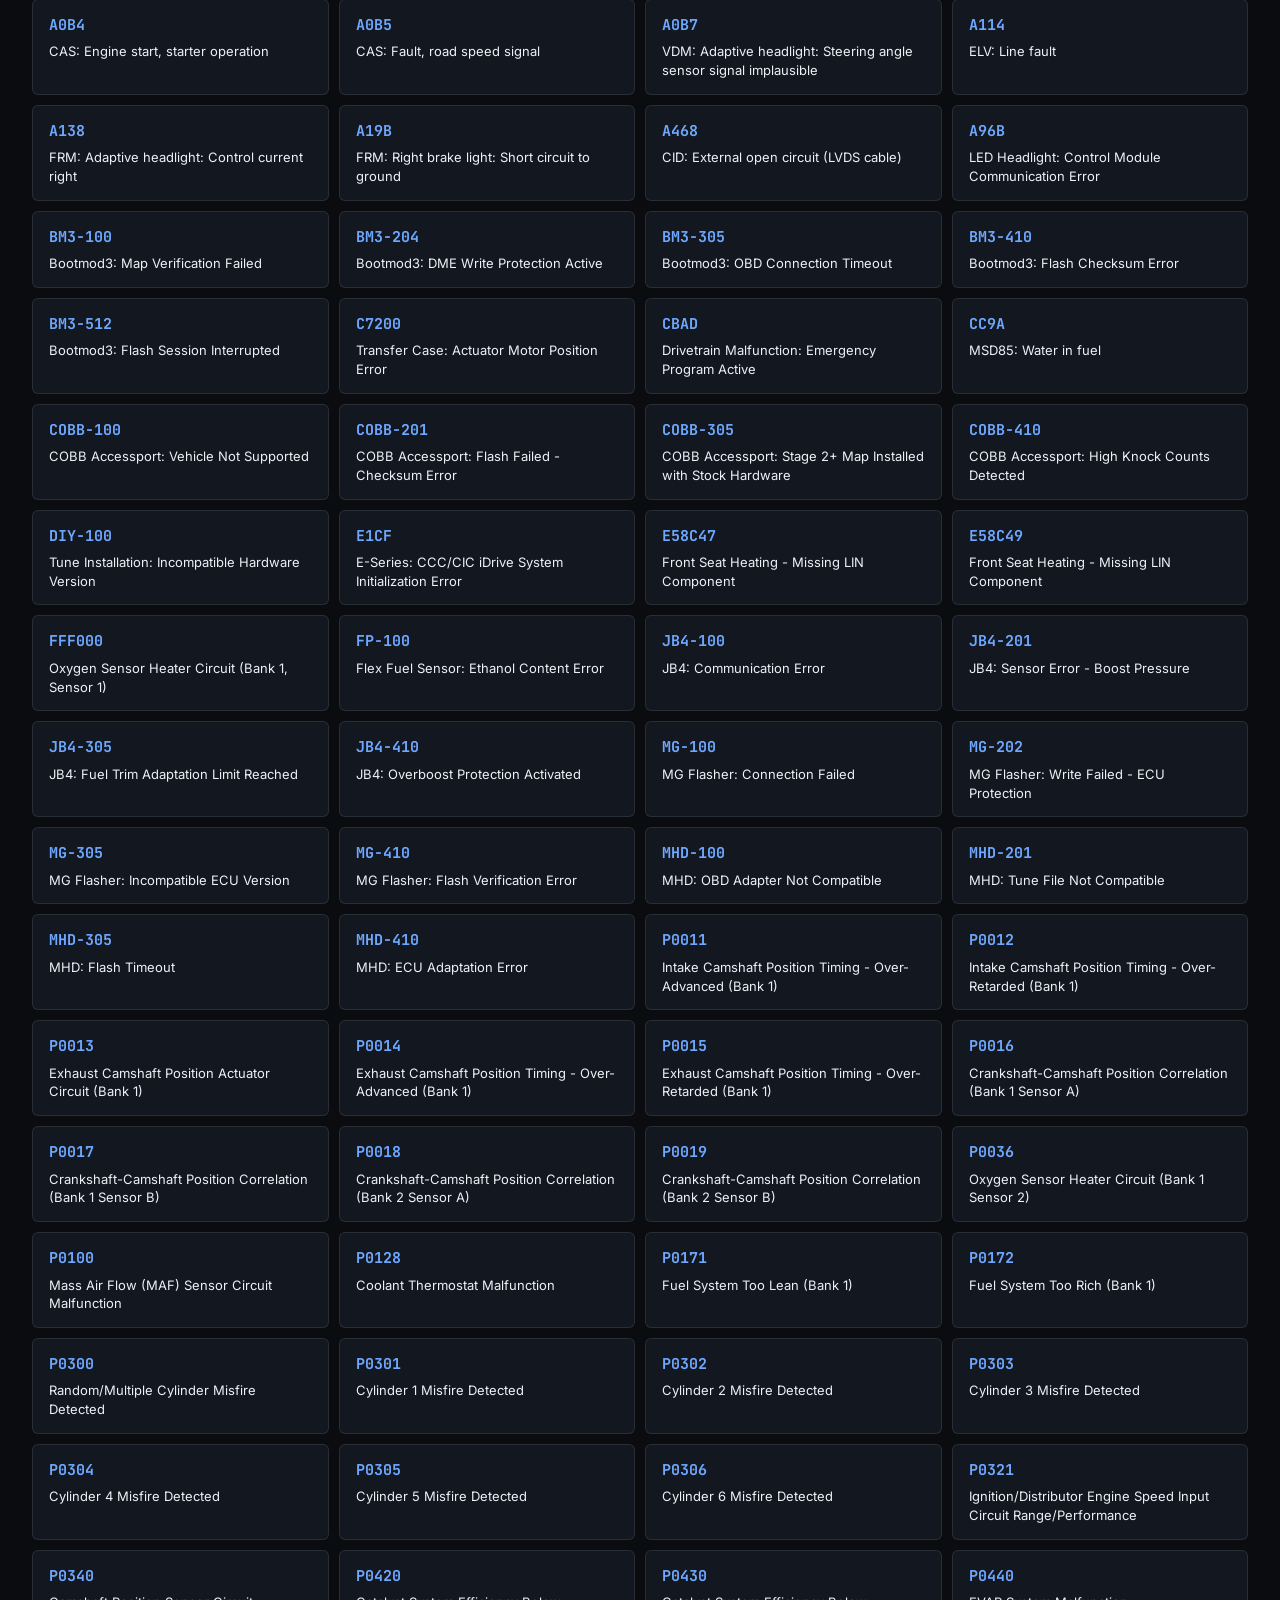
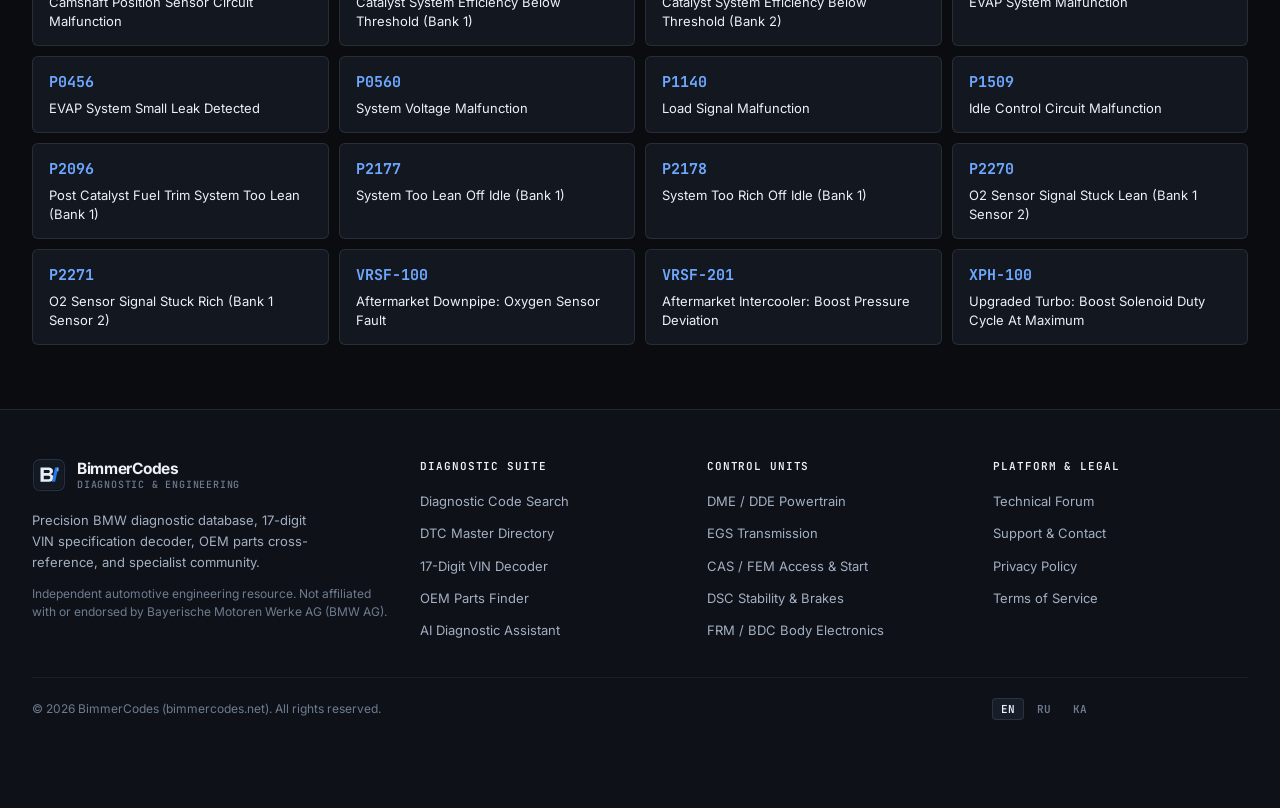
==== commit 671d5c77: "init" ====
--- a/all.html
+++ b/all.html
@@ -12,8 +12,8 @@
   <link rel="preconnect" href="https://fonts.googleapis.com">
   <link rel="preconnect" href="https://fonts.gstatic.com" crossorigin>
   <link rel="stylesheet" href="https://fonts.googleapis.com/css2?family=Inter:wght@400;500;600;700&family=JetBrains+Mono:wght@500;600;700&family=Noto+Sans+Georgian:wght@400;500;600;700&display=swap">
-  <link rel="stylesheet" href="/css/tokens.css?v=4.3" />
-  <link rel="stylesheet" href="/css/style.css?v=4.3" />
+  <link rel="stylesheet" href="/css/tokens.css?v=4.5" />
+  <link rel="stylesheet" href="/css/style.css?v=4.5" />
   <link rel="stylesheet" href="https://cdnjs.cloudflare.com/ajax/libs/font-awesome/6.4.0/css/all.min.css">
   <meta name="google-adsense-account" content="ca-pub-6807738591111613">
   <script async src="https://pagead2.googlesyndication.com/pagead/js/adsbygoogle.js?client=ca-pub-6807738591111613" crossorigin="anonymous"></script>
@@ -1105,12 +1105,18 @@
   </div>
   </main>
 
+  <div id="dir-code-modal" class="auth-modal" role="dialog" aria-modal="true" aria-label="Diagnostic Code Datasheet">
+    <div class="auth-content" style="max-width: 820px; padding: 0; overflow-x: hidden;">
+      <div id="dir-code-modal-body"></div>
+    </div>
+  </div>
+
   <footer></footer>
 
   <script src="/js/translations.js?v=6" data-cfasync="false"></script>
-  <script src="/js/i18n-init.js?v=4.3" data-cfasync="false"></script>
-  <script src="/js/footer.js?v=4.3" data-cfasync="false"></script>
-  <script src="/js/live.js?v=4.3" data-cfasync="false"></script>
+  <script src="/js/i18n-init.js?v=4.5" data-cfasync="false"></script>
+  <script src="/js/footer.js?v=4.5" data-cfasync="false"></script>
+  <script src="/js/live.js?v=4.5" data-cfasync="false"></script>
   <script data-cfasync="false">
     (function () {
       "use strict";
@@ -1211,13 +1217,152 @@
         liveGrid.innerHTML = matches
           .map((c) => {
             const title = c.title?.[lang] || c.title?.en || c.code;
-            return `<a href="/code/${encodeURIComponent(c.code)}?lang=${encodeURIComponent(lang)}" class="card">
+            return `<a href="/code/${encodeURIComponent(c.code)}?lang=${encodeURIComponent(lang)}" class="card" data-dir-code="${esc(c.code)}">
               <span class="code-id">${esc(c.code)}</span>
               <span class="code-title">${esc(title)}</span>
             </a>`;
           })
           .join("");
       });
+
+      const dirModal = document.getElementById("dir-code-modal");
+      const dirModalBody = document.getElementById("dir-code-modal-body");
+
+      function closeDirModal() {
+        dirModal?.classList.remove("active");
+      }
+
+      dirModal?.addEventListener("click", (ev) => {
+        if (ev.target === dirModal) closeDirModal();
+      });
+      document.addEventListener("keydown", (ev) => {
+        if (ev.key === "Escape" && dirModal?.classList.contains("active")) closeDirModal();
+      });
+
+      async function openDirCodeDatasheet(codeId) {
+        const codes = await loadFullDataset();
+        const needle = String(codeId || "").trim().toUpperCase();
+        const found = codes.find(
+          (c) => String(c.code).toUpperCase() === needle || (c.pCodes || []).some((p) => String(p).toUpperCase() === needle)
+        );
+        if (!found) {
+          window.location.href = `/index.html?code=${encodeURIComponent(needle)}`;
+          return;
+        }
+        const lang = getLang();
+        const title = found.title?.[lang] || found.title?.en || found.code;
+        const desc = found.description?.[lang] || found.description?.en || "";
+        const sols = found.solutions?.[lang] || found.solutions?.en || [];
+        const engines = found.engineCodes || [];
+        const models = found.applicableModels || [];
+        const pCodes = found.pCodes || [];
+        const sev = String(found.severity || "Medium").toLowerCase();
+        const sevCls = sev === "critical" ? "critical" : sev === "high" ? "high" : sev === "low" ? "low" : "medium";
+        const aiPrompt = `Diagnose BMW fault code ${found.code} (${title}). System: ${found.category || "BMW ECU"}. Provide step-by-step checks.`;
+
+        let favs = [];
+        try { favs = JSON.parse(localStorage.getItem("bmwFavorites") || "[]"); } catch (_) {}
+        const isSaved = favs.includes(found.code);
+
+        dirModalBody.innerHTML = `
+          <article class="bc-datasheet" style="border:none;">
+            <div class="bc-datasheet__topbar">
+              <button type="button" class="bc-datasheet__back" id="dir-modal-close-btn">
+                <i class="fas fa-times" aria-hidden="true"></i>
+                <span>Close</span>
+              </button>
+              <div class="bc-datasheet__actions">
+                <button type="button" class="btn btn-secondary btn-sm" id="dir-copy-btn">
+                  <i class="far fa-copy" aria-hidden="true"></i>
+                  <span>Copy</span>
+                </button>
+                <button type="button" class="btn btn-secondary btn-sm ${isSaved ? "active" : ""}" id="dir-save-btn">
+                  <i class="${isSaved ? "fas" : "far"} fa-bookmark" aria-hidden="true"></i>
+                  <span>${isSaved ? "Saved" : "Save Code"}</span>
+                </button>
+                <a href="/parts.html?code=${encodeURIComponent(found.code)}" class="btn btn-secondary btn-sm">
+                  <i class="fas fa-cogs" aria-hidden="true"></i>
+                  <span>OEM Parts</span>
+                </a>
+                <button type="button" class="btn btn-primary btn-sm" id="dir-ai-btn" data-open-ai-chat data-ai-prompt="${esc(aiPrompt)}">
+                  <i class="fas fa-robot" aria-hidden="true"></i>
+                  <span>Diagnose with AI</span>
+                </button>
+              </div>
+            </div>
+            <div class="bc-datasheet__hero">
+              <div class="bc-datasheet__id-row">
+                <h2 class="bc-datasheet__code">${esc(found.code)}</h2>
+                <span class="severity-badge severity-${sevCls}">${esc(found.severity || "Medium")}</span>
+                ${found.category ? `<span class="bc-badge"><i class="fas fa-microchip"></i> ${esc(found.category)}</span>` : ""}
+                ${pCodes.length ? `<span class="bc-badge bc-badge--mono">OBD-II: ${esc(pCodes.join(", "))}</span>` : ""}
+              </div>
+              <h3 class="bc-datasheet__title">${esc(title)}</h3>
+              ${desc ? `<p class="bc-datasheet__summary">${esc(desc)}</p>` : ""}
+            </div>
+            <div class="bc-datasheet__grid">
+              <div class="bc-datasheet__primary">
+                ${sols.length ? `
+                  <div>
+                    <h4 class="bc-datasheet__block-title"><i class="fas fa-screwdriver-wrench"></i> Diagnostic &amp; Repair Procedure</h4>
+                    <ol class="bc-steps-list">${sols.map((s) => `<li>${esc(s)}</li>`).join("")}</ol>
+                  </div>
+                ` : ""}
+                <div style="display:flex;gap:8px;flex-wrap:wrap;">
+                  <a href="/forum.html?q=${encodeURIComponent(found.code)}" class="btn btn-secondary btn-sm">
+                    <i class="fas fa-comments"></i> Forum Discussions
+                  </a>
+                </div>
+              </div>
+              <aside class="bc-datasheet__aside">
+                ${engines.length ? `
+                  <div>
+                    <h4 class="bc-datasheet__block-title"><i class="fas fa-gauge-high"></i> Engine Codes</h4>
+                    <div class="bc-tag-cloud">${engines.map((e) => `<span class="bc-spec-tag bc-spec-tag--engine">${esc(e)}</span>`).join("")}</div>
+                  </div>
+                ` : ""}
+                ${models.length ? `
+                  <div>
+                    <h4 class="bc-datasheet__block-title"><i class="fas fa-car-side"></i> Applicable Chassis</h4>
+                    <div class="bc-tag-cloud">${models.map((m) => `<span class="bc-spec-tag">${esc(m)}</span>`).join("")}</div>
+                  </div>
+                ` : ""}
+              </aside>
+            </div>
+          </article>
+        `;
+        dirModal.classList.add("active");
+
+        document.getElementById("dir-modal-close-btn")?.addEventListener("click", closeDirModal);
+        document.getElementById("dir-ai-btn")?.addEventListener("click", () => closeDirModal());
+        document.getElementById("dir-copy-btn")?.addEventListener("click", async (ev) => {
+          const btn = ev.currentTarget;
+          try {
+            await navigator.clipboard.writeText(`${found.code} — ${title}`);
+            const sp = btn.querySelector("span");
+            if (sp) sp.textContent = "Copied";
+          } catch (_) {}
+        });
+        document.getElementById("dir-save-btn")?.addEventListener("click", () => {
+          let cur = [];
+          try { cur = JSON.parse(localStorage.getItem("bmwFavorites") || "[]"); } catch (_) {}
+          if (cur.includes(found.code)) cur = cur.filter((x) => x !== found.code);
+          else cur.push(found.code);
+          localStorage.setItem("bmwFavorites", JSON.stringify(cur));
+          if (typeof window.updateSavedCountBadge === "function") window.updateSavedCountBadge();
+          openDirCodeDatasheet(found.code);
+        });
+      }
+
+      document.addEventListener("click", (ev) => {
+        if (ev.metaKey || ev.ctrlKey || ev.shiftKey || ev.altKey || ev.button !== 0) return;
+        const card = ev.target.closest("#static-directory-grid .card, #directory-live-results .card");
+        if (!card) return;
+        const codeId = card.getAttribute("data-dir-code") || card.querySelector(".code-id")?.textContent?.trim();
+        if (!codeId) return;
+        ev.preventDefault();
+        openDirCodeDatasheet(codeId);
+      });
     })();
   </script>
 </body>
--- a/css/style.css
+++ b/css/style.css
@@ -2682,6 +2682,52 @@
   min-height: 20px;
 }
 
+.input-group.input-with-action {
+  position: relative;
+}
+.input-group.input-with-action input {
+  padding-right: 40px;
+}
+.input-group .input-eye {
+  position: absolute;
+  right: 8px;
+  top: 50%;
+  transform: translateY(-50%);
+  width: 30px;
+  height: 30px;
+  border: none;
+  border-radius: var(--radius-xs);
+  background: transparent;
+  color: var(--text-tertiary);
+  display: inline-flex;
+  align-items: center;
+  justify-content: center;
+  cursor: pointer;
+  transition: color var(--transition-fast), background-color var(--transition-fast);
+}
+.input-group .input-eye:hover {
+  color: var(--text-primary);
+  background-color: var(--surface-3);
+}
+
+.pw-strength {
+  display: grid;
+  grid-template-columns: repeat(4, 1fr);
+  gap: 5px;
+  height: 4px;
+}
+.pw-strength span {
+  display: block;
+  height: 100%;
+  border-radius: 2px;
+  background-color: var(--surface-3);
+  transition: background-color var(--transition-fast);
+}
+.pw-strength[data-strength="1"] span:nth-child(-n+1) { background-color: var(--status-danger); }
+.pw-strength[data-strength="2"] span:nth-child(-n+2) { background-color: var(--status-warning); }
+.pw-strength[data-strength="3"] span:nth-child(-n+3) { background-color: var(--accent-light); }
+.pw-strength[data-strength="4"] span:nth-child(-n+4) { background-color: var(--status-success); }
+
 /* Code Detail Modal (used on Forum / Topic / Profile) */
 #code-detail-modal .code-modal-dialog {
   width: min(920px, 100%);
